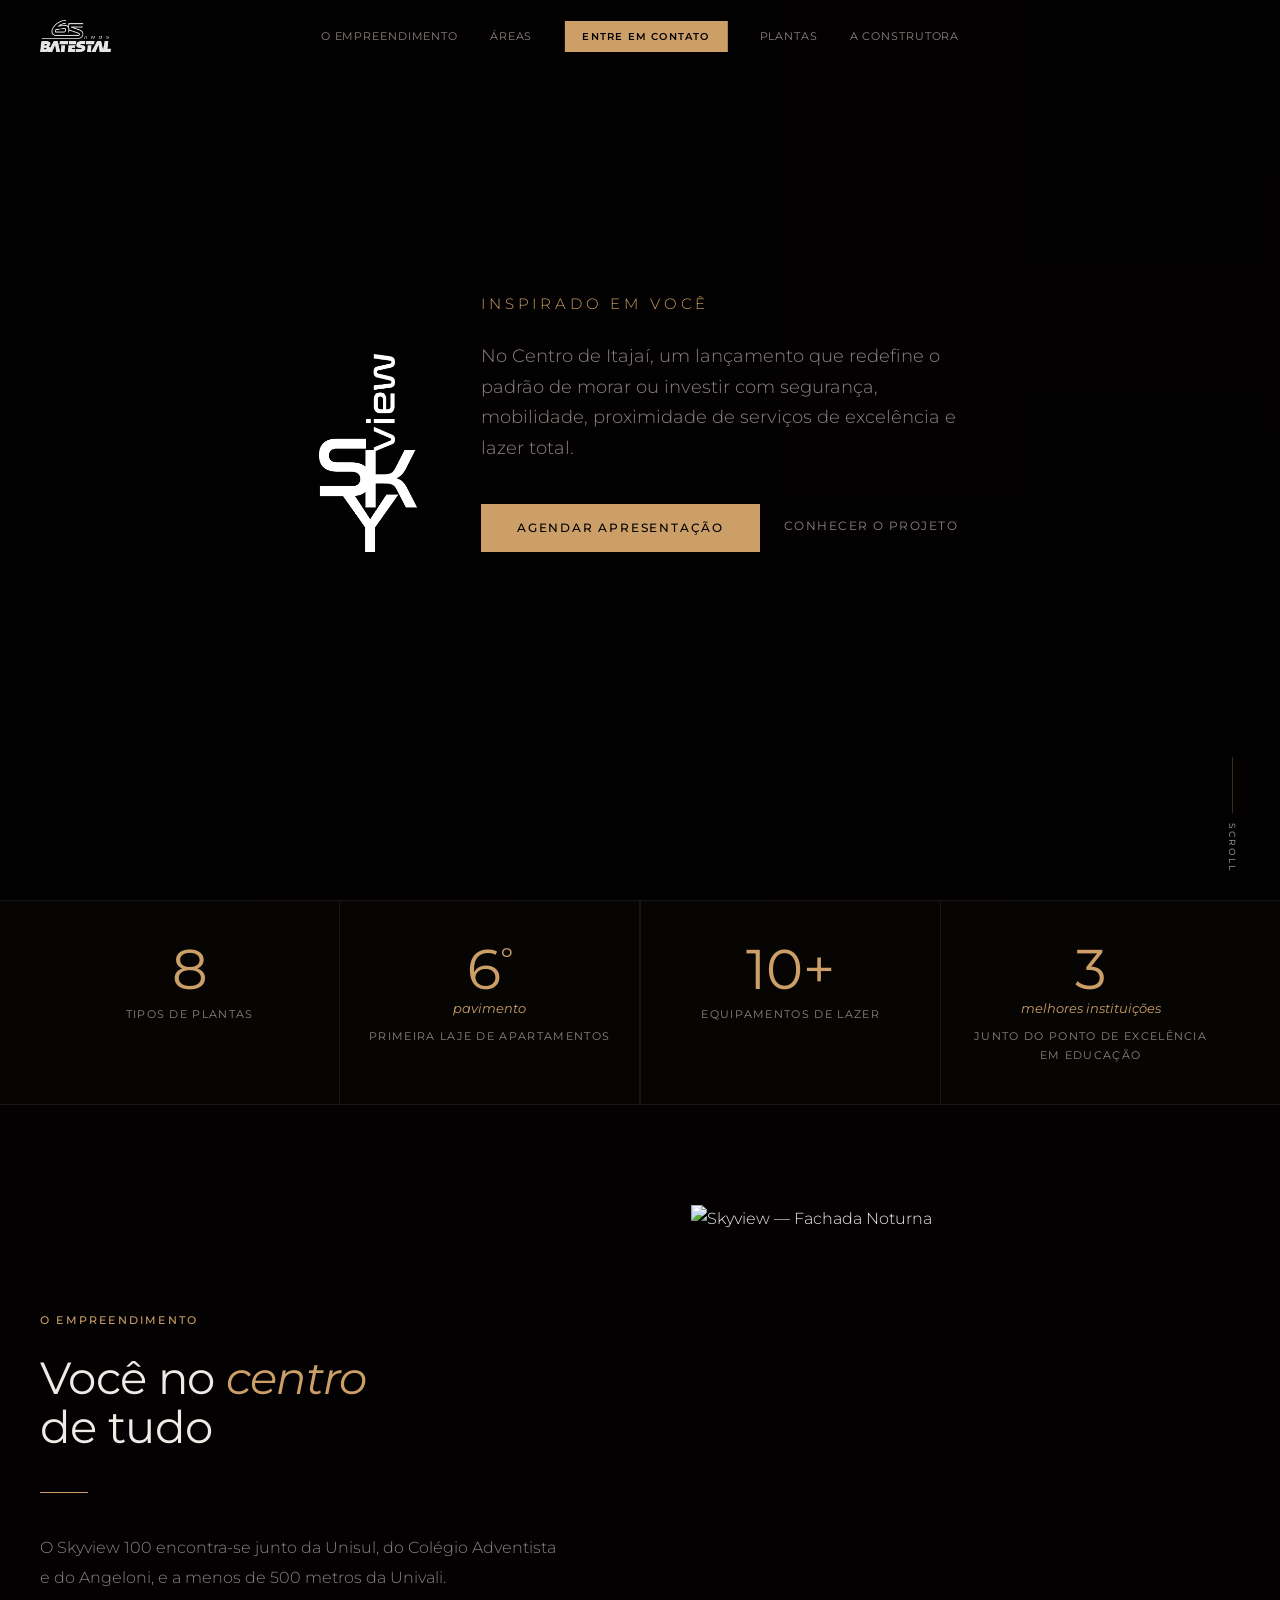
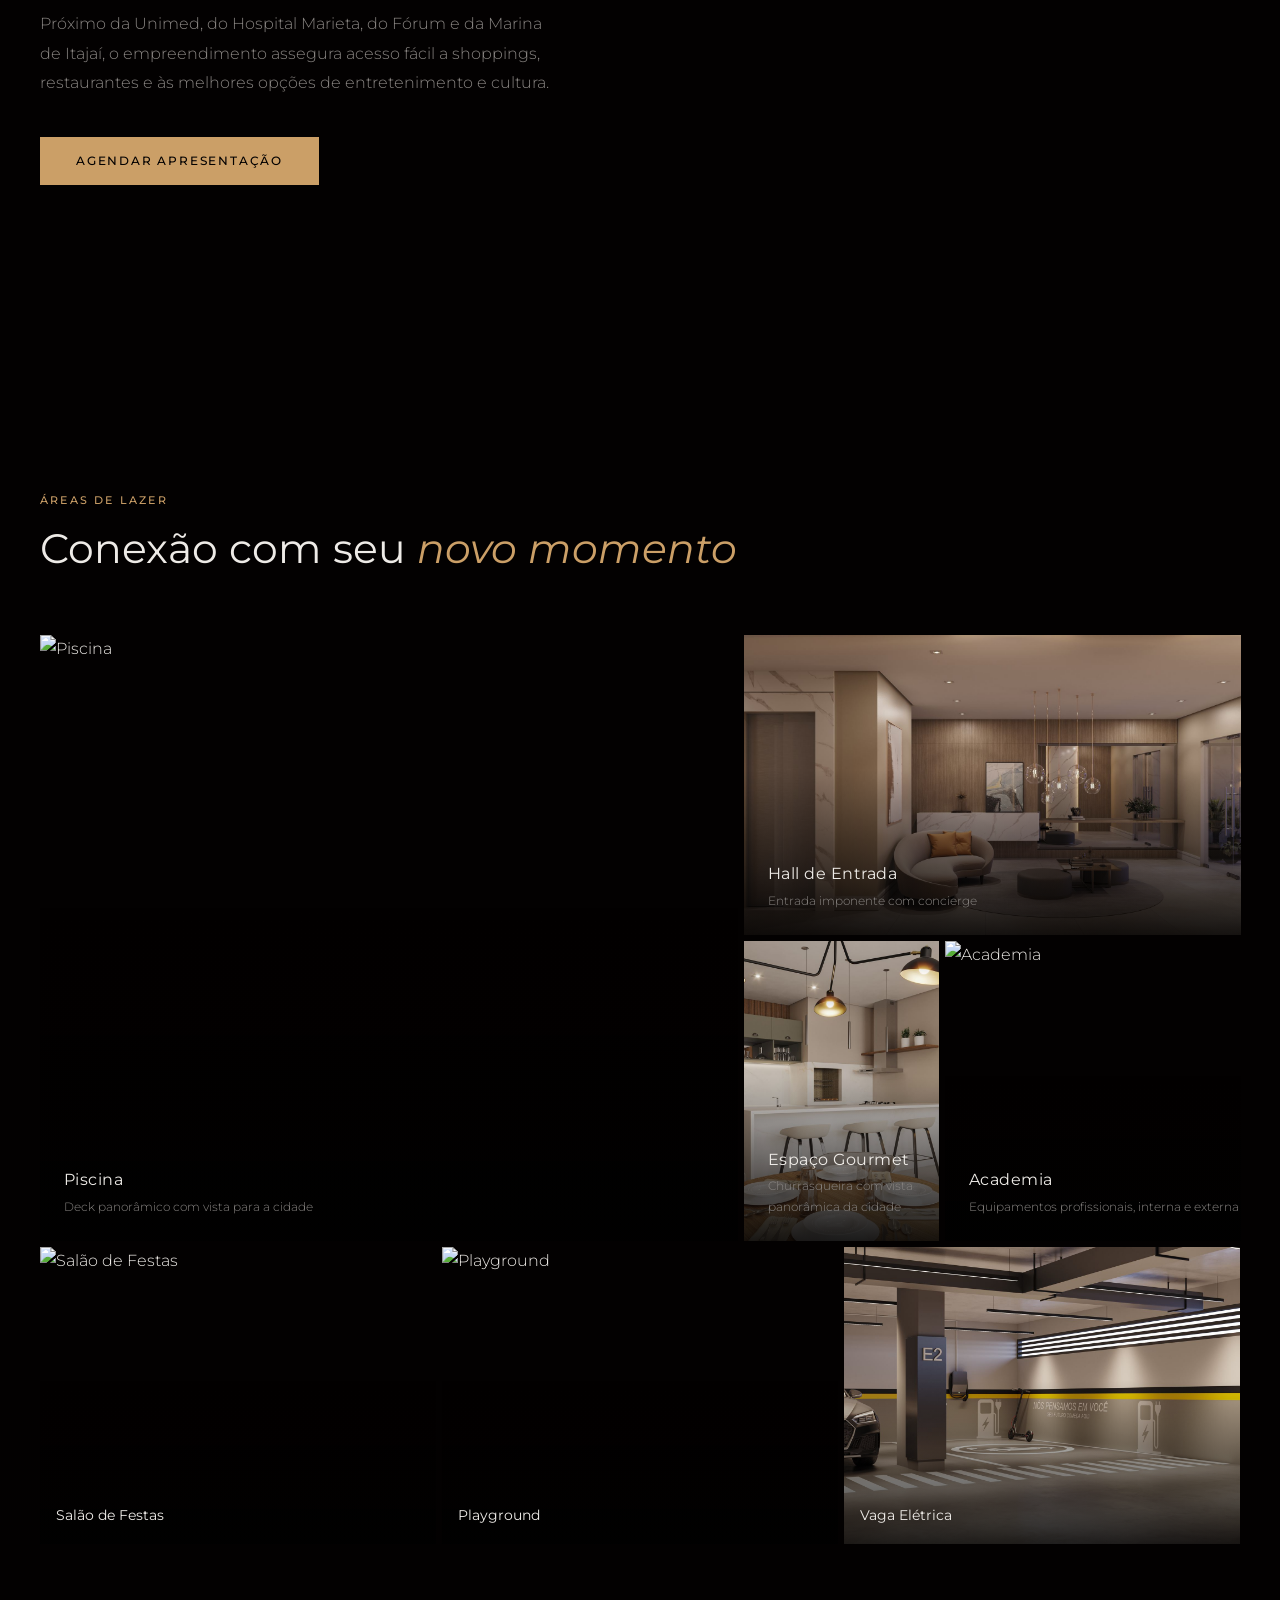
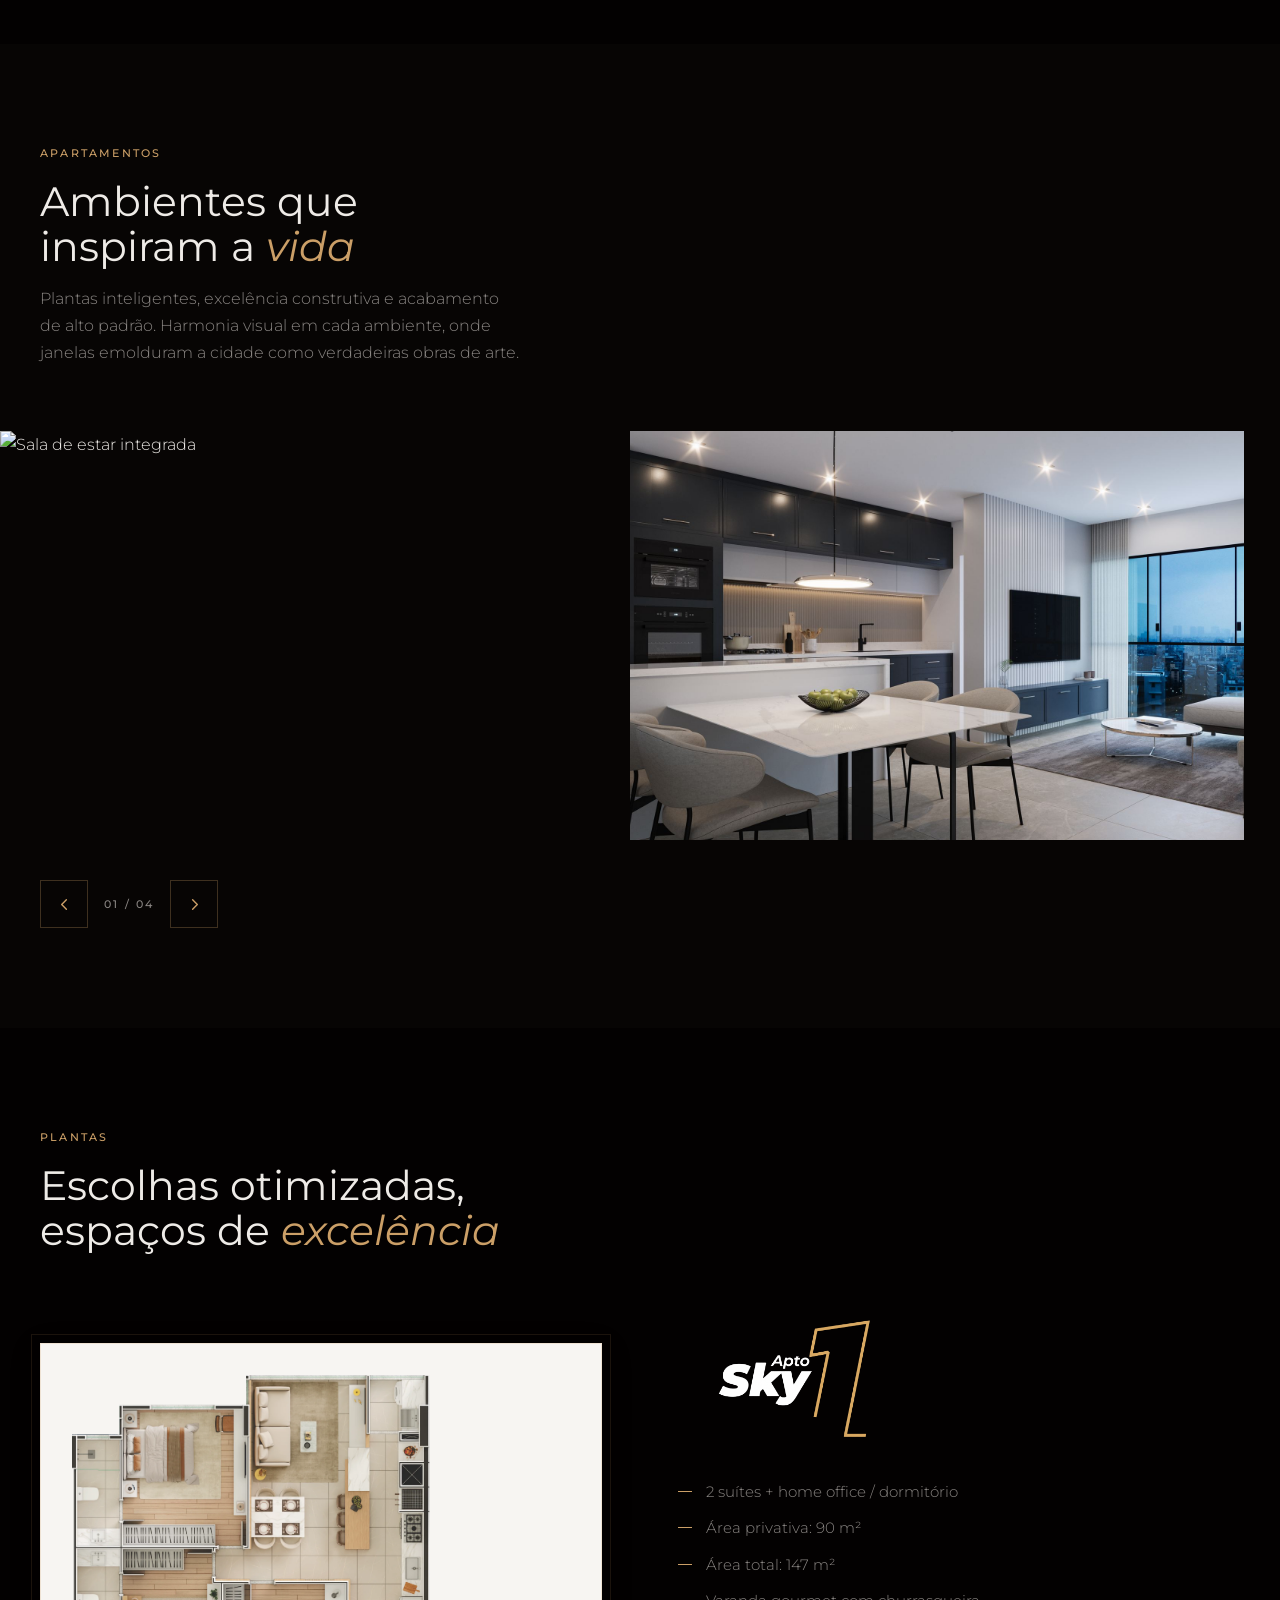
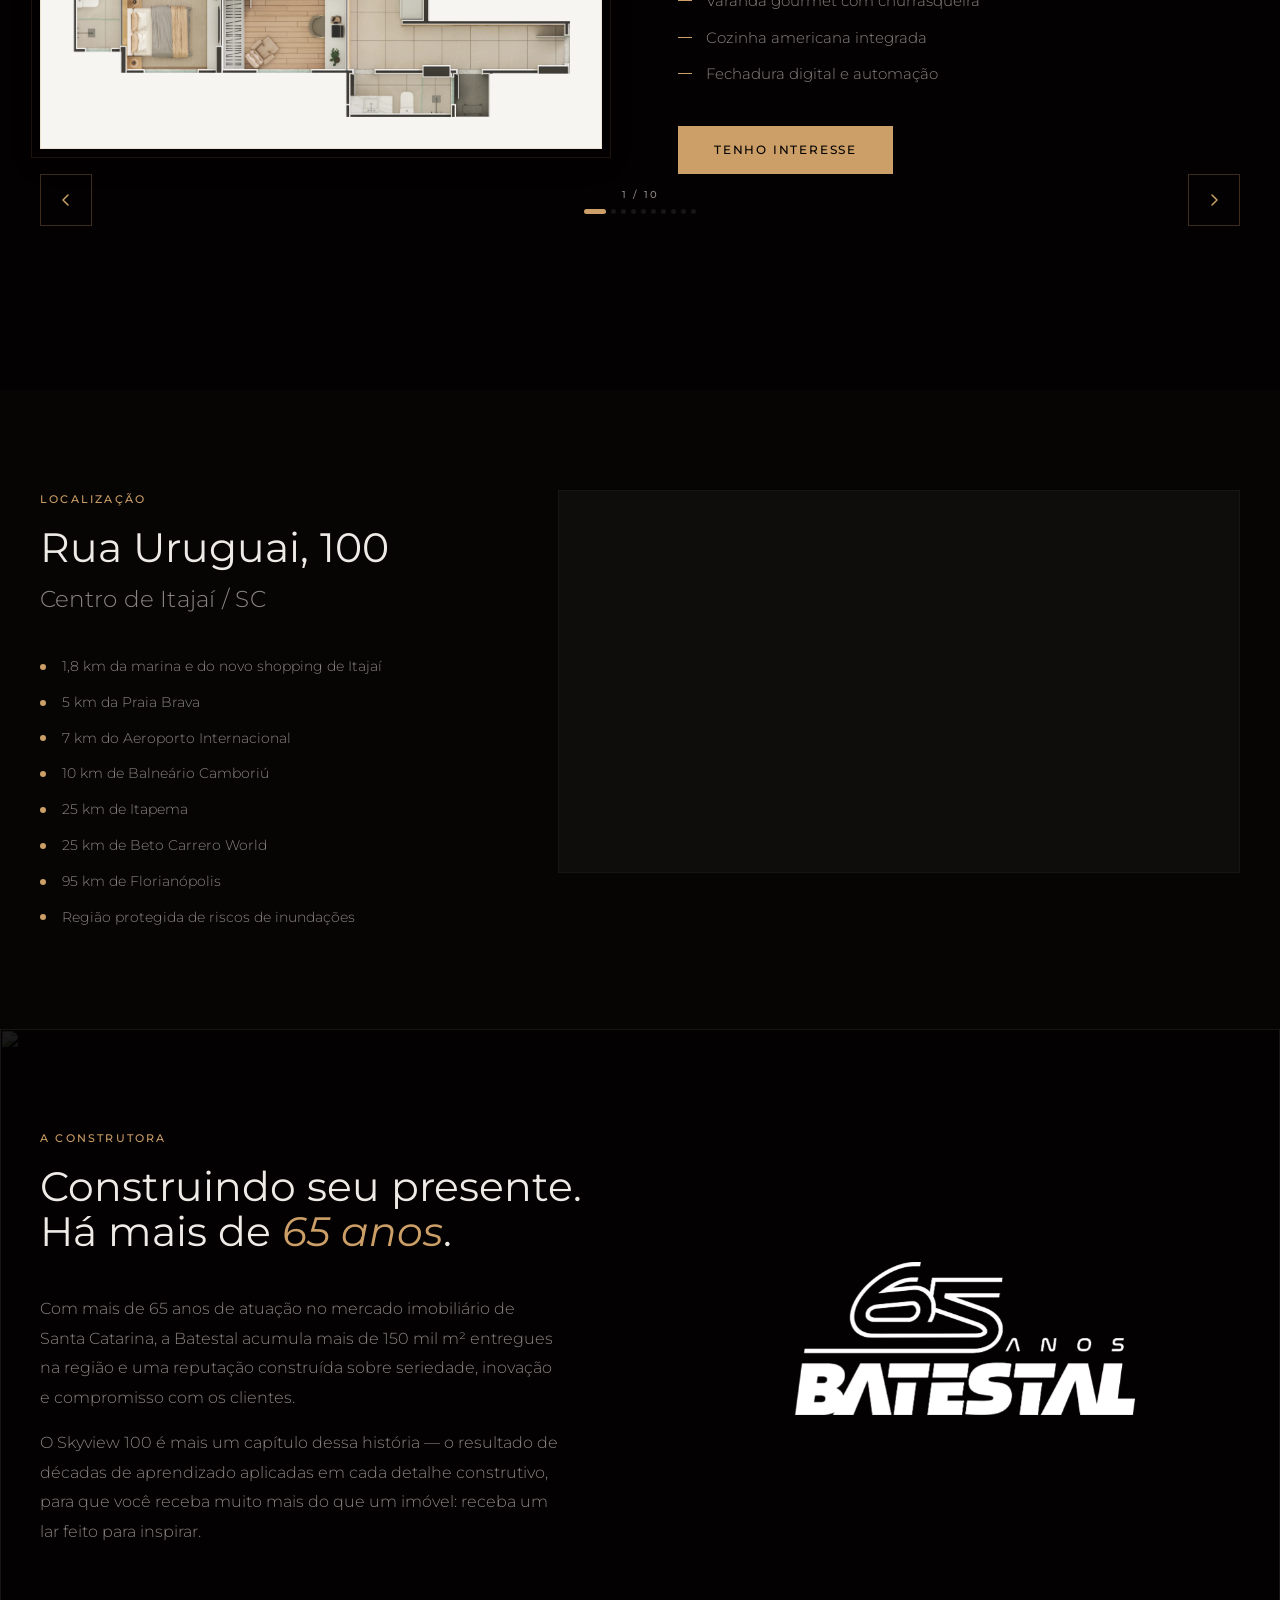
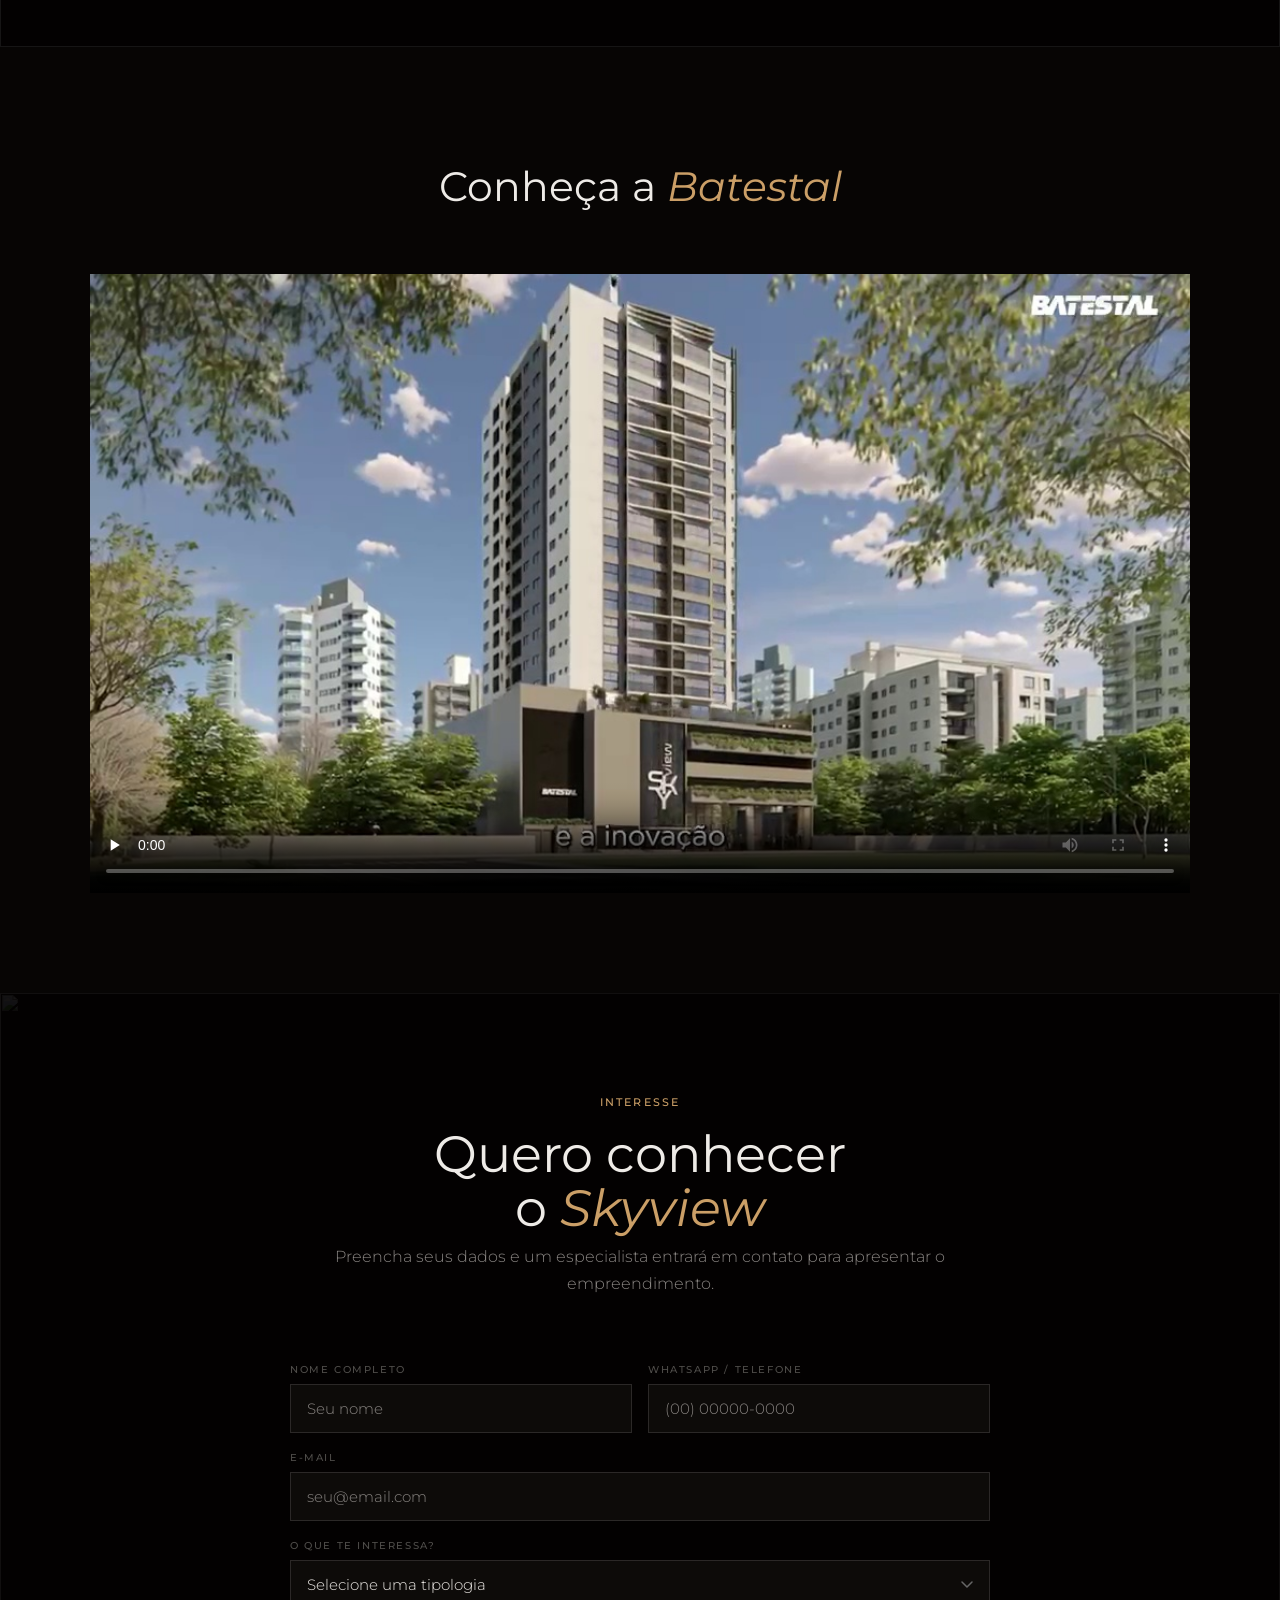
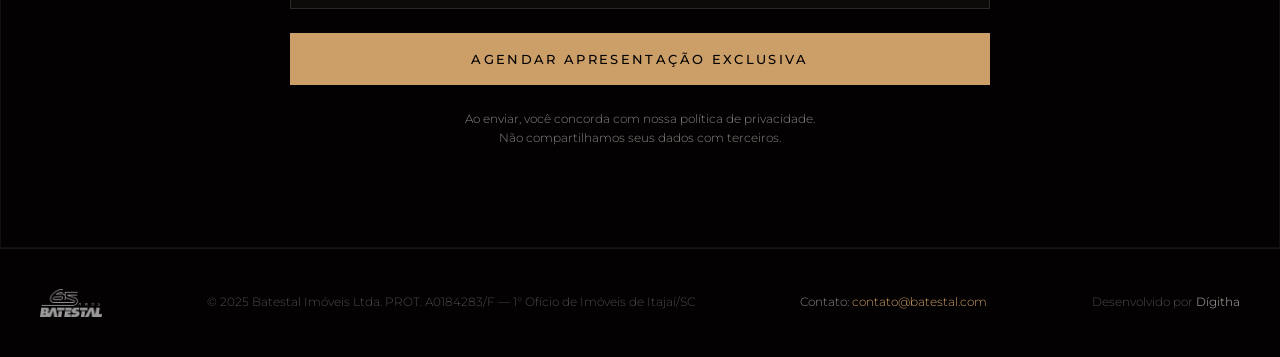
==== index.html @ fd35869e "feat: adiciona Typebot pre-atendente Skyview (bubble WhatsApp) no embed Bubble verde + icone WhatsAp" ====
<!DOCTYPE html>
<html lang="pt-BR">
<head>
  <meta charset="UTF-8">
  <meta name="viewport" content="width=device-width, initial-scale=1.0">
  <title>Skyview — Batestal | Lançamento</title>
  <meta name="description" content="Skyview — o novo lançamento da Batestal. Apartamentos de alto padrão com vista privilegiada e infraestrutura completa de lazer.">

  <!-- Meta Pixel Code -->
  <script>
  !function(f,b,e,v,n,t,s)
  {if(f.fbq)return;n=f.fbq=function(){n.callMethod?
  n.callMethod.apply(n,arguments):n.queue.push(arguments)};
  if(!f._fbq)f._fbq=n;n.push=n;n.loaded=!0;n.version='2.0';
  n.queue=[];t=b.createElement(e);t.async=!0;
  t.src=v;s=b.getElementsByTagName(e)[0];
  s.parentNode.insertBefore(t,s)}(window, document,'script',
  'https://connect.facebook.net/en_US/fbevents.js');
  fbq('init', '1179740146788296');
  fbq('track', 'PageView');
  </script>
  <noscript><img height="1" width="1" style="display:none"
  src="https://www.facebook.com/tr?id=1179740146788296&ev=PageView&noscript=1"
  /></noscript>
  <!-- End Meta Pixel Code -->

  <!-- Google tag (gtag.js) — Google Ads + Remarketing -->
  <script async src="https://www.googletagmanager.com/gtag/js?id=AW-18127813757"></script>
  <script>
    window.dataLayer = window.dataLayer || [];
    function gtag(){dataLayer.push(arguments);}
    gtag('js', new Date());
    gtag('config', 'AW-18127813757');
    gtag('event', 'conversion', {'send_to': 'AW-18127813757/R-LPCJWVib8cEP34gcRD'});
  </script>
  <!-- End Google tag -->

  <link rel="preconnect" href="https://fonts.googleapis.com">
  <link rel="preconnect" href="https://fonts.gstatic.com" crossorigin>
  <link href="https://fonts.googleapis.com/css2?family=Montserrat:ital,wght@0,300;0,400;0,500;0,600;0,700;0,800;1,300;1,400&display=swap" rel="stylesheet">

  <style>
    /* ─── Tokens ─── */
    :root {
      --bg:           oklch(8% 0.007 45);
      --bg-2:         oklch(11.5% 0.006 45);
      --bg-3:         oklch(16% 0.005 45);
      --gold:         oklch(73% 0.09 72);
      --gold-dim:     oklch(73% 0.09 72 / 0.12);
      --gold-border:  oklch(73% 0.09 72 / 0.28);
      --text:         oklch(94% 0.006 72);
      --text-muted:   oklch(62% 0.007 72);
      --red:          oklch(73% 0.09 72);
      --red-dim:      oklch(73% 0.09 72 / 0.12);
      --text-dim:     oklch(42% 0.005 72);
      --border:       oklch(20% 0.004 45);

      --sp-xs:  4px;
      --sp-sm:  8px;
      --sp-md:  16px;
      --sp-lg:  24px;
      --sp-xl:  48px;
      --sp-2xl: 80px;
      --sp-3xl: 128px;

      --ease: cubic-bezier(0.16, 1, 0.3, 1);
    }

    /* ─── Reset ─── */
    *, *::before, *::after { box-sizing: border-box; margin: 0; padding: 0; }
    html { scroll-behavior: smooth; }
    body {
      background: var(--bg);
      color: var(--text);
      font-family: 'Montserrat', sans-serif;
      font-weight: 300;
      line-height: 1.7;
      overflow-x: hidden;
    }
    img { display: block; max-width: 100%; }
    a { text-decoration: none; color: inherit; }
    button { font-family: inherit; cursor: pointer; border: none; background: none; }

    /* ─── Layout helpers ─── */
    .container {
      max-width: 1340px;
      margin-inline: auto;
      padding-inline: clamp(var(--sp-md), 5vw, var(--sp-xl));
    }
    .section-label {
      font-size: 11px;
      font-weight: 500;
      letter-spacing: 0.2em;
      text-transform: uppercase;
      color: var(--gold);
    }

    /* ─── Reveal animations ─── */
    .reveal {
      opacity: 0;
      transform: translateY(22px);
      transition: opacity 0.85s var(--ease), transform 0.85s var(--ease);
      will-change: transform, opacity;
    }
    .reveal.in { opacity: 1; transform: none; }
    .d1 { transition-delay: 0.1s; }
    .d2 { transition-delay: 0.2s; }
    .d3 { transition-delay: 0.3s; }
    .d4 { transition-delay: 0.4s; }

    /* Reveal para imagens — scale + drift suave */
    .reveal-img {
      opacity: 0;
      transform: scale(0.97) translateY(24px);
      transition: opacity 1.1s var(--ease), transform 1.15s var(--ease);
      will-change: transform, opacity;
    }
    .reveal-img.in { opacity: 1; transform: none; }

    /* Stagger automático para tiles do mosaico */
    .area-tile:nth-child(2).reveal-img,
    .area-mini:nth-child(2).reveal-img { transition-delay: 0.1s; }
    .area-tile:nth-child(3).reveal-img,
    .area-mini:nth-child(3).reveal-img { transition-delay: 0.2s; }
    .area-tile:nth-child(4).reveal-img,
    .area-mini:nth-child(4).reveal-img { transition-delay: 0.3s; }
    .area-mini:nth-child(5).reveal-img  { transition-delay: 0.4s; }

    /* ─── Buttons ─── */
    .btn-gold {
      display: inline-flex;
      align-items: center;
      gap: var(--sp-sm);
      font-size: 12px;
      font-weight: 500;
      letter-spacing: 0.15em;
      text-transform: uppercase;
      color: var(--bg);
      background: var(--gold);
      padding: 14px 36px;
      transition: opacity 0.2s, transform 0.2s var(--ease);
    }
    .btn-gold:hover { opacity: 0.88; transform: translateY(-2px); }

    .btn-outline {
      font-size: 12px;
      font-weight: 400;
      letter-spacing: 0.12em;
      text-transform: uppercase;
      color: var(--text-muted);
      padding-bottom: 3px;
      transition: color 0.2s, border-color 0.2s;
    }
    .btn-outline:hover { color: var(--text); border-color: var(--text-muted); }

    /* ═══════════════════════════════════════
       NAVBAR
    ═══════════════════════════════════════ */
    .nav {
      position: fixed;
      top: 0; left: 0; right: 0;
      z-index: 100;
      padding: 20px 0;
      transition: background 0.2s, backdrop-filter 0.2s, padding 0.2s, border-color 0.2s;
      border-bottom: 1px solid transparent;
    }
    .nav.solid {
      background: oklch(8% 0.007 45 / 0.93);
      backdrop-filter: blur(20px);
      -webkit-backdrop-filter: blur(20px);
      padding: 14px 0;
      border-bottom-color: var(--border);
    }
    .nav__inner {
      display: flex;
      align-items: center;
      justify-content: space-between;
      gap: var(--sp-lg);
      position: relative;
    }
    .nav__logo img { height: 32px; width: auto; filter: brightness(0) invert(1); opacity: 0.9; }
    .nav__links {
      display: flex;
      gap: clamp(16px, 2.5vw, 36px);
      list-style: none;
      position: absolute;
      left: 50%;
      transform: translateX(-50%);
      white-space: nowrap;
    }
    .nav__links a {
      font-size: 11px;
      font-weight: 400;
      letter-spacing: 0.08em;
      text-transform: uppercase;
      color: var(--text-muted);
      position: relative;
      transition: color 0.2s;
    }
    .nav__links a::after {
      content: '';
      position: absolute;
      bottom: -3px;
      left: 0; right: 0;
      height: 1px;
      background: var(--gold);
      transform: scaleX(0);
      transition: transform 0.25s var(--ease);
    }
    .nav__links a:hover { color: var(--text); }
    .nav__links a:hover::after { transform: scaleX(1); }
    .nav__cta {
      font-size: 10px;
      font-weight: 600;
      letter-spacing: 0.12em;
      text-transform: uppercase;
      color: var(--bg);
      background: var(--gold);
      padding: 9px 18px;
      flex-shrink: 0;
      transition: opacity 0.2s, transform 0.2s;
    }
    .nav__cta:hover { opacity: 0.88; transform: translateY(-1px); }
    .nav__burger {
      display: none;
      flex-direction: column;
      gap: 5px;
      padding: 4px;
    }
    .nav__burger span {
      display: block;
      width: 22px;
      height: 1.5px;
      background: var(--text);
      transition: transform 0.3s var(--ease), opacity 0.3s;
      transform-origin: center;
    }
    .nav__burger.open span:nth-child(1) { transform: translateY(6.5px) rotate(45deg); }
    .nav__burger.open span:nth-child(2) { opacity: 0; transform: scaleX(0); }
    .nav__burger.open span:nth-child(3) { transform: translateY(-6.5px) rotate(-45deg); }

    .nav__mobile-menu {
      display: none;
      position: fixed;
      inset: 0;
      z-index: 99;
      background: oklch(8% 0.007 45 / 0.97);
      backdrop-filter: blur(20px);
      -webkit-backdrop-filter: blur(20px);
      flex-direction: column;
      align-items: center;
      justify-content: center;
      gap: var(--sp-xl);
      opacity: 0;
      pointer-events: none;
      transition: opacity 0.35s var(--ease);
    }
    .nav__mobile-menu.open {
      opacity: 1;
      pointer-events: auto;
    }

    @media (max-width: 860px) {
      .nav__mobile-menu { display: flex; }
    }
    .nav__mobile-menu a {
      font-family: 'Montserrat', sans-serif;
      font-size: clamp(28px, 7vw, 42px);
      font-weight: 400;
      color: var(--text-muted);
      transition: color 0.2s;
    }
    .nav__mobile-menu a:hover { color: var(--text); }
    .nav__mobile-menu .nav__mobile-cta {
      margin-top: var(--sp-lg);
      font-family: 'Montserrat', sans-serif;
      font-size: 12px;
      font-weight: 500;
      letter-spacing: 0.13em;
      text-transform: uppercase;
      color: var(--bg);
      background: var(--gold);
      padding: 14px 36px;
    }

    /* ═══════════════════════════════════════
       HERO
    ═══════════════════════════════════════ */
    .hero {
      position: relative;
      height: 100dvh;
      min-height: 640px;
      overflow: hidden;
      display: flex;
      align-items: center;
    }
    .hero__video {
      position: absolute;
      inset: 0;
      width: 100%; height: 100%;
      object-fit: cover;
      object-position: center 30%;
    }
    .hero__img-mobile {
      display: none;
      position: absolute;
      inset: 0;
      width: 100%; height: 100%;
      object-fit: cover;
      object-position: center 30%;
    }
    .hero__overlay {
      position: absolute;
      inset: 0;
      background:
        linear-gradient(
          to right,
          oklch(8% 0.007 45 / 0.88) 0%,
          oklch(8% 0.007 45 / 0.55) 55%,
          oklch(8% 0.007 45 / 0.2) 100%
        ),
        linear-gradient(
          to bottom,
          oklch(8% 0.007 45 / 0.5) 0%,
          oklch(8% 0.007 45 / 0.35) 40%,
          oklch(8% 0.007 45 / 0.65) 70%,
          oklch(8% 0.007 45 / 0.98) 100%
        );
    }
    .hero__content {
      position: relative;
      z-index: 1;
      padding-bottom: clamp(56px, 9vh, 96px);
    }
    .hero__grid {
      display: grid;
      grid-template-columns: auto 1fr;
      gap: clamp(32px, 5vw, 72px);
      align-items: flex-end;
      max-width: 860px;
      margin-inline: auto;
    }
    .hero__left {
      display: flex;
      align-items: flex-end;
    }
    .hero__right {
      display: flex;
      flex-direction: column;
      justify-content: flex-end;
    }
    .hero__eyebrow {
      font-family: 'Montserrat', sans-serif;
      font-size: 11px;
      font-weight: 500;
      letter-spacing: 0.22em;
      text-transform: uppercase;
      color: var(--gold);
      margin-bottom: var(--sp-lg);
      opacity: 0;
      animation: fadeUp 0.8s var(--ease) 0.1s forwards;
    }
    .hero__logo-sky {
      display: block;
      height: clamp(200px, 33vh, 360px);
      width: auto;
      opacity: 0;
      animation: fadeUp 0.9s var(--ease) 0.2s forwards;
    }
    .hero__tagline {
      font-family: 'Montserrat', sans-serif;
      font-size: clamp(13px, 1.2vw, 17px);
      font-weight: 300;
      letter-spacing: 0.25em;
      text-transform: uppercase;
      color: var(--gold);
      margin-top: var(--sp-lg);
      opacity: 0;
      animation: fadeUp 0.8s var(--ease) 0.38s forwards;
    }
    .hero__sub {
      font-size: clamp(15px, 1.5vw, 18px);
      font-weight: 300;
      color: var(--text-muted);
      max-width: 480px;
      margin-top: var(--sp-lg);
      line-height: 1.7;
      opacity: 0;
      animation: fadeUp 0.8s var(--ease) 0.5s forwards;
    }
    .hero__actions {
      display: flex;
      align-items: center;
      gap: var(--sp-lg);
      margin-top: var(--sp-xl);
      flex-wrap: wrap;
      opacity: 0;
      animation: fadeUp 0.8s var(--ease) 0.56s forwards;
    }
    .hero__scroll-indicator {
      position: absolute;
      bottom: 28px;
      right: clamp(var(--sp-md), 5vw, var(--sp-xl));
      display: flex;
      flex-direction: column;
      align-items: center;
      gap: 10px;
      opacity: 0;
      animation: fadeIn 0.8s ease 0.9s forwards;
    }
    .hero__scroll-indicator span {
      font-size: 9px;
      font-weight: 500;
      letter-spacing: 0.22em;
      text-transform: uppercase;
      color: var(--text-muted);
      writing-mode: vertical-rl;
    }
    .scroll-line {
      width: 1px;
      height: 56px;
      background: var(--gold-border);
      position: relative;
      overflow: hidden;
    }
    .scroll-line::after {
      content: '';
      position: absolute;
      top: -100%;
      left: 0;
      width: 100%;
      height: 100%;
      background: var(--red);
      animation: scrollDown 2.2s linear infinite;
      will-change: top;
    }

    @keyframes fadeUp {
      from { opacity: 0; transform: translateY(14px); }
      to   { opacity: 1; transform: none; }
    }
    @keyframes fadeIn {
      from { opacity: 0; }
      to   { opacity: 1; }
    }
    @keyframes scrollDown {
      0%   { top: -100%; }
      100% { top: 100%; }
    }

    /* ═══════════════════════════════════════
       STATS
    ═══════════════════════════════════════ */
    .stats {
      background: var(--bg-2);
      border-top: 1px solid var(--border);
      border-bottom: 1px solid var(--border);
    }
    .stats__grid {
      display: grid;
      grid-template-columns: repeat(4, 1fr);
      background: var(--border);
      gap: 1px;
    }
    .stat {
      background: var(--bg-2);
      padding: var(--sp-xl) var(--sp-lg);
      text-align: center;
    }
    .stat__num::before {
      display: none;
    }
    .stat__num {
      font-family: 'Montserrat', sans-serif;
      font-size: clamp(42px, 5.5vw, 68px);
      font-weight: 400;
      line-height: 1;
      color: var(--gold);
    }
    .stat__label {
      font-size: 11px;
      font-weight: 400;
      letter-spacing: 0.12em;
      text-transform: uppercase;
      color: var(--text-muted);
      margin-top: var(--sp-sm);
    }

    /* ═══════════════════════════════════════
       SOBRE
    ═══════════════════════════════════════ */
    .sobre {
      padding: var(--sp-3xl) 0;
    }
    .sobre__grid {
      display: grid;
      grid-template-columns: 1fr 1fr;
      gap: clamp(var(--sp-xl), 8vw, 120px);
      align-items: center;
    }
    .sobre__headline {
      font-family: 'Montserrat', sans-serif;
      font-size: clamp(34px, 4.5vw, 58px);
      font-weight: 400;
      line-height: 1.1;
      letter-spacing: -0.015em;
      margin: var(--sp-lg) 0 var(--sp-xl);
    }
    .sobre__headline em { font-style: italic; color: var(--gold); }
    .sobre__divider {
      width: 48px;
      height: 1px;
      background: var(--red);
      margin-bottom: var(--sp-xl);
    }
    .sobre__body {
      font-size: 16px;
      line-height: 1.85;
      color: var(--text-muted);
      max-width: 520px;
    }
    .sobre__body + .sobre__body { margin-top: var(--sp-md); }
    .sobre__cta { margin-top: var(--sp-xl); }
    .sobre__img-wrap {
      position: relative;
      aspect-ratio: 4/5;
      overflow: hidden;
    }
    .sobre__img-wrap img {
      width: 100%; height: 100%;
      object-fit: cover;
      transition: transform 0.6s var(--ease);
    }
    .sobre__img-wrap:hover img { transform: scale(1.04); }
    .sobre__badge {
      position: absolute;
      bottom: var(--sp-lg);
      left: var(--sp-lg);
      background: oklch(8% 0.007 45 / 0.88);
      backdrop-filter: blur(10px);
      border: 1px solid var(--gold-border);
      padding: 16px 22px;
    }
    .sobre__badge strong {
      display: block;
      font-family: 'Montserrat', sans-serif;
      font-size: 32px;
      font-weight: 400;
      color: var(--gold);
      line-height: 1;
    }
    .sobre__badge span {
      font-size: 10px;
      font-weight: 500;
      letter-spacing: 0.14em;
      text-transform: uppercase;
      color: var(--text-muted);
    }

    /* ═══════════════════════════════════════
       VIDEO
    ═══════════════════════════════════════ */
    .video-sec {
      padding: var(--sp-3xl) 0;
      background: var(--bg-2);
    }
    .video-sec__head {
      text-align: center;
      margin-bottom: var(--sp-2xl);
    }
    .video-sec__title {
      font-family: 'Montserrat', sans-serif;
      font-size: clamp(28px, 4vw, 52px);
      font-weight: 400;
      line-height: 1.15;
      margin-top: var(--sp-md);
    }
    .video-sec__title em { font-style: italic; color: var(--gold); }
    .video-player-wrap {
      max-width: 1100px;
      margin-inline: auto;
      overflow: hidden;
      background: oklch(4% 0.004 45);
    }
    .video-player-wrap video {
      width: 100%;
      display: block;
      aspect-ratio: 16 / 9;
      object-fit: cover;
    }

    /* ═══════════════════════════════════════
       ÁREAS DE LAZER
    ═══════════════════════════════════════ */
    .areas {
      padding: var(--sp-3xl) 0;
    }
    .areas__head {
      display: flex;
      align-items: flex-end;
      justify-content: space-between;
      gap: var(--sp-lg);
      margin-bottom: var(--sp-2xl);
      flex-wrap: wrap;
    }
    .areas__title {
      font-family: 'Montserrat', sans-serif;
      font-size: clamp(28px, 4vw, 52px);
      font-weight: 400;
      line-height: 1.1;
      margin-top: var(--sp-md);
    }
    .areas__title em { font-style: italic; color: var(--gold); }

    /* Mosaic grid */
    .areas__mosaic {
      display: grid;
      grid-template-columns: repeat(12, 1fr);
      grid-template-rows: 300px 300px;
      gap: 6px;
    }
    .area-tile { position: relative; overflow: hidden; }
    .area-tile:nth-child(1) { grid-column: 1 / 8;  grid-row: 1 / 3; }
    .area-tile:nth-child(2) { grid-column: 8 / 13; grid-row: 1 / 2; }
    .area-tile:nth-child(3) { grid-column: 8 / 10; grid-row: 2 / 3; }
    .area-tile:nth-child(4) { grid-column: 10 / 13; grid-row: 2 / 3; }

    .area-tile img {
      width: 100%; height: 100%;
      object-fit: cover;
      transition: transform 0.6s var(--ease);
    }
    .area-tile:hover img { transform: scale(1.07); }
    .area-tile__grad {
      position: absolute;
      inset: 0;
      background: linear-gradient(to top, oklch(6% 0.006 45 / 0.88) 0%, transparent 55%);
    }
    .area-tile__label::before {
      display: none;
    }
    .area-tile__label {
      position: absolute;
      bottom: var(--sp-lg);
      left: var(--sp-lg);
    }
    .area-tile__name {
      font-size: 16px;
      font-weight: 400;
      letter-spacing: 0.03em;
    }
    .area-tile__detail {
      font-size: 12px;
      font-weight: 300;
      color: var(--text-muted);
      margin-top: 3px;
    }

    /* Second row of areas */
    .areas__list {
      display: grid;
      grid-template-columns: repeat(auto-fit, minmax(200px, 1fr));
      gap: 6px;
      margin-top: 6px;
    }
    .area-mini {
      position: relative;
      overflow: hidden;
      aspect-ratio: 4/3;
    }
    .area-mini img {
      width: 100%; height: 100%;
      object-fit: cover;
      transition: transform 0.6s var(--ease);
    }
    .area-mini:hover img { transform: scale(1.07); }
    .area-mini__grad {
      position: absolute;
      inset: 0;
      background: linear-gradient(to top, oklch(6% 0.006 45 / 0.85) 0%, transparent 55%);
    }
    .area-mini__name {
      position: absolute;
      bottom: var(--sp-md);
      left: var(--sp-md);
      font-size: 14px;
      font-weight: 400;
    }

    /* ═══════════════════════════════════════
       INTERIORES / SLIDER
    ═══════════════════════════════════════ */
    .interiores {
      padding: var(--sp-3xl) 0;
      background: var(--bg-2);
      overflow: hidden;
    }
    .interiores__head {
      margin-bottom: var(--sp-2xl);
    }
    .interiores__title {
      font-family: 'Montserrat', sans-serif;
      font-size: clamp(28px, 4vw, 52px);
      font-weight: 400;
      line-height: 1.1;
      margin-top: var(--sp-md);
    }
    .interiores__title em { font-style: italic; color: var(--gold); }
    .interiores__body {
      font-size: 16px;
      color: var(--text-muted);
      max-width: 480px;
      margin-top: var(--sp-md);
    }
    .slider__track {
      display: flex;
      gap: var(--sp-md);
      overflow-x: auto;
      scroll-snap-type: x mandatory;
      scrollbar-width: none;
      -ms-overflow-style: none;
      cursor: grab;
      padding-inline: clamp(var(--sp-md), 5vw, var(--sp-xl));
    }
    .slider__track::-webkit-scrollbar { display: none; }
    .slider__track.grabbing { cursor: grabbing; user-select: none; }
    .slide {
      flex: 0 0 clamp(280px, 48vw, 640px);
      aspect-ratio: 3/2;
      overflow: hidden;
      scroll-snap-align: start;
    }
    .slide img {
      width: 100%; height: 100%;
      object-fit: cover;
      transition: transform 0.3s var(--ease);
      pointer-events: none;
    }
    .slide:hover img { transform: scale(1.04); }
    .slider__nav {
      display: flex;
      align-items: center;
      gap: var(--sp-md);
      margin-top: var(--sp-xl);
      padding-inline: clamp(var(--sp-md), 5vw, var(--sp-xl));
    }
    .slider__btn {
      width: 48px; height: 48px;
      border: 1px solid var(--gold-border);
      color: var(--gold);
      display: flex; align-items: center; justify-content: center;
      transition: background 0.2s;
    }
    .slider__btn:hover { background: var(--gold-dim); }
    .slider__btn svg { width: 15px; height: 15px; }
    .slider__counter {
      font-family: 'Montserrat', sans-serif;
      font-size: 11px;
      font-weight: 500;
      letter-spacing: 0.2em;
      color: var(--text-muted);
      min-width: 48px;
      text-align: center;
    }

    /* ═══════════════════════════════════════
       PLANTAS
    ═══════════════════════════════════════ */
    .plantas {
      padding: var(--sp-3xl) 0;
    }
    .plantas__head { margin-bottom: var(--sp-2xl); }
    .plantas__title {
      font-family: 'Montserrat', sans-serif;
      font-size: clamp(28px, 4vw, 52px);
      font-weight: 400;
      line-height: 1.1;
      margin-top: var(--sp-md);
    }
    .plantas__title em { font-style: italic; color: var(--gold); }
    .planta-carousel-nav {
      display: flex;
      align-items: center;
      justify-content: space-between;
      margin-bottom: var(--sp-2xl);
      gap: var(--sp-lg);
    }
    .planta-arrow {
      width: 52px;
      height: 52px;
      flex-shrink: 0;
      border: 1px solid var(--gold-border);
      color: var(--gold);
      display: flex;
      align-items: center;
      justify-content: center;
      transition: background 0.2s, border-color 0.2s;
    }
    .planta-arrow:hover { background: var(--gold-dim); border-color: var(--gold); }
    .planta-arrow:disabled { opacity: 0.25; cursor: default; }
    .planta-arrow svg { width: 18px; height: 18px; }
    .planta-carousel-info {
      display: flex;
      flex-direction: column;
      align-items: center;
      gap: 6px;
      flex: 1;
    }
    .planta-carousel-counter {
      font-size: 10px;
      font-weight: 500;
      letter-spacing: 0.2em;
      text-transform: uppercase;
      color: var(--text-muted);
    }
    .planta-carousel-name {
      font-family: 'Montserrat', sans-serif;
      font-size: clamp(20px, 3vw, 28px);
      font-weight: 400;
      font-style: italic;
      color: var(--gold);
    }
    .planta-dots {
      display: flex;
      gap: 5px;
      align-items: center;
    }
    .planta-dot {
      width: 5px;
      height: 5px;
      border-radius: 50%;
      background: var(--border);
      transition: background 0.2s, width 0.2s var(--ease), border-radius 0.2s;
      flex-shrink: 0;
    }
    .planta-dot.active {
      background: var(--red);
      width: 22px;
      border-radius: 3px;
    }
    .tab-panel {
      display: none;
      animation: plantaFade 0.4s var(--ease);
    }
    .tab-panel.active { display: block; }
    @keyframes plantaFade {
      from { opacity: 0; transform: translateY(6px); }
      to   { opacity: 1; transform: none; }
    }
    .planta-layout {
      display: grid;
      grid-template-columns: 1fr 1fr;
      gap: clamp(var(--sp-xl), 6vw, 96px);
      align-items: center;
    }
    .planta-img {
      background: oklch(97% 0.004 72);
      padding: clamp(16px, 3vw, 32px);
      max-height: 480px;
      display: flex;
      align-items: center;
      outline: 1px solid oklch(73% 0.09 72 / 0.22);
      outline-offset: -1px;
      box-shadow:
        0 2px 6px oklch(0% 0 0 / 0.12),
        0 8px 28px oklch(0% 0 0 / 0.22),
        inset 0 0 0 8px oklch(97% 0.004 72);
      position: relative;
    }
    .planta-img::after {
      content: '';
      position: absolute;
      inset: 0;
      outline: 1px solid oklch(73% 0.09 72 / 0.12);
      outline-offset: 8px;
      pointer-events: none;
    }
    .planta-img img {
      width: 100%;
      height: 100%;
      display: block;
      object-fit: contain;
      max-height: 420px;
    }
    .planta-desc__title {
      font-family: 'Montserrat', sans-serif;
      font-size: 34px;
      font-weight: 400;
      margin-bottom: var(--sp-xl);
    }
    .planta-desc__title em { font-style: italic; color: var(--gold); }
    .planta-logo {
      display: block;
      max-width: 220px;
      height: auto;
      margin-bottom: var(--sp-xl);
    }
    .planta-carousel-logo {
      display: block;
      height: 32px;
      width: auto;
    }
    .planta-features {
      list-style: none;
      display: flex;
      flex-direction: column;
      gap: 14px;
    }
    .planta-features li {
      display: flex;
      align-items: flex-start;
      gap: 14px;
      font-size: 15px;
      color: var(--text-muted);
      line-height: 1.5;
    }
    .planta-features li::before {
      content: '';
      flex-shrink: 0;
      width: 14px;
      height: 1px;
      background: var(--red);
      margin-top: 10px;
    }
    .planta-desc__cta { margin-top: var(--sp-xl); }

    /* ═══════════════════════════════════════
       LOCALIZAÇÃO
    ═══════════════════════════════════════ */
    .loc {
      padding: var(--sp-3xl) 0;
      background: var(--bg-2);
    }
    .loc__grid {
      display: grid;
      grid-template-columns: 2fr 3fr;
      gap: clamp(var(--sp-xl), 5vw, 72px);
      align-items: start;
    }
    .loc__title {
      font-family: 'Montserrat', sans-serif;
      font-size: clamp(28px, 3.5vw, 48px);
      font-weight: 400;
      line-height: 1.1;
      margin: var(--sp-md) 0 var(--sp-xl);
    }
    .loc__title-sub {
      font-size: 0.55em;
      font-weight: 300;
      color: var(--text-muted);
      letter-spacing: 0.01em;
    }
    .loc__points {
      display: flex;
      flex-direction: column;
      gap: 12px;
    }
    .loc-pt {
      display: flex;
      align-items: center;
      gap: var(--sp-md);
      font-size: 14px;
      color: var(--text-muted);
    }
    .loc-pt__dot {
      width: 6px; height: 6px;
      background: var(--red);
      border-radius: 50%;
      flex-shrink: 0;
    }
    .map-box {
      aspect-ratio: 16/9;
      background: var(--bg-3);
      border: 1px solid var(--border);
      overflow: hidden;
      display: flex;
      align-items: center;
      justify-content: center;
      color: var(--text-dim);
      font-size: 13px;
      letter-spacing: 0.04em;
    }
    /* When map iframe is added, it should fill the box */
    .map-box iframe { width: 100%; height: 100%; border: none; display: block; }

    /* ═══════════════════════════════════════
       BATESTAL
    ═══════════════════════════════════════ */
    .batestal {
      padding: var(--sp-3xl) 0;
      position: relative;
      overflow: hidden;
    }
    .batestal__bg-img {
      position: absolute;
      inset: 0;
      z-index: 0;
    }
    .batestal__bg-img img {
      width: 100%; height: 100%;
      object-fit: cover;
      opacity: 0.1;
      filter: grayscale(40%);
    }
    .batestal__grid {
      position: relative;
      z-index: 1;
      display: grid;
      grid-template-columns: 1fr 1fr;
      gap: clamp(var(--sp-xl), 8vw, 120px);
      align-items: center;
    }
    .batestal__title {
      font-family: 'Montserrat', sans-serif;
      font-size: clamp(28px, 4vw, 52px);
      font-weight: 400;
      line-height: 1.1;
      margin: var(--sp-md) 0 var(--sp-xl);
    }
    .batestal__title em { font-style: italic; color: var(--gold); }
    .batestal__body {
      font-size: 16px;
      color: var(--text-muted);
      line-height: 1.85;
      max-width: 520px;
    }
    .batestal__body + .batestal__body { margin-top: var(--sp-md); }
    .batestal__logo-side {
      display: flex;
      justify-content: center;
      align-items: center;
    }
    .batestal__logo-side img { max-width: 340px; width: 100%; }

    /* ═══════════════════════════════════════
       FORMULÁRIO
    ═══════════════════════════════════════ */
    .form-sec {
      padding: var(--sp-3xl) 0;
      position: relative;
    }
    .form-sec__bg {
      position: absolute;
      inset: 0;
      z-index: 0;
    }
    .form-sec__bg img {
      width: 100%; height: 100%;
      object-fit: cover;
      opacity: 0.07;
    }
    .form-sec__inner {
      position: relative;
      z-index: 1;
      max-width: 700px;
      margin-inline: auto;
      text-align: center;
    }
    .form-sec__title {
      font-family: 'Montserrat', sans-serif;
      font-size: clamp(34px, 5.5vw, 68px);
      font-weight: 400;
      line-height: 1.05;
      margin: var(--sp-md) 0 var(--sp-sm);
    }
    .form-sec__title em { font-style: italic; color: var(--gold); }
    .form-sec__sub {
      font-size: 16px;
      color: var(--text-muted);
      margin-bottom: var(--sp-2xl);
    }
    .form {
      display: flex;
      flex-direction: column;
      gap: var(--sp-md);
      text-align: left;
    }
    .form__row {
      display: grid;
      grid-template-columns: 1fr 1fr;
      gap: var(--sp-md);
    }
    .fgroup {
      display: flex;
      flex-direction: column;
      gap: 6px;
    }
    .fgroup label {
      font-size: 10px;
      font-weight: 500;
      letter-spacing: 0.16em;
      text-transform: uppercase;
      color: var(--text-dim);
    }
    .fgroup input,
    .fgroup select {
      background: oklch(15% 0.005 45);
      border: 1px solid oklch(28% 0.005 45);
      color: var(--text);
      font-family: 'Montserrat', sans-serif;
      font-size: 15px;
      font-weight: 300;
      padding: 14px 16px;
      outline: none;
      width: 100%;
      appearance: none;
      -webkit-appearance: none;
      transition: border-color 0.2s;
    }
    .fgroup input::placeholder { color: var(--text-muted); }
    .fgroup input:focus,
    .fgroup select:focus { border-color: var(--gold-border); }
    .fgroup select {
      cursor: pointer;
      background-image: url("data:image/svg+xml,%3Csvg xmlns='http://www.w3.org/2000/svg' width='12' height='7' viewBox='0 0 12 7'%3E%3Cpath d='M1 1l5 5 5-5' stroke='%23666' stroke-width='1.5' fill='none' stroke-linecap='round' stroke-linejoin='round'/%3E%3C/svg%3E");
      background-repeat: no-repeat;
      background-position: right 16px center;
      padding-right: 42px;
    }
    .fgroup select option { background: oklch(15% 0.005 45); }
    .form__submit {
      width: 100%;
      padding: 18px;
      background: var(--gold);
      color: var(--bg);
      font-family: 'Montserrat', sans-serif;
      font-size: 13px;
      font-weight: 500;
      letter-spacing: 0.18em;
      text-transform: uppercase;
      margin-top: var(--sp-sm);
      transition: opacity 0.2s, transform 0.2s var(--ease);
    }
    .form__submit:hover:not(:disabled) { opacity: 0.88; transform: translateY(-2px); }
    .form__submit:disabled { opacity: 0.6; cursor: default; }
    .form__disclaimer {
      font-size: 12px;
      color: var(--text-muted);
      text-align: center;
      margin-top: var(--sp-sm);
      line-height: 1.6;
    }
    .form__success {
      display: none;
      text-align: center;
      padding: var(--sp-2xl) 0;
    }
    .form__success.show { display: block; }
    .form__success__icon {
      font-size: 40px;
      margin-bottom: var(--sp-md);
    }
    .form__success__title {
      font-family: 'Montserrat', sans-serif;
      font-size: 28px;
      font-weight: 400;
      margin-bottom: var(--sp-sm);
    }
    .form__success__sub { color: var(--text-muted); font-size: 16px; }

    /* ═══════════════════════════════════════
       LIGHTBOX
    ═══════════════════════════════════════ */
    .lb-overlay {
      position: fixed;
      inset: 0;
      z-index: 1000;
      background: oklch(4% 0.005 45 / 0.96);
      display: flex;
      align-items: center;
      justify-content: center;
      opacity: 0;
      pointer-events: none;
      transition: opacity 0.3s var(--ease);
    }
    .lb-overlay.open {
      opacity: 1;
      pointer-events: all;
    }
    .lb-img-wrap {
      position: relative;
      max-width: min(92vw, 1200px);
      max-height: 88vh;
      display: flex;
      align-items: center;
      justify-content: center;
    }
    .lb-img-wrap img {
      max-width: 100%;
      max-height: 88vh;
      object-fit: contain;
      display: block;
      transition: opacity 0.25s ease, transform 0.25s var(--ease);
    }
    .lb-img-wrap img.switching {
      opacity: 0;
      transform: scale(0.97);
    }
    .lb-close {
      position: fixed;
      top: 20px;
      right: 24px;
      width: 44px; height: 44px;
      display: flex; align-items: center; justify-content: center;
      color: var(--text-muted);
      font-size: 28px;
      font-weight: 300;
      transition: color 0.2s;
      z-index: 1001;
      line-height: 1;
    }
    .lb-close:hover { color: var(--text); }
    .lb-btn {
      position: fixed;
      top: 50%;
      transform: translateY(-50%);
      width: 52px; height: 52px;
      border: 1px solid var(--gold-border);
      color: var(--gold);
      display: flex; align-items: center; justify-content: center;
      z-index: 1001;
      transition: background 0.2s;
    }
    .lb-btn:hover { background: var(--gold-dim); }
    .lb-btn svg { width: 18px; height: 18px; }
    .lb-prev { left: 20px; }
    .lb-next { right: 20px; }
    .lb-counter {
      position: fixed;
      bottom: 20px;
      left: 50%;
      transform: translateX(-50%);
      font-size: 12px;
      font-weight: 400;
      letter-spacing: 0.12em;
      color: var(--text-muted);
    }
    .lb-caption {
      position: fixed;
      bottom: 44px;
      left: 50%;
      transform: translateX(-50%);
      font-size: 13px;
      color: var(--text-muted);
      letter-spacing: 0.04em;
      white-space: nowrap;
    }

    /* Clickable image cursor */
    [data-lb] { cursor: zoom-in; }

    /* ═══════════════════════════════════════
       FOOTER
    ═══════════════════════════════════════ */
    .footer {
      padding: var(--sp-xl) 0;
      border-top: 1px solid var(--border);
    }
    .footer__inner {
      display: flex;
      align-items: center;
      justify-content: space-between;
      gap: var(--sp-md);
      flex-wrap: wrap;
    }
    .footer__logo img { height: 28px; width: auto; filter: brightness(0) invert(1); opacity: 0.6; }
    .footer__copy { font-size: 12px; color: var(--text-dim); }
    .footer__credit { font-size: 12px; color: var(--text-dim); }
    .footer__credit strong { font-weight: 400; color: var(--text-muted); }
    .footer__email { font-size: 12px; color: var(--text-muted); }
    .footer__email a { color: var(--gold); text-decoration: none; }
    .footer__email a:hover { opacity: 0.8; }

    /* ─── WA Popup ─── */
    .wa-popup-overlay {
      display: none;
      position: fixed;
      inset: 0;
      background: rgba(0,0,0,0.7);
      z-index: 9999;
      align-items: center;
      justify-content: center;
      padding: var(--sp-md);
    }
    .wa-popup-overlay.open { display: flex; }
    .wa-popup {
      background: var(--bg-2);
      border: 1px solid var(--gold-border);
      width: 100%;
      max-width: 460px;
      padding: var(--sp-xl) var(--sp-lg);
      position: relative;
    }
    .wa-popup__close {
      position: absolute;
      top: 16px;
      right: 16px;
      width: 28px;
      height: 28px;
      display: flex;
      align-items: center;
      justify-content: center;
      color: var(--text-muted);
      font-size: 20px;
      line-height: 1;
      cursor: pointer;
      background: none;
      border: none;
      font-family: inherit;
    }
    .wa-popup__close:hover { color: var(--text); }
    .wa-popup__label {
      font-size: 11px;
      font-weight: 500;
      letter-spacing: 0.2em;
      text-transform: uppercase;
      color: var(--gold);
      margin-bottom: var(--sp-sm);
    }
    .wa-popup__title {
      font-size: clamp(20px, 4vw, 26px);
      font-weight: 600;
      line-height: 1.3;
      margin-bottom: var(--sp-sm);
    }
    .wa-popup__sub {
      font-size: 13px;
      color: var(--text-muted);
      margin-bottom: var(--sp-lg);
    }
    .wa-popup .fgroup {
      display: flex;
      flex-direction: column;
      gap: var(--sp-xs);
      margin-bottom: var(--sp-md);
    }
    .wa-popup .fgroup label {
      font-size: 10px;
      font-weight: 500;
      letter-spacing: 0.15em;
      text-transform: uppercase;
      color: var(--text-muted);
    }
    .wa-popup .fgroup input {
      background: var(--bg-3);
      border: 1px solid var(--border);
      color: var(--text);
      font-family: inherit;
      font-size: 14px;
      font-weight: 300;
      padding: 14px 16px;
      outline: none;
      transition: border-color 0.2s;
    }
    .wa-popup .fgroup input:focus { border-color: var(--gold-border); }
    .wa-popup .fgroup input::placeholder { color: var(--text-muted); }
    .wa-popup__btn {
      width: 100%;
      background: var(--gold);
      color: var(--bg);
      font-family: inherit;
      font-size: 11px;
      font-weight: 700;
      letter-spacing: 0.15em;
      text-transform: uppercase;
      padding: 16px;
      border: none;
      cursor: pointer;
      transition: opacity 0.2s, transform 0.2s;
      margin-top: var(--sp-sm);
    }
    .wa-popup__btn:hover { opacity: 0.88; transform: translateY(-1px); }
    .wa-popup__btn:disabled { opacity: 0.6; cursor: not-allowed; transform: none; }
    .wa-popup__success {
      display: none;
      text-align: center;
      padding: var(--sp-lg) 0;
    }
    .wa-popup__success.show { display: block; }
    .wa-popup__success p { color: var(--text-muted); font-size: 14px; margin-top: var(--sp-sm); }

    /* ═══════════════════════════════════════
       RESPONSIVE
    ═══════════════════════════════════════ */
    @media (max-width: 1024px) {
      .areas__mosaic {
        grid-template-columns: 1fr 1fr;
        grid-template-rows: 240px 240px 240px;
      }
      .area-tile:nth-child(1) { grid-column: 1 / 3; grid-row: 1 / 2; }
      .area-tile:nth-child(2) { grid-column: 1 / 2; grid-row: 2 / 3; }
      .area-tile:nth-child(3) { grid-column: 2 / 3; grid-row: 2 / 3; }
      .area-tile:nth-child(4) { grid-column: 1 / 3; grid-row: 3 / 4; }
    }

    @media (max-width: 860px) {
      .nav.solid,
      .nav__mobile-menu,
      .sobre__badge {
        backdrop-filter: none;
        -webkit-backdrop-filter: none;
      }

      .nav__links { display: none; }
      .nav__cta   { display: none; }
      .nav__burger { display: flex; }

      .sobre__grid    { grid-template-columns: 1fr; }
      .sobre__img-wrap { aspect-ratio: 3/2; max-width: 100%; }

      .planta-layout  { grid-template-columns: 1fr; }
      .loc__grid      { grid-template-columns: 1fr; }
      .batestal__grid { grid-template-columns: 1fr; }
      .batestal__logo-side { justify-content: flex-start; }

      .stats__grid    { grid-template-columns: 1fr 1fr; }

      .video-sec__title { font-size: clamp(22px, 6vw, 36px); }

      .lb-btn { width: 40px; height: 40px; }
      .lb-prev { left: 8px; }
      .lb-next { right: 8px; }

      /* Hero grid — tablet: reduz gap e logo */
      .hero__grid { gap: clamp(20px, 4vw, 40px); max-width: 100%; }
      .hero__logo-sky { height: clamp(140px, 22vh, 220px); }

      /* Budget — 2 colunas em tablet */
      .budget-row { flex-wrap: wrap; gap: 12px; }
      .budget-item { flex: 0 0 calc(50% - 6px); }
    }

    @media (max-width: 600px) {
      /* Vídeo → imagem na hero */
      .hero__video     { display: none; }
      .hero__img-mobile { display: block; }

      /* Animações mais rápidas no mobile */
      .reveal     { transition-duration: 0.45s; will-change: auto; }
      .reveal-img { transform: translateY(14px); transition-duration: 0.55s; will-change: auto; }
      .d1 { transition-delay: 0.05s; }
      .d2 { transition-delay: 0.1s; }
      .d3 { transition-delay: 0.15s; }
      .d4 { transition-delay: 0.2s; }
      .area-tile:nth-child(2).reveal-img,
      .area-mini:nth-child(2).reveal-img  { transition-delay: 0.06s; }
      .area-tile:nth-child(3).reveal-img,
      .area-mini:nth-child(3).reveal-img  { transition-delay: 0.12s; }
      .area-tile:nth-child(4).reveal-img,
      .area-mini:nth-child(4).reveal-img  { transition-delay: 0.18s; }
      .area-mini:nth-child(5).reveal-img  { transition-delay: 0.24s; }

      .form__row { grid-template-columns: 1fr; }

      .areas__mosaic {
        grid-template-columns: 1fr;
        grid-template-rows: repeat(4, 240px);
      }
      .area-tile:nth-child(n) { grid-column: 1; grid-row: auto; }

      .stats__grid { grid-template-columns: 1fr 1fr; }
      .stat { padding: var(--sp-lg) var(--sp-md); }

      /* Hero — stack em coluna única no mobile */
      .hero { align-items: flex-end; }
      .hero__grid {
        grid-template-columns: 1fr;
        max-width: 100%;
        gap: var(--sp-md);
        text-align: center;
      }
      .hero__left { justify-content: center; }
      .hero__right { align-items: center; }
      .hero__logo-sky { height: clamp(160px, 38vw, 220px); }
      .hero__eyebrow { display: none; }
      .hero__tagline { font-size: 13px; letter-spacing: 0.22em; text-align: center; }
      .hero__sub { font-size: 15px; max-width: 90%; text-align: center; }
      .hero__actions { flex-direction: column; align-items: center; gap: var(--sp-md); }
      .btn-gold, .btn-outline { width: 100%; text-align: center; justify-content: center; }

      /* Logo nas plantas */
      .planta-logo { max-width: 160px; }

      /* Budget — coluna única no mobile */
      .budget-row { flex-direction: column; gap: var(--sp-md); }
      .budget-item { flex: unset; }

      .sobre__headline { font-size: clamp(28px, 8vw, 42px); }

      .areas__title,
      .interiores__title,
      .plantas__title,
      .video-sec__title,
      .batestal__title,
      .loc__title { font-size: clamp(24px, 7vw, 36px); }

      .form-sec__title { font-size: clamp(28px, 9vw, 48px); }

      .slide { flex: 0 0 85vw; }

      .planta-arrow { width: 42px; height: 42px; }
      .planta-carousel-name { font-size: 20px; }

      .planta-img { padding: var(--sp-md); box-shadow: 0 2px 8px oklch(0% 0 0 / 0.18), 0 8px 24px oklch(0% 0 0 / 0.24); }

      .footer__inner { flex-direction: column; align-items: flex-start; gap: var(--sp-sm); }
      .footer__copy { font-size: 11px; }

      .lb-caption { font-size: 12px; bottom: 40px; }
      .lb-counter { font-size: 11px; }
    }

    @media (max-width: 400px) {
      .hero__logo-sky { height: 140px; }
      .stats__grid { grid-template-columns: 1fr 1fr; }
      .stat__num { font-size: clamp(36px, 12vw, 56px); }
    }

    /* ── 1366px — escala proporcional a 80% zoom no Full HD ── */
    @media (max-width: 1499px) and (min-width: 861px) {
      :root {
        --sp-3xl: 100px;
        --sp-2xl: 64px;
        --sp-xl:  40px;
      }
      .hero__logo-sky { height: clamp(140px, 22vh, 240px); }
      .sobre__headline  { font-size: clamp(28px, 3.5vw, 46px); }
      .areas__title,
      .interiores__title,
      .plantas__title,
      .video-sec__title,
      .batestal__title,
      .loc__title       { font-size: clamp(26px, 3.2vw, 44px); }
      .form-sec__title  { font-size: clamp(32px, 4vw, 54px); }
      .stat__num        { font-size: clamp(36px, 4.5vw, 56px); }
    }
  </style>
</head>
<body>
<svg xmlns="http://www.w3.org/2000/svg" width="0" height="0" style="position:absolute">
  <defs>
    <filter id="remove-white" color-interpolation-filters="sRGB">
      <feColorMatrix type="matrix" values="1 0 0 0 0
                                           0 1 0 0 0
                                           0 0 1 0 0
                                          -1 -1 -1 0 3"/>
    </filter>
  </defs>
</svg>

<!-- ════════════ NAVBAR ════════════ -->
<nav class="nav" id="nav">
  <div class="container">
    <div class="nav__inner">
      <a href="#" class="nav__logo" aria-label="Batestal">
        <img src="assets/images/logo-branco.png" alt="Batestal 65 Anos">
      </a>
      <ul class="nav__links">
        <li><a href="#sobre">O Empreendimento</a></li>
        <li><a href="#areas">Áreas</a></li>
        <li><button class="nav__cta" id="navWaBtn" aria-label="Falar no WhatsApp">Entre em Contato</button></li>
        <li><a href="#plantas">Plantas</a></li>
        <li><a href="#batestal">A Construtora</a></li>
      </ul>
      <button class="nav__burger" id="burger" aria-label="Menu" aria-expanded="false">
        <span></span><span></span><span></span>
      </button>
    </div>
  </div>
</nav>

<!-- Mobile Menu -->
<div class="nav__mobile-menu" id="mobileMenu" role="dialog" aria-label="Menu de navegação" aria-hidden="true">
  <a href="#sobre" class="nav__mobile-link">O Empreendimento</a>
  <a href="#areas" class="nav__mobile-link">Áreas de Lazer</a>
  <a href="#plantas" class="nav__mobile-link">Plantas</a>
  <a href="#batestal" class="nav__mobile-link">A Construtora</a>
  <button class="nav__mobile-link" id="mobileWaBtn" style="background:var(--gold);color:var(--bg);font-weight:600;padding:14px 24px;margin-top:8px;border:none;cursor:pointer;font-family:inherit;font-size:13px;letter-spacing:0.1em;text-transform:uppercase;">WhatsApp</button>
</div>

<!-- WA Popup -->
<div class="wa-popup-overlay" id="waPopupOverlay" role="dialog" aria-modal="true" aria-labelledby="waPopupTitle">
  <div class="wa-popup">
    <button class="wa-popup__close" id="waPopupClose" aria-label="Fechar">×</button>
    <p class="wa-popup__label">Atendimento exclusivo</p>
    <h2 class="wa-popup__title" id="waPopupTitle">Fale com um especialista</h2>
    <p class="wa-popup__sub">Preencha seus dados e te direcionamos para o WhatsApp.</p>
    <form id="waLeadForm" novalidate>
      <div class="fgroup">
        <label for="waNome">Nome completo</label>
        <input type="text" id="waNome" name="nome" placeholder="Seu nome" autocomplete="name" required>
      </div>
      <div class="fgroup">
        <label for="waEmail">E-mail</label>
        <input type="email" id="waEmail" name="email" placeholder="seu@email.com" autocomplete="email" required>
      </div>
      <div class="fgroup">
        <label for="waTelefone">Telefone</label>
        <input type="tel" id="waTelefone" name="telefone" placeholder="(47) 99999-9999" autocomplete="tel" required>
      </div>
      <button class="wa-popup__btn" id="waSubmitBtn" type="submit">Continuar para o WhatsApp</button>
    </form>
    <div class="wa-popup__success" id="waPopupSuccess">
      <p style="color:var(--gold);font-size:22px;">✓</p>
      <p>Redirecionando para o WhatsApp...</p>
    </div>
  </div>
</div>

<!-- ════════════ HERO ════════════ -->
<section class="hero" id="hero">
  <video class="hero__video" id="heroVideo" autoplay muted playsinline preload="metadata" poster="assets/images/fachada-noturna.jpg">
    <source src="assets/video/skyview-video.mp4" type="video/mp4">
  </video>
  <img class="hero__img-mobile" src="assets/images/fachada-noturna.jpg" alt="" aria-hidden="true" fetchpriority="high">
  <div class="hero__overlay" aria-hidden="true"></div>

  <div class="container hero__content">
    <div class="hero__grid">
      <div class="hero__left">
        <img class="hero__logo-sky" src="assets/images/logo-skyview.png" alt="Skyview" fetchpriority="high">
      </div>
      <div class="hero__right">
<p class="hero__tagline">Inspirado em você</p>
        <p class="hero__sub">
          No Centro de Itajaí, um lançamento que redefine o padrão de morar ou investir com segurança, mobilidade, proximidade de serviços de excelência e lazer total.
        </p>
        <div class="hero__actions">
          <a href="#contato" class="btn-gold">Agendar Apresentação</a>
          <a href="#sobre" class="btn-outline">Conhecer o Projeto</a>
        </div>
      </div>
    </div>
  </div>

  <div class="hero__scroll-indicator" aria-hidden="true">
    <div class="scroll-line"></div>
    <span>Scroll</span>
  </div>
</section>

<!-- ════════════ STATS ════════════ -->
<section class="stats" aria-label="Números do empreendimento">
  <div class="container">
    <div class="stats__grid">
      <div class="stat reveal">
        <div class="stat__num">8</div>
        <div class="stat__label">Tipos de Plantas</div>
      </div>
      <div class="stat reveal d1">
        <div class="stat__num">6<sup style="font-size:0.5em">º</sup></div>
        <div style="font-size:13px;color:var(--gold);font-style:italic;font-weight:400;margin-bottom:6px">pavimento</div>
        <div class="stat__label">Primeira Laje de Apartamentos</div>
      </div>
      <div class="stat reveal d2">
        <div class="stat__num">10+</div>
        <div class="stat__label">Equipamentos de Lazer</div>
      </div>
      <div class="stat reveal d3">
        <div class="stat__num">3</div>
        <div style="font-size:13px;color:var(--gold);font-style:italic;font-weight:400;margin-bottom:6px">melhores instituições</div>
        <div class="stat__label">Junto do Ponto de Excelência em Educação</div>
      </div>
    </div>
  </div>
</section>

<!-- ════════════ SOBRE ════════════ -->
<section class="sobre" id="sobre">
  <div class="container">
    <div class="sobre__grid">
      <div>
        <p class="section-label reveal">O Empreendimento</p>
        <h2 class="sobre__headline reveal d1">
          Você no <em>centro</em><br>de tudo
        </h2>
        <div class="sobre__divider reveal d2"></div>
        <p class="sobre__body reveal d2">
          O Skyview 100 encontra-se junto da Unisul, do Colégio Adventista e do Angeloni, e a menos de 500 metros da Univali.
        </p>
        <p class="sobre__body reveal d3">
          Próximo da Unimed, do Hospital Marieta, do Fórum e da Marina de Itajaí, o empreendimento assegura acesso fácil a shoppings, restaurantes e às melhores opções de entretenimento e cultura.
        </p>
        <div class="sobre__cta reveal d4">
          <a href="#contato" class="btn-gold">Agendar Apresentação</a>
        </div>
      </div>

      <div class="sobre__img-wrap reveal-img d2">
        <img src="assets/images/fachada-noturna.jpg" alt="Skyview — Fachada Noturna" loading="eager" fetchpriority="high">
      </div>
    </div>
  </div>
</section>

<!-- ════════════ ÁREAS ════════════ -->
<section class="areas" id="areas">
  <div class="container">
    <div class="areas__head">
      <div>
        <p class="section-label reveal">Áreas de Lazer</p>
        <h2 class="areas__title reveal d1">
          Conexão com seu <em>novo momento</em>
        </h2>
      </div>
    </div>

    <!-- Mosaic principal -->
    <div class="areas__mosaic">
      <div class="area-tile reveal-img" data-lb="areas" data-lb-src="assets/images/piscina.jpg" data-lb-caption="Piscina">
        <img src="assets/images/piscina.jpg" alt="Piscina" loading="eager">
        <div class="area-tile__grad"></div>
        <div class="area-tile__label">
          <div class="area-tile__name">Piscina</div>
          <div class="area-tile__detail">Deck panorâmico com vista para a cidade</div>
        </div>
      </div>
      <div class="area-tile reveal-img" data-lb="areas" data-lb-src="assets/images/hall.jpg" data-lb-caption="Hall de Entrada">
        <img src="assets/images/hall.jpg" alt="Hall de Entrada" loading="eager">
        <div class="area-tile__grad"></div>
        <div class="area-tile__label">
          <div class="area-tile__name">Hall de Entrada</div>
          <div class="area-tile__detail">Entrada imponente com concierge</div>
        </div>
      </div>
      <div class="area-tile reveal-img" data-lb="areas" data-lb-src="assets/images/gourmet.jpg" data-lb-caption="Espaço Gourmet">
        <img src="assets/images/gourmet.jpg" alt="Espaço Gourmet" loading="eager">
        <div class="area-tile__grad"></div>
        <div class="area-tile__label">
          <div class="area-tile__name">Espaço Gourmet</div>
          <div class="area-tile__detail">Churrasqueira com vista panorâmica da cidade</div>
        </div>
      </div>
      <div class="area-tile reveal-img" data-lb="areas" data-lb-src="assets/images/academia.jpg" data-lb-caption="Academia">
        <img src="assets/images/academia.jpg" alt="Academia" loading="eager">
        <div class="area-tile__grad"></div>
        <div class="area-tile__label">
          <div class="area-tile__name">Academia</div>
          <div class="area-tile__detail">Equipamentos profissionais, interna e externa</div>
        </div>
      </div>
    </div>

    <!-- Grid complementar -->
    <div class="areas__list">
      <div class="area-mini reveal-img" data-lb="areas" data-lb-src="assets/images/festas.jpg" data-lb-caption="Salão de Festas">
        <img src="assets/images/festas.jpg" alt="Salão de Festas" loading="eager">
        <div class="area-mini__grad"></div>
        <div class="area-mini__name">Salão de Festas</div>
      </div>
      <div class="area-mini reveal-img" data-lb="areas" data-lb-src="assets/images/playground.jpg" data-lb-caption="Playground">
        <img src="assets/images/playground.jpg" alt="Playground" loading="eager">
        <div class="area-mini__grad"></div>
        <div class="area-mini__name">Playground</div>
      </div>
      <div class="area-mini reveal-img" data-lb="areas" data-lb-src="assets/images/vaga-eletrica.jpg" data-lb-caption="Vaga Elétrica">
        <img src="assets/images/vaga-eletrica.jpg" alt="Vaga Elétrica" loading="eager">
        <div class="area-mini__grad"></div>
        <div class="area-mini__name">Vaga Elétrica</div>
      </div>
    </div>
  </div>
</section>

<!-- ════════════ INTERIORES ════════════ -->
<section class="interiores" id="interiores">
  <div class="container">
    <div class="interiores__head">
      <p class="section-label reveal">Apartamentos</p>
      <h2 class="interiores__title reveal d1">
        Ambientes que<br>inspiram a <em>vida</em>
      </h2>
      <p class="interiores__body reveal d2">
        Plantas inteligentes, excelência construtiva e acabamento de alto padrão. Harmonia visual em cada ambiente, onde janelas emolduram a cidade como verdadeiras obras de arte.
      </p>
    </div>
  </div>

  <div class="slider__track" id="sliderTrack" role="region" aria-label="Galeria de interiores">
    <div class="slide reveal-img" data-lb="interiores" data-lb-src="assets/images/living-01.jpg" data-lb-caption="Sala de Estar Integrada">
      <img src="assets/images/living-01.jpg" alt="Sala de estar integrada" loading="eager" fetchpriority="low">
    </div>
    <div class="slide reveal-img d1" data-lb="interiores" data-lb-src="assets/images/living-02.jpg" data-lb-caption="Sala com Cozinha Americana">
      <img src="assets/images/living-02.jpg" alt="Sala com cozinha americana" loading="eager">
    </div>
    <div class="slide reveal-img d2" data-lb="interiores" data-lb-src="assets/images/living-03.jpg" data-lb-caption="Sala de Jantar">
      <img src="assets/images/living-03.jpg" alt="Sala de jantar" loading="eager">
    </div>
    <div class="slide reveal-img d3" data-lb="interiores" data-lb-src="assets/images/suite.jpg" data-lb-caption="Suíte Master">
      <img src="assets/images/suite.jpg" alt="Suíte master" loading="eager">
    </div>
  </div>
  <div class="slider__nav">
    <button class="slider__btn" id="prevBtn" aria-label="Imagem anterior">
      <svg viewBox="0 0 16 16" fill="none" stroke="currentColor" stroke-width="1.5" stroke-linecap="round" stroke-linejoin="round">
        <path d="M10 3L5 8l5 5"/>
      </svg>
    </button>
    <span class="slider__counter" id="sliderCounter">01 / 04</span>
    <button class="slider__btn" id="nextBtn" aria-label="Próxima imagem">
      <svg viewBox="0 0 16 16" fill="none" stroke="currentColor" stroke-width="1.5" stroke-linecap="round" stroke-linejoin="round">
        <path d="M6 3l5 5-5 5"/>
      </svg>
    </button>
  </div>
</section>

<!-- ════════════ PLANTAS ════════════ -->
<section class="plantas" id="plantas">
  <div class="container">
    <div class="plantas__head">
      <p class="section-label reveal">Plantas</p>
      <h2 class="plantas__title reveal d1">
        Escolhas otimizadas,<br>espaços de <em>excelência</em>
      </h2>
    </div>

    <!-- Sky 1 -->
    <div class="tab-panel active" id="tab-sky1" role="tabpanel">
      <div class="planta-layout">
        <div class="planta-img reveal-img">
          <img src="assets/images/planta1.webp" alt="Sky 1 — Planta" loading="eager">
        </div>
        <div class="planta-desc reveal d2">
          <img src="assets/images/logo-sky1.png" alt="Sky 1" class="planta-logo">
          <ul class="planta-features">
            <li>2 suítes + home office / dormitório</li>
            <li>Área privativa: 90 m²</li>
            <li>Área total: 147 m²</li>
            <li>Varanda gourmet com churrasqueira</li>
            <li>Cozinha americana integrada</li>
            <li>Fechadura digital e automação</li>
          </ul>
          <div class="planta-desc__cta"><a href="#contato" class="btn-gold">Tenho Interesse</a></div>
        </div>
      </div>
    </div>

    <!-- Sky 2 -->
    <div class="tab-panel" id="tab-sky2" role="tabpanel">
      <div class="planta-layout">
        <div class="planta-img reveal-img">
          <img src="assets/images/planta2.webp" alt="Sky 2 — Planta" loading="eager">
        </div>
        <div class="planta-desc reveal d2">
          <img src="assets/images/logo-sky2.png" alt="Sky 2" class="planta-logo">
          <ul class="planta-features">
            <li>2 suítes + lavabo</li>
            <li>Área privativa: 70 m²</li>
            <li>Área total: 71 m²</li>
            <li>Sacada com guarda-corpo em vidro</li>
            <li>Sala integrada com cozinha</li>
            <li>Fechadura digital e automação</li>
          </ul>
          <div class="planta-desc__cta"><a href="#contato" class="btn-gold">Tenho Interesse</a></div>
        </div>
      </div>
    </div>

    <!-- Sky 3 -->
    <div class="tab-panel" id="tab-sky3" role="tabpanel">
      <div class="planta-layout">
        <div class="planta-img reveal-img">
          <img src="assets/images/planta3.webp" alt="Sky 3 — Planta" loading="eager">
        </div>
        <div class="planta-desc reveal d2">
          <img src="assets/images/logo-sky3.png" alt="Sky 3" class="planta-logo">
          <ul class="planta-features">
            <li>1 suíte + 1 dormitório</li>
            <li>Área privativa: 60 m²</li>
            <li>Área total: 98 m²</li>
            <li>Sala de estar e jantar integradas</li>
            <li>Cozinha americana</li>
            <li>Fechadura digital e automação</li>
          </ul>
          <div class="planta-desc__cta"><a href="#contato" class="btn-gold">Tenho Interesse</a></div>
        </div>
      </div>
    </div>

    <!-- Sky 4 -->
    <div class="tab-panel" id="tab-sky4" role="tabpanel">
      <div class="planta-layout">
        <div class="planta-img reveal-img">
          <img src="assets/images/planta4.webp" alt="Sky 4 — Planta" loading="eager">
        </div>
        <div class="planta-desc reveal d2">
          <img src="assets/images/logo-sky4.png" alt="Sky 4" class="planta-logo">
          <ul class="planta-features">
            <li>1 suíte + 1 dormitório</li>
            <li>Área privativa: 63 m²</li>
            <li>Área total: 103 m²</li>
            <li>Terraço de uso privativo</li>
            <li>Layout compacto e funcional</li>
            <li>Fechadura digital e automação</li>
          </ul>
          <div class="planta-desc__cta"><a href="#contato" class="btn-gold">Tenho Interesse</a></div>
        </div>
      </div>
    </div>

    <!-- Sky 5 -->
    <div class="tab-panel" id="tab-sky5" role="tabpanel">
      <div class="planta-layout">
        <div class="planta-img reveal-img">
          <img src="assets/images/planta5.webp" alt="Sky 5 — Planta" loading="eager">
        </div>
        <div class="planta-desc reveal d2">
          <img src="assets/images/logo-sky5.png" alt="Sky 5" class="planta-logo">
          <ul class="planta-features">
            <li>1 suíte + 1 dormitório</li>
            <li>Área privativa: 63 m²</li>
            <li>Área total: 103 m²</li>
            <li>Sala de estar e jantar integradas</li>
            <li>Varanda privativa</li>
            <li>Fechadura digital e automação</li>
          </ul>
          <div class="planta-desc__cta"><a href="#contato" class="btn-gold">Tenho Interesse</a></div>
        </div>
      </div>
    </div>

    <!-- Sky 603 -->
    <div class="tab-panel" id="tab-sky603" role="tabpanel">
      <div class="planta-layout">
        <div class="planta-img reveal-img">
          <img src="assets/images/planta603.webp" alt="Sky 603 — Planta" loading="eager">
        </div>
        <div class="planta-desc reveal d2">
          <img src="assets/images/logo-sky603.png" alt="Sky 603" class="planta-logo">
          <ul class="planta-features">
            <li>1 suíte + 1 dormitório + terraço privativo</li>
            <li>Área privativa: 71 m²</li>
            <li>Área total: 112 m²</li>
            <li>Terraço descoberto de uso privativo</li>
            <li>Experiência de living ao ar livre</li>
            <li>Fechadura digital e automação</li>
          </ul>
          <div class="planta-desc__cta"><a href="#contato" class="btn-gold">Tenho Interesse</a></div>
        </div>
      </div>
    </div>

    <!-- Sky 604 -->
    <div class="tab-panel" id="tab-sky604" role="tabpanel">
      <div class="planta-layout">
        <div class="planta-img reveal-img">
          <img src="assets/images/planta604.webp" alt="Sky 604 — Planta" loading="eager">
        </div>
        <div class="planta-desc reveal d2">
          <img src="assets/images/logo-sky604.png" alt="Sky 604" class="planta-logo">
          <ul class="planta-features">
            <li>1 suíte + 1 dormitório + terraço privativo</li>
            <li>Área privativa: 71 m²</li>
            <li>Área total: 113 m²</li>
            <li>Terraço descoberto de uso privativo</li>
            <li>Experiência de living ao ar livre</li>
            <li>Fechadura digital e automação</li>
          </ul>
          <div class="planta-desc__cta"><a href="#contato" class="btn-gold">Tenho Interesse</a></div>
        </div>
      </div>
    </div>

    <!-- Sky 605 -->
    <div class="tab-panel" id="tab-sky605" role="tabpanel">
      <div class="planta-layout">
        <div class="planta-img reveal-img">
          <img src="assets/images/planta605.webp" alt="Sky 605 — Planta" loading="eager">
        </div>
        <div class="planta-desc reveal d2">
          <img src="assets/images/logo-sky605.png" alt="Sky 605" class="planta-logo">
          <ul class="planta-features">
            <li>1 suíte + 1 dormitório + terraço privativo</li>
            <li>Área privativa: 71 m²</li>
            <li>Área total: 115 m²</li>
            <li>Terraço descoberto de uso privativo</li>
            <li>Experiência de living ao ar livre</li>
            <li>Fechadura digital e automação</li>
          </ul>
          <div class="planta-desc__cta"><a href="#contato" class="btn-gold">Tenho Interesse</a></div>
        </div>
      </div>
    </div>

    <!-- Lazer -->
    <div class="tab-panel" id="tab-lazer" role="tabpanel">
      <div class="planta-layout">
        <div class="planta-img reveal-img">
          <img src="assets/images/skygardenplantas.webp" alt="Pavimento Lazer — Skyview" loading="eager">
        </div>
        <div class="planta-desc reveal d2">
          <h3 class="planta-desc__title">Pavimento <em>Lazer</em></h3>
          <ul class="planta-features">
            <li>Piscina adulto e infantil com aquecimento</li>
            <li>Academia interna e externa</li>
            <li>Salão de festas climatizado</li>
            <li>Espaço gourmet e churrasqueira</li>
            <li>Brinquedoteca</li>
            <li>Espaço coletivo dog</li>
          </ul>
          <div class="planta-desc__cta"><a href="#contato" class="btn-gold">Consultar Metragens</a></div>
        </div>
      </div>
    </div>

    <!-- Térreo -->
    <div class="tab-panel" id="tab-terreo" role="tabpanel">
      <div class="planta-layout">
        <div class="planta-img reveal-img">
          <img src="assets/images/planta-terreo.webp" alt="Pavimento Térreo — Skyview" loading="eager">
        </div>
        <div class="planta-desc reveal d2">
          <h3 class="planta-desc__title">Pavimento <em>Térreo</em></h3>
          <ul class="planta-features">
            <li>Reconhecimento facial para moradores</li>
            <li>4 elevadores de alta velocidade</li>
            <li>Infraestrutura para recarga elétrica veicular</li>
            <li>Vagas de garagem de até 80 m²</li>
            <li>Vestiário exclusivo para bicicletas e motos</li>
            <li>Geração de energia solar para áreas comuns</li>
          </ul>
          <div class="planta-desc__cta"><a href="#contato" class="btn-gold">Consultar Metragens</a></div>
        </div>
      </div>
    </div>

    <div class="planta-carousel-nav reveal d2">
      <button class="planta-arrow" id="plantaPrev" aria-label="Planta anterior">
        <svg viewBox="0 0 18 18" fill="none" stroke="currentColor" stroke-width="1.5" stroke-linecap="round" stroke-linejoin="round"><path d="M11 4L6 9l5 5"/></svg>
      </button>
      <div class="planta-carousel-info">
        <span class="planta-carousel-counter" id="plantaCounter">1 / 10</span>
        <span id="plantaName" style="display:none"></span>
        <div class="planta-dots" id="plantaDots"></div>
      </div>
      <button class="planta-arrow" id="plantaNext" aria-label="Próxima planta">
        <svg viewBox="0 0 18 18" fill="none" stroke="currentColor" stroke-width="1.5" stroke-linecap="round" stroke-linejoin="round"><path d="M7 4l5 5-5 5"/></svg>
      </button>
    </div>
  </div>
</section>

<!-- ════════════ LOCALIZAÇÃO ════════════ -->
<section class="loc" id="localizacao">
  <div class="container">
    <div class="loc__grid">
      <div>
        <p class="section-label reveal">Localização</p>
        <h2 class="loc__title reveal d1">Rua Uruguai, 100<br><span class="loc__title-sub">Centro de Itajaí / SC</span></h2>
        <div class="loc__points reveal d2">
          <div class="loc-pt"><div class="loc-pt__dot"></div>1,8 km da marina e do novo shopping de Itajaí</div>
          <div class="loc-pt"><div class="loc-pt__dot"></div>5 km da Praia Brava</div>
          <div class="loc-pt"><div class="loc-pt__dot"></div>7 km do Aeroporto Internacional</div>
          <div class="loc-pt"><div class="loc-pt__dot"></div>10 km de Balneário Camboriú</div>
          <div class="loc-pt"><div class="loc-pt__dot"></div>25 km de Itapema</div>
          <div class="loc-pt"><div class="loc-pt__dot"></div>25 km de Beto Carrero World</div>
          <div class="loc-pt"><div class="loc-pt__dot"></div>95 km de Florianópolis</div>
          <div class="loc-pt"><div class="loc-pt__dot"></div>Região protegida de riscos de inundações</div>
        </div>
      </div>
      <div class="map-box reveal d2">
        <iframe
          src="https://www.google.com/maps/embed?pb=!1m18!1m12!1m3!1d3565.2854821694905!2d-48.66677012393903!3d-26.90812717668697!2m3!1f0!2f0!3f0!3m2!1i1024!2i768!4f13.1!3m3!1m2!1s0x94d8d0e0dbb5c4df%3A0x2e3c4e08eb7ac38e!2sR.%20Uruguai%2C%20100%20-%20Centro%2C%20Itaja%C3%AD%20-%20SC!5e0!3m2!1spt-BR!2sbr!4v1714000000000"
          allowfullscreen
          loading="lazy"
          referrerpolicy="no-referrer-when-downgrade"
          title="Localização Skyview 100 — Rua Uruguai, 100, Centro, Itajaí/SC"
        ></iframe>
      </div>
    </div>
  </div>
</section>

<!-- ════════════ BATESTAL ════════════ -->
<section class="batestal" id="batestal">
  <div class="batestal__bg-img" aria-hidden="true">
    <img src="assets/images/vista-aerea.jpg" alt="">
  </div>
  <div class="container">
    <div class="batestal__grid">
      <div>
        <p class="section-label reveal">A Construtora</p>
        <h2 class="batestal__title reveal d1">
          Construindo seu presente.<br>Há mais de <em>65 anos</em>.
        </h2>
        <p class="batestal__body reveal d2">
          Com mais de 65 anos de atuação no mercado imobiliário de Santa Catarina, a Batestal acumula mais de 150 mil m² entregues na região e uma reputação construída sobre seriedade, inovação e compromisso com os clientes.
        </p>
        <p class="batestal__body reveal d3">
          O Skyview 100 é mais um capítulo dessa história — o resultado de décadas de aprendizado aplicadas em cada detalhe construtivo, para que você receba muito mais do que um imóvel: receba um lar feito para inspirar.
        </p>
      </div>
      <div class="batestal__logo-side reveal d2">
        <img src="assets/images/logo-branco.png" alt="Batestal 65 Anos" loading="lazy">
      </div>
    </div>
  </div>
</section>

<!-- ════════════ VIDEO ════════════ -->
<section class="video-sec" id="video">
  <div class="container">
    <div class="video-sec__head">
      <h2 class="video-sec__title reveal d1">
        Conheça a <em>Batestal</em>
      </h2>
    </div>
    <div class="video-player-wrap reveal-img d2">
      <video
        controls
        preload="none"
        poster="assets/images/thumb-video.jpg"
        aria-label="Vídeo de apresentação do Skyview"
      >
        <source src="assets/video/skyview-video-full.mp4" type="video/mp4">

        Seu navegador não suporta a reprodução de vídeo.
      </video>
    </div>
  </div>
</section>

<!-- ════════════ FORMULÁRIO ════════════ -->
<section class="form-sec" id="contato">
  <div class="form-sec__bg" aria-hidden="true">
    <img src="assets/images/piscina.jpg" alt="">
  </div>
  <div class="container">
    <div class="form-sec__inner">
      <p class="section-label reveal">Interesse</p>
      <h2 class="form-sec__title reveal d1">
        Quero conhecer<br>o <em>Skyview</em>
      </h2>
      <p class="form-sec__sub reveal d2">
        Preencha seus dados e um especialista entrará em contato para apresentar o empreendimento.
      </p>

      <form class="form reveal d3" id="leadForm" novalidate>
        <div class="form__row">
          <div class="fgroup">
            <label for="nome">Nome Completo</label>
            <input type="text" id="nome" name="nome" placeholder="Seu nome" required autocomplete="name">
          </div>
          <div class="fgroup">
            <label for="telefone">WhatsApp / Telefone</label>
            <input type="tel" id="telefone" name="telefone" placeholder="(00) 00000-0000" required autocomplete="tel">
          </div>
        </div>
        <div class="fgroup">
          <label for="email">E-mail</label>
          <input type="email" id="email" name="email" placeholder="seu@email.com" required autocomplete="email">
        </div>
        <div class="fgroup">
          <label for="interesse">O que te interessa?</label>
          <select id="interesse" name="interesse" required>
            <option value="" disabled selected>Selecione uma tipologia</option>
            <option value="sky1">Sky 1 — 2 Suítes + Home Office (90 m² / 147 m²)</option>
            <option value="sky2">Sky 2 — 2 Suítes + Lavabo (70 m² / 71 m²)</option>
            <option value="sky3">Sky 3 — 1 Suíte + 1 Dormitório (60 m² / 98 m²)</option>
            <option value="sky4">Sky 4 — 1 Suíte + 1 Dormitório (63 m² / 103 m²)</option>
            <option value="sky5">Sky 5 — 1 Suíte + 1 Dormitório (63 m² / 103 m²)</option>
            <option value="sky603">Sky 603 — Terraço Privativo (71 m² / 112 m²)</option>
            <option value="sky604">Sky 604 — Terraço Privativo (71 m² / 113 m²)</option>
            <option value="sky605">Sky 605 — Terraço Privativo (71 m² / 115 m²)</option>
            <option value="informacoes">Quero conhecer todas as opções</option>
          </select>
        </div>
        <button type="submit" class="form__submit" id="submitBtn">
          Agendar Apresentação Exclusiva
        </button>
        <p class="form__disclaimer">
          Ao enviar, você concorda com nossa política de privacidade.<br>Não compartilhamos seus dados com terceiros.
        </p>
      </form>

      <div class="form__success" id="formSuccess">
        <div class="form__success__icon">✓</div>
        <h3 class="form__success__title">Recebemos seu interesse!</h3>
        <p class="form__success__sub">Em breve um especialista entrará em contato pelo WhatsApp ou e-mail informado.</p>
      </div>
    </div>
  </div>
</section>

<!-- ════════════ LIGHTBOX ════════════ -->
<div class="lb-overlay" id="lb" role="dialog" aria-modal="true" aria-label="Visualizador de imagens">
  <button class="lb-close" id="lbClose" aria-label="Fechar">&#x2715;</button>
  <button class="lb-btn lb-prev" id="lbPrev" aria-label="Imagem anterior">
    <svg viewBox="0 0 18 18" fill="none" stroke="currentColor" stroke-width="1.5" stroke-linecap="round" stroke-linejoin="round">
      <path d="M11 4L6 9l5 5"/>
    </svg>
  </button>
  <div class="lb-img-wrap">
    <img id="lbImg" src="" alt="">
  </div>
  <button class="lb-btn lb-next" id="lbNext" aria-label="Próxima imagem">
    <svg viewBox="0 0 18 18" fill="none" stroke="currentColor" stroke-width="1.5" stroke-linecap="round" stroke-linejoin="round">
      <path d="M7 4l5 5-5 5"/>
    </svg>
  </button>
  <div class="lb-caption" id="lbCaption"></div>
  <div class="lb-counter" id="lbCounter"></div>
</div>

<!-- ════════════ FOOTER ════════════ -->
<footer class="footer">
  <div class="container">
    <div class="footer__inner">
      <div class="footer__logo">
        <img src="assets/images/logo-branco.png" alt="Batestal">
      </div>
      <p class="footer__copy">© 2025 Batestal Imóveis Ltda. PROT. A0184283/F — 1° Ofício de Imóveis de Itajaí/SC</p>
      <p class="footer__email">Contato: <a href="mailto:contato@batestal.com">contato@batestal.com</a></p>
      <p class="footer__credit">Desenvolvido por <strong>Dígitha</strong></p>
    </div>
  </div>
</footer>

<script>
  // ─── Scroll to top on reload ───
  history.scrollRestoration = 'manual';
  window.scrollTo(0, 0);

  // ─── Mobile: pausa o vídeo da hero para economizar banda ───
  const heroVideo = document.getElementById('heroVideo');
  if (window.innerWidth <= 600) {
    if (heroVideo) { heroVideo.pause(); heroVideo.removeAttribute('src'); heroVideo.load(); }
  } else if (heroVideo) {
    heroVideo.addEventListener('ended', () => {
      heroVideo.pause();
    });
  }

  // ─── Navbar scroll solid ───
  const nav = document.getElementById('nav');
  window.addEventListener('scroll', () => {
    nav.classList.toggle('solid', window.scrollY > 70);
  }, { passive: true });

  // ─── Mobile menu ───
  const burger = document.getElementById('burger');
  const mobileMenu = document.getElementById('mobileMenu');
  const mobileLinks = mobileMenu.querySelectorAll('a');

  function toggleMenu(open) {
    burger.classList.toggle('open', open);
    mobileMenu.classList.toggle('open', open);
    burger.setAttribute('aria-expanded', open);
    mobileMenu.setAttribute('aria-hidden', !open);
    document.body.style.overflow = open ? 'hidden' : '';
  }

  burger.addEventListener('click', () => toggleMenu(!burger.classList.contains('open')));
  mobileLinks.forEach(link => link.addEventListener('click', () => toggleMenu(false)));
  document.addEventListener('keydown', e => { if (e.key === 'Escape') toggleMenu(false); });

  // ─── Scroll reveal ───
  async function revealEl(el) {
    const imgs = el.tagName === 'IMG' ? [el] : [...el.querySelectorAll('img')];
    const pending = imgs.filter(img => !img.complete);
    if (pending.length) {
      await Promise.all(pending.map(img => img.decode().catch(() => {})));
    }
    el.classList.add('in');
  }

  const revealObs = new IntersectionObserver((entries) => {
    entries.forEach(e => {
      if (e.isIntersecting) {
        revealEl(e.target);
        revealObs.unobserve(e.target);
      }
    });
  }, { threshold: 0.08, rootMargin: '0px 0px -30px 0px' });
  document.querySelectorAll('.reveal, .reveal-img').forEach(el => revealObs.observe(el));

  // ─── Plantas carrossel ───
  const plantaSlides = [
    { id: 'tab-sky1',   logo: 'assets/images/logo-sky1.png',   name: 'Sky 1' },
    { id: 'tab-sky2',   logo: 'assets/images/logo-sky2.png',   name: 'Sky 2' },
    { id: 'tab-sky3',   logo: 'assets/images/logo-sky3.png',   name: 'Sky 3' },
    { id: 'tab-sky4',   logo: 'assets/images/logo-sky4.png',   name: 'Sky 4' },
    { id: 'tab-sky5',   logo: 'assets/images/logo-sky5.png',   name: 'Sky 5' },
    { id: 'tab-sky603', logo: 'assets/images/logo-sky603.png', name: 'Sky 603' },
    { id: 'tab-sky604', logo: 'assets/images/logo-sky604.png', name: 'Sky 604' },
    { id: 'tab-sky605', logo: 'assets/images/logo-sky605.png', name: 'Sky 605' },
    { id: 'tab-lazer',  logo: null, name: 'Pav. Lazer' },
    { id: 'tab-terreo', logo: null, name: 'Pav. Térreo' },
  ];
  let plantaIdx = 0;

  const plantaCounter = document.getElementById('plantaCounter');
  const plantaName    = document.getElementById('plantaName');
  const plantaDots    = document.getElementById('plantaDots');
  const plantaPrev    = document.getElementById('plantaPrev');
  const plantaNext    = document.getElementById('plantaNext');

  // Build dots
  plantaSlides.forEach((_, i) => {
    const dot = document.createElement('div');
    dot.className = 'planta-dot' + (i === 0 ? ' active' : '');
    dot.addEventListener('click', () => goToPlanta(i));
    plantaDots.appendChild(dot);
  });

  function goToPlanta(idx) {
    document.getElementById(plantaSlides[plantaIdx].id)?.classList.remove('active');
    plantaDots.children[plantaIdx]?.classList.remove('active');
    plantaIdx = (idx + plantaSlides.length) % plantaSlides.length;
    const panel = document.getElementById(plantaSlides[plantaIdx].id);
    if (panel) {
      panel.classList.add('active');
      panel.querySelectorAll('.reveal, .reveal-img').forEach(el => {
        el.classList.remove('in');
        requestAnimationFrame(() => revealObs.observe(el));
      });
    }
    plantaDots.children[plantaIdx]?.classList.add('active');
    plantaCounter.textContent = `${plantaIdx + 1} / ${plantaSlides.length}`;
    plantaName.textContent = plantaSlides[plantaIdx].name;
  }

  // Preload imagens de áreas 1000px antes da seção
  const areasImgs = [...document.querySelectorAll('.areas .area-tile img, .areas .area-mini img')];
  const areasPreloadObs = new IntersectionObserver((entries) => {
    if (entries[0].isIntersecting) {
      areasImgs.forEach(img => { if (!img.complete) { const p = new Image(); p.src = img.src; } });
      areasPreloadObs.disconnect();
    }
  }, { rootMargin: '0px 0px 1000px 0px' });
  const areasSecEl = document.querySelector('.areas');
  if (areasSecEl) areasPreloadObs.observe(areasSecEl);

  // Preload todas as imagens de plantas quando a seção está 800px abaixo
  const plantaImgs = [...document.querySelectorAll('.tab-panel img')];
  const plantaPreloadObs = new IntersectionObserver((entries) => {
    if (entries[0].isIntersecting) {
      plantaImgs.forEach(img => {
        if (!img.complete) {
          img.loading = 'eager';
          const pre = new Image();
          pre.src = img.src;
        }
      });
      plantaPreloadObs.disconnect();
    }
  }, { rootMargin: '0px 0px 800px 0px' });
  const plantasSecEl = document.querySelector('.plantas');
  if (plantasSecEl) plantaPreloadObs.observe(plantasSecEl);

  plantaPrev.addEventListener('click', () => goToPlanta(plantaIdx - 1));
  plantaNext.addEventListener('click', () => goToPlanta(plantaIdx + 1));

  // Touch swipe on plantas — only fires on clear horizontal swipe (not vertical scroll or tap)
  let plantaTouchX = 0, plantaTouchY = 0;
  const plantaSection = document.getElementById('plantas');
  plantaSection?.addEventListener('touchstart', e => {
    plantaTouchX = e.touches[0].clientX;
    plantaTouchY = e.touches[0].clientY;
  }, { passive: true });
  plantaSection?.addEventListener('touchend', e => {
    const dx = e.changedTouches[0].clientX - plantaTouchX;
    const dy = e.changedTouches[0].clientY - plantaTouchY;
    if (Math.abs(dx) > 40 && Math.abs(dx) > Math.abs(dy)) {
      goToPlanta(plantaIdx + (dx < 0 ? 1 : -1));
    }
  }, { passive: true });

  // Teclado — só quando a seção está visível no viewport
  document.addEventListener('keydown', e => {
    if (!plantaSection) return;
    const rect = plantaSection.getBoundingClientRect();
    const visible = rect.top < window.innerHeight && rect.bottom > 0;
    if (!visible) return;
    if (e.key === 'ArrowLeft')  { e.preventDefault(); goToPlanta(plantaIdx - 1); }
    if (e.key === 'ArrowRight') { e.preventDefault(); goToPlanta(plantaIdx + 1); }
  });

  // ─── Slider ───
  const track = document.getElementById('sliderTrack');
  const slideGap = 16;
  const getSlideW = () => (track.querySelector('.slide')?.offsetWidth ?? 0) + slideGap;
  const sliderCounter = document.getElementById('sliderCounter');
  const totalSlides = track.querySelectorAll('.slide').length;

  const updateCounter = () => {
    const idx = Math.round(track.scrollLeft / getSlideW()) + 1;
    const cur = String(Math.min(idx, totalSlides)).padStart(2, '0');
    const tot = String(totalSlides).padStart(2, '0');
    sliderCounter.textContent = `${cur} / ${tot}`;
  };

  track.addEventListener('scroll', updateCounter, { passive: true });

  document.getElementById('prevBtn').addEventListener('click', () => {
    track.scrollBy({ left: -getSlideW(), behavior: 'smooth' });
  });
  document.getElementById('nextBtn').addEventListener('click', () => {
    track.scrollBy({ left: getSlideW(), behavior: 'smooth' });
  });

  let isDragging = false, dragStartX = 0, dragScrollLeft = 0, sliderDidDrag = false;
  track.addEventListener('mousedown', e => {
    isDragging = true;
    sliderDidDrag = false;
    track.classList.add('grabbing');
    dragStartX = e.pageX - track.offsetLeft;
    dragScrollLeft = track.scrollLeft;
  });
  window.addEventListener('mouseup', () => { isDragging = false; track.classList.remove('grabbing'); });
  track.addEventListener('mousemove', e => {
    if (!isDragging) return;
    e.preventDefault();
    sliderDidDrag = true;
    track.scrollLeft = dragScrollLeft - (e.pageX - track.offsetLeft - dragStartX);
  });
  // Prevent lightbox from opening if the user was dragging
  track.addEventListener('click', e => {
    if (sliderDidDrag) { e.stopPropagation(); sliderDidDrag = false; }
  }, true);

  // ─── Lightbox ───
  const lb        = document.getElementById('lb');
  const lbImg     = document.getElementById('lbImg');
  const lbCaption = document.getElementById('lbCaption');
  const lbCounter = document.getElementById('lbCounter');
  let lbItems = [], lbIndex = 0;

  function lbOpen(group, startIndex) {
    lbItems = [...document.querySelectorAll(`[data-lb="${group}"]`)].map(el => ({
      src:     el.dataset.lbSrc,
      caption: el.dataset.lbCaption || ''
    }));
    lbIndex = startIndex;
    lbShow();
    lb.classList.add('open');
    document.body.style.overflow = 'hidden';
  }

  function lbClose() {
    lb.classList.remove('open');
    document.body.style.overflow = '';
    setTimeout(() => { lbImg.src = ''; }, 300);
  }

  function lbShow() {
    const item = lbItems[lbIndex];
    lbImg.classList.add('switching');
    setTimeout(() => {
      lbImg.src = item.src;
      lbImg.alt = item.caption;
      lbCaption.textContent = item.caption;
      lbCounter.textContent = `${lbIndex + 1} / ${lbItems.length}`;
      lbImg.classList.remove('switching');
    }, 200);
  }

  function lbPrev() { lbIndex = (lbIndex - 1 + lbItems.length) % lbItems.length; lbShow(); }
  function lbNext() { lbIndex = (lbIndex + 1) % lbItems.length; lbShow(); }

  document.getElementById('lbClose').addEventListener('click', lbClose);
  document.getElementById('lbPrev').addEventListener('click', lbPrev);
  document.getElementById('lbNext').addEventListener('click', lbNext);

  lb.addEventListener('click', e => { if (e.target === lb) lbClose(); });

  document.addEventListener('keydown', e => {
    if (!lb.classList.contains('open')) return;
    if (e.key === 'Escape')     lbClose();
    if (e.key === 'ArrowLeft')  lbPrev();
    if (e.key === 'ArrowRight') lbNext();
  });

  // Touch swipe in lightbox
  let lbTouchX = 0;
  lb.addEventListener('touchstart', e => { lbTouchX = e.touches[0].clientX; }, { passive: true });
  lb.addEventListener('touchend', e => {
    const diff = lbTouchX - e.changedTouches[0].clientX;
    if (Math.abs(diff) > 50) diff > 0 ? lbNext() : lbPrev();
  });

  // Wire up all [data-lb] elements
  document.querySelectorAll('[data-lb]').forEach((el, _, all) => {
    el.addEventListener('click', () => {
      const group = el.dataset.lb;
      const groupItems = [...document.querySelectorAll(`[data-lb="${group}"]`)];
      lbOpen(group, groupItems.indexOf(el));
    });
  });

  // ─── Phone mask ───
  const phoneInput = document.getElementById('telefone');
  phoneInput.addEventListener('input', e => {
    let v = e.target.value.replace(/\D/g, '').slice(0, 11);
    if (v.length > 7)      v = '(' + v.slice(0,2) + ') ' + v.slice(2,7) + '-' + v.slice(7);
    else if (v.length > 2) v = '(' + v.slice(0,2) + ') ' + v.slice(2);
    e.target.value = v;
  });

  // ─── Browser data helpers ───
  function getCookie(name) {
    const match = document.cookie.match(new RegExp('(^| )' + name + '=([^;]+)'));
    return match ? decodeURIComponent(match[2]) : '';
  }
  function generateEventId() {
    return 'xxxxxxxx-xxxx-4xxx-yxxx-xxxxxxxxxxxx'.replace(/[xy]/g, c => {
      const r = Math.random() * 16 | 0;
      return (c === 'x' ? r : (r & 0x3 | 0x8)).toString(16);
    });
  }
  function splitName(full) {
    const parts = (full || '').trim().split(/\s+/);
    return { first: parts[0] || '', last: parts.slice(1).join(' ') || '' };
  }
  function getUtms() {
    const params = new URLSearchParams(window.location.search);
    const keys   = ['utm_source','utm_medium','utm_campaign','utm_term','utm_content'];
    const utms   = {};
    keys.forEach(k => { if (params.get(k)) utms[k] = params.get(k); });
    if (Object.keys(utms).length) sessionStorage.setItem('_utms', JSON.stringify(utms));
    const stored = sessionStorage.getItem('_utms');
    return stored ? JSON.parse(stored) : {};
  }
  function getClickIds() {
    const params = new URLSearchParams(window.location.search);
    const keys   = ['fbclid','gclid','ttclid','msclkid','gbraid','wbraid'];
    const ids    = {};
    keys.forEach(k => { if (params.get(k)) ids[k] = params.get(k); });
    if (Object.keys(ids).length) sessionStorage.setItem('_clickids', JSON.stringify(ids));
    const stored = sessionStorage.getItem('_clickids');
    return stored ? JSON.parse(stored) : {};
  }

  // ─── Form submit ───
  document.getElementById('leadForm').addEventListener('submit', async e => {
    e.preventDefault();
    const form = e.target;
    const btn  = document.getElementById('submitBtn');
    const nome = form.nome.value.trim();
    const tel  = form.telefone.value.replace(/\D/g, '');
    const mail = form.email.value.trim();

    if (!nome || tel.length < 10 || !mail.includes('@')) {
      btn.textContent = 'Preencha todos os campos';
      btn.style.background = 'oklch(73% 0.09 72)';
      setTimeout(() => { btn.textContent = 'Agendar Apresentação Exclusiva'; btn.style.background = ''; }, 2500);
      return;
    }

    btn.textContent = 'Enviando...';
    btn.disabled = true;

    const clickIds = getClickIds();
    const fbclid   = clickIds.fbclid || '';
    let fbc        = getCookie('_fbc');
    if (!fbc && fbclid) fbc = `fb.1.${Date.now()}.${fbclid}`;
    const { first, last } = splitName(nome);
    const eventId = generateEventId();

    const payload = {
      name:       nome,
      email:      mail,
      phone:      tel,
      interesse:  form.interesse.value,
      event_id:   eventId,
      first_name: first,
      last_name:  last,
      fbp:        getCookie('_fbp'),
      fbc,
      fbclid,
      gclid:      clickIds.gclid   || '',
      gbraid:     clickIds.gbraid  || '',
      wbraid:     clickIds.wbraid  || '',
      ttclid:     clickIds.ttclid  || '',
      msclkid:    clickIds.msclkid || '',
      utms:       getUtms(),
      page_url:   window.location.href,
      referrer:   document.referrer,
      user_agent: navigator.userAgent,
      language:   navigator.language,
      screen:     `${window.screen.width}x${window.screen.height}`,
      timezone:   Intl.DateTimeFormat().resolvedOptions().timeZone,
    };

    try {
      const res = await fetch('/api/leads', {
        method:  'POST',
        headers: { 'Content-Type': 'application/json' },
        body:    JSON.stringify(payload),
      });
      if (!res.ok) throw new Error('status ' + res.status);
      form.style.display = 'none';
      document.getElementById('formSuccess').classList.add('show');
    } catch (_) {
      btn.textContent = 'Erro ao enviar — tente novamente';
      btn.style.background = 'oklch(73% 0.09 72)';
      btn.disabled = false;
      setTimeout(() => { btn.textContent = 'Agendar Apresentação Exclusiva'; btn.style.background = ''; }, 3000);
    }
  });

  // ─── WA Popup ───
  const waOverlay  = document.getElementById('waPopupOverlay');
  const waForm     = document.getElementById('waLeadForm');
  const waSubmit   = document.getElementById('waSubmitBtn');
  const waSuccess  = document.getElementById('waPopupSuccess');
  const WA_NUMBER  = '5547999800897';
  const WA_URL     = `https://wa.me/${WA_NUMBER}`;

  function openWaPopup() {
    waOverlay.classList.add('open');
    document.body.style.overflow = 'hidden';
    document.getElementById('waNome').focus();
  }
  function closeWaPopup() {
    waOverlay.classList.remove('open');
    document.body.style.overflow = '';
    waForm.style.display = '';
    waSuccess.classList.remove('show');
    waForm.reset();
    waSubmit.textContent = 'Continuar para o WhatsApp';
    waSubmit.disabled = false;
  }

  const waTelInput = document.getElementById('waTelefone');
  waTelInput.addEventListener('input', e => {
    let v = e.target.value.replace(/\D/g, '').slice(0, 11);
    if (v.length > 7)      v = '(' + v.slice(0,2) + ') ' + v.slice(2,7) + '-' + v.slice(7);
    else if (v.length > 2) v = '(' + v.slice(0,2) + ') ' + v.slice(2);
    e.target.value = v;
  });

  document.getElementById('navWaBtn').addEventListener('click', openWaPopup);
  document.getElementById('mobileWaBtn').addEventListener('click', () => { toggleMenu(false); openWaPopup(); });
  document.getElementById('waPopupClose').addEventListener('click', closeWaPopup);
  waOverlay.addEventListener('click', e => { if (e.target === waOverlay) closeWaPopup(); });
  document.addEventListener('keydown', e => { if (e.key === 'Escape' && waOverlay.classList.contains('open')) closeWaPopup(); });

  waForm.addEventListener('submit', async e => {
    e.preventDefault();
    const nome  = document.getElementById('waNome').value.trim();
    const mail  = document.getElementById('waEmail').value.trim();
    const tel   = document.getElementById('waTelefone').value.replace(/\D/g, '');

    if (!nome || !mail.includes('@') || tel.length < 10) {
      waSubmit.textContent = 'Preencha todos os campos';
      setTimeout(() => { waSubmit.textContent = 'Continuar para o WhatsApp'; }, 2500);
      return;
    }

    waSubmit.textContent = 'Enviando...';
    waSubmit.disabled = true;

    const { first, last } = splitName(nome);
    const eventId = generateEventId();
    const clickIds = getClickIds();
    const fbclid   = clickIds.fbclid || '';
    let fbc        = getCookie('_fbc');
    if (!fbc && fbclid) fbc = `fb.1.${Date.now()}.${fbclid}`;

    const payload = {
      name:       nome,
      email:      mail,
      phone:      tel,
      interesse:  'whatsapp',
      event_id:   eventId,
      first_name: first,
      last_name:  last,
      fbp:        getCookie('_fbp'),
      fbc,
      fbclid,
      gclid:      clickIds.gclid   || '',
      gbraid:     clickIds.gbraid  || '',
      wbraid:     clickIds.wbraid  || '',
      ttclid:     clickIds.ttclid  || '',
      msclkid:    clickIds.msclkid || '',
      utms:       getUtms(),
      page_url:   window.location.href,
      referrer:   document.referrer,
      user_agent: navigator.userAgent,
      language:   navigator.language,
      screen:     `${window.screen.width}x${window.screen.height}`,
      timezone:   Intl.DateTimeFormat().resolvedOptions().timeZone,
      source:     'whatsapp_cta',
    };

    try {
      await fetch('/api/leads', {
        method:  'POST',
        headers: { 'Content-Type': 'application/json' },
        body:    JSON.stringify(payload),
      });
    } catch (_) {}

    waForm.style.display = 'none';
    waSuccess.classList.add('show');
    setTimeout(() => {
      window.location.href = WA_URL;
    }, 1200);
  });
</script>

<!-- ─── Typebot — Pré-Atendente Skyview (bubble + tracking) ─── -->
<script type="module">
  import Typebot from 'https://cdn.jsdelivr.net/npm/@typebot.io/js@0/dist/web.js';

  // Helpers próprios (consistentes com os do formulário: mesmas chaves de sessionStorage)
  const tbCookie = n => { const m = document.cookie.match(new RegExp('(^| )' + n + '=([^;]+)')); return m ? decodeURIComponent(m[2]) : ''; };
  const tbStore = (key, urlKeys) => {
    const p = new URLSearchParams(location.search), cur = {};
    urlKeys.forEach(k => { if (p.get(k)) cur[k] = p.get(k); });
    if (Object.keys(cur).length) sessionStorage.setItem(key, JSON.stringify(cur));
    try { return JSON.parse(sessionStorage.getItem(key)) || {}; } catch (_) { return {}; }
  };

  const utms   = tbStore('_utms',     ['utm_source','utm_medium','utm_campaign','utm_term','utm_content']);
  const clk    = tbStore('_clickids', ['fbclid','gclid','ttclid','msclkid','gbraid','wbraid']);
  const fbclid = clk.fbclid || '';
  const fbc    = tbCookie('_fbc') || (fbclid ? `fb.1.${Date.now()}.${fbclid}` : '');

  Typebot.initBubble({
    typebot: "batestal-skyview-preatendente",
    theme: {
      button:     { backgroundColor: "#29a71a", customIconSrc: "https://cdn-icons-png.flaticon.com/512/3670/3670051.png", size: "large" },
      chatWindow: { backgroundColor: "#F8F8F8" }
    },
    prefilledVariables: {
      utm_source:   utms.utm_source   || 'Typebot',
      utm_medium:   utms.utm_medium   || '',
      utm_campaign: utms.utm_campaign || '',
      utm_term:     utms.utm_term     || '',
      utm_content:  utms.utm_content  || '',
      FBCLID:  fbclid,
      GCLID:   clk.gclid   || '',
      GBRAID:  clk.gbraid  || '',
      WBRAID:  clk.wbraid  || '',
      TTCLID:  clk.ttclid  || '',
      MSCLKID: clk.msclkid || '',
      FBP: tbCookie('_fbp'),
      FBC: fbc,
      Pagina:        location.href,
      Referencia:    document.referrer,
      Idioma:        navigator.language,
      Resolucao:     `${window.screen.width}x${window.screen.height}`,
      "Fuso Horario": Intl.DateTimeFormat().resolvedOptions().timeZone,
      Navegador:     navigator.userAgent
    }
  });
</script>
</body>
</html>
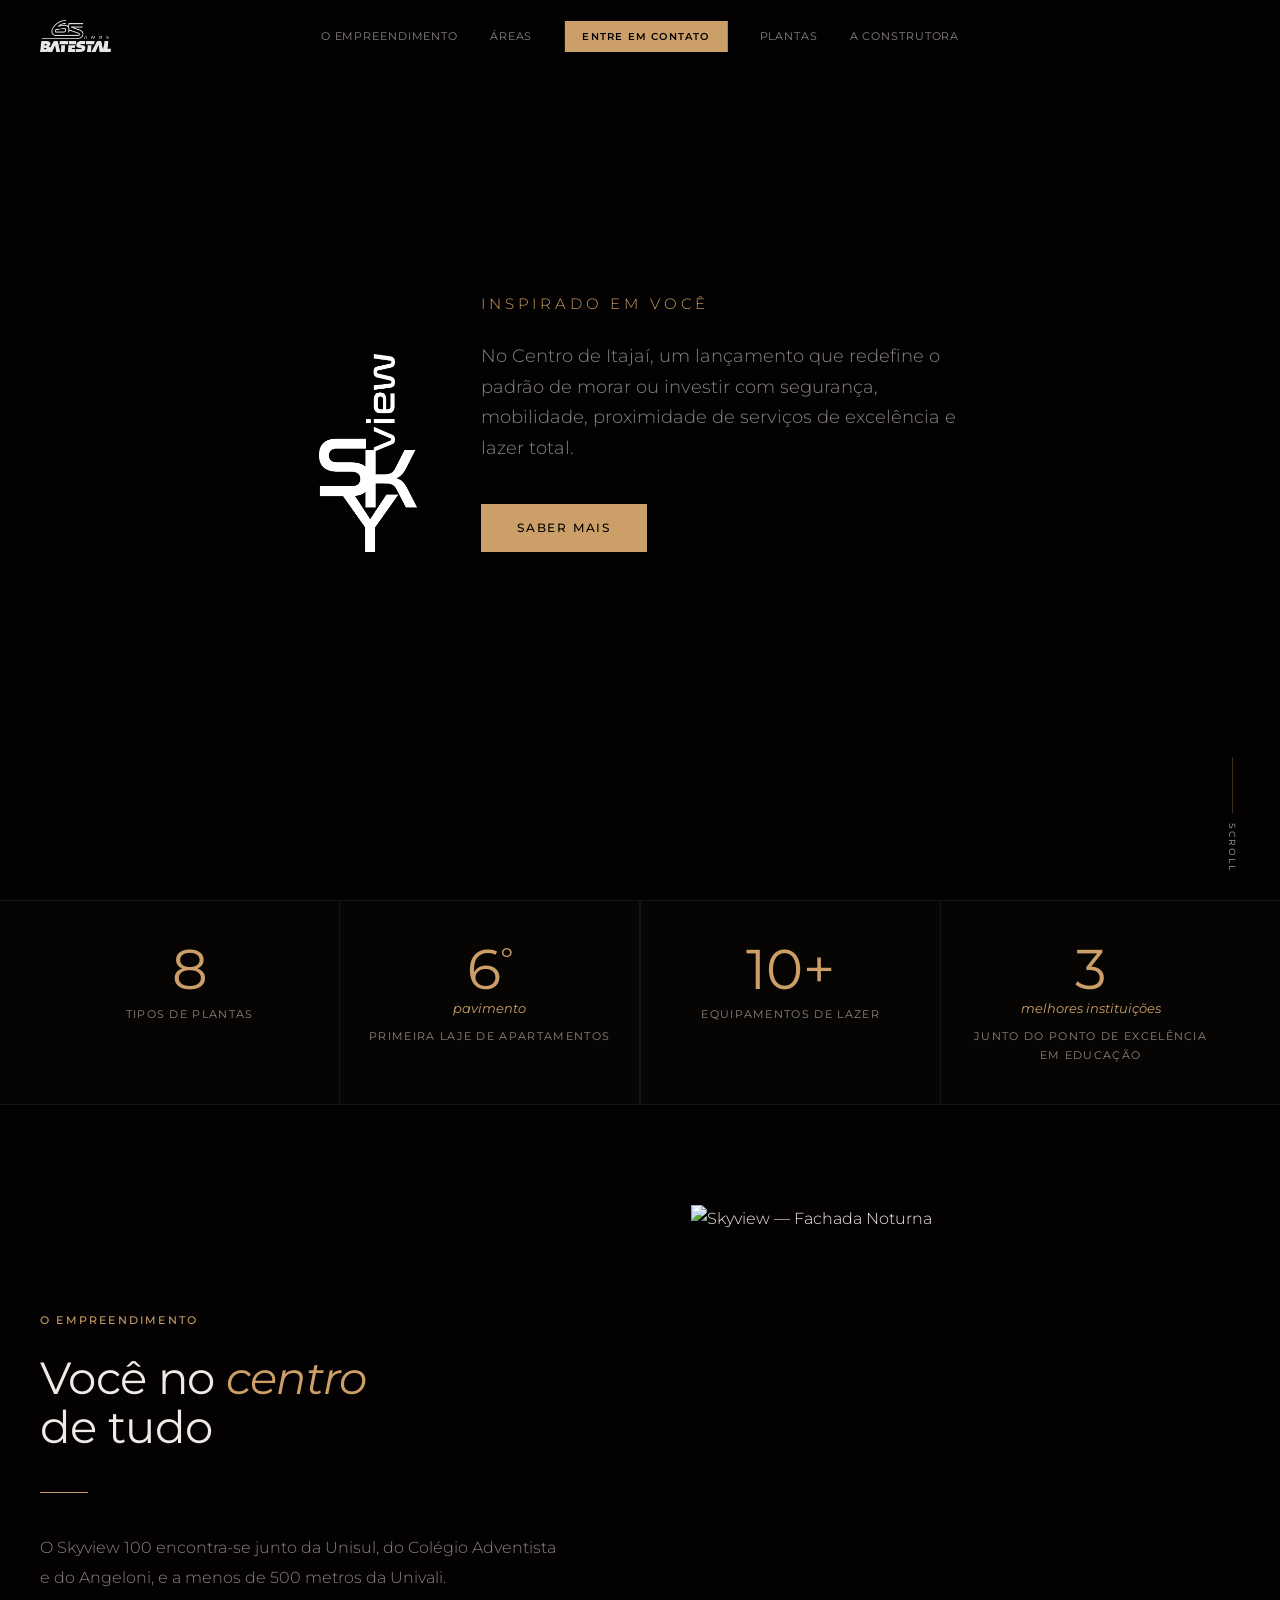
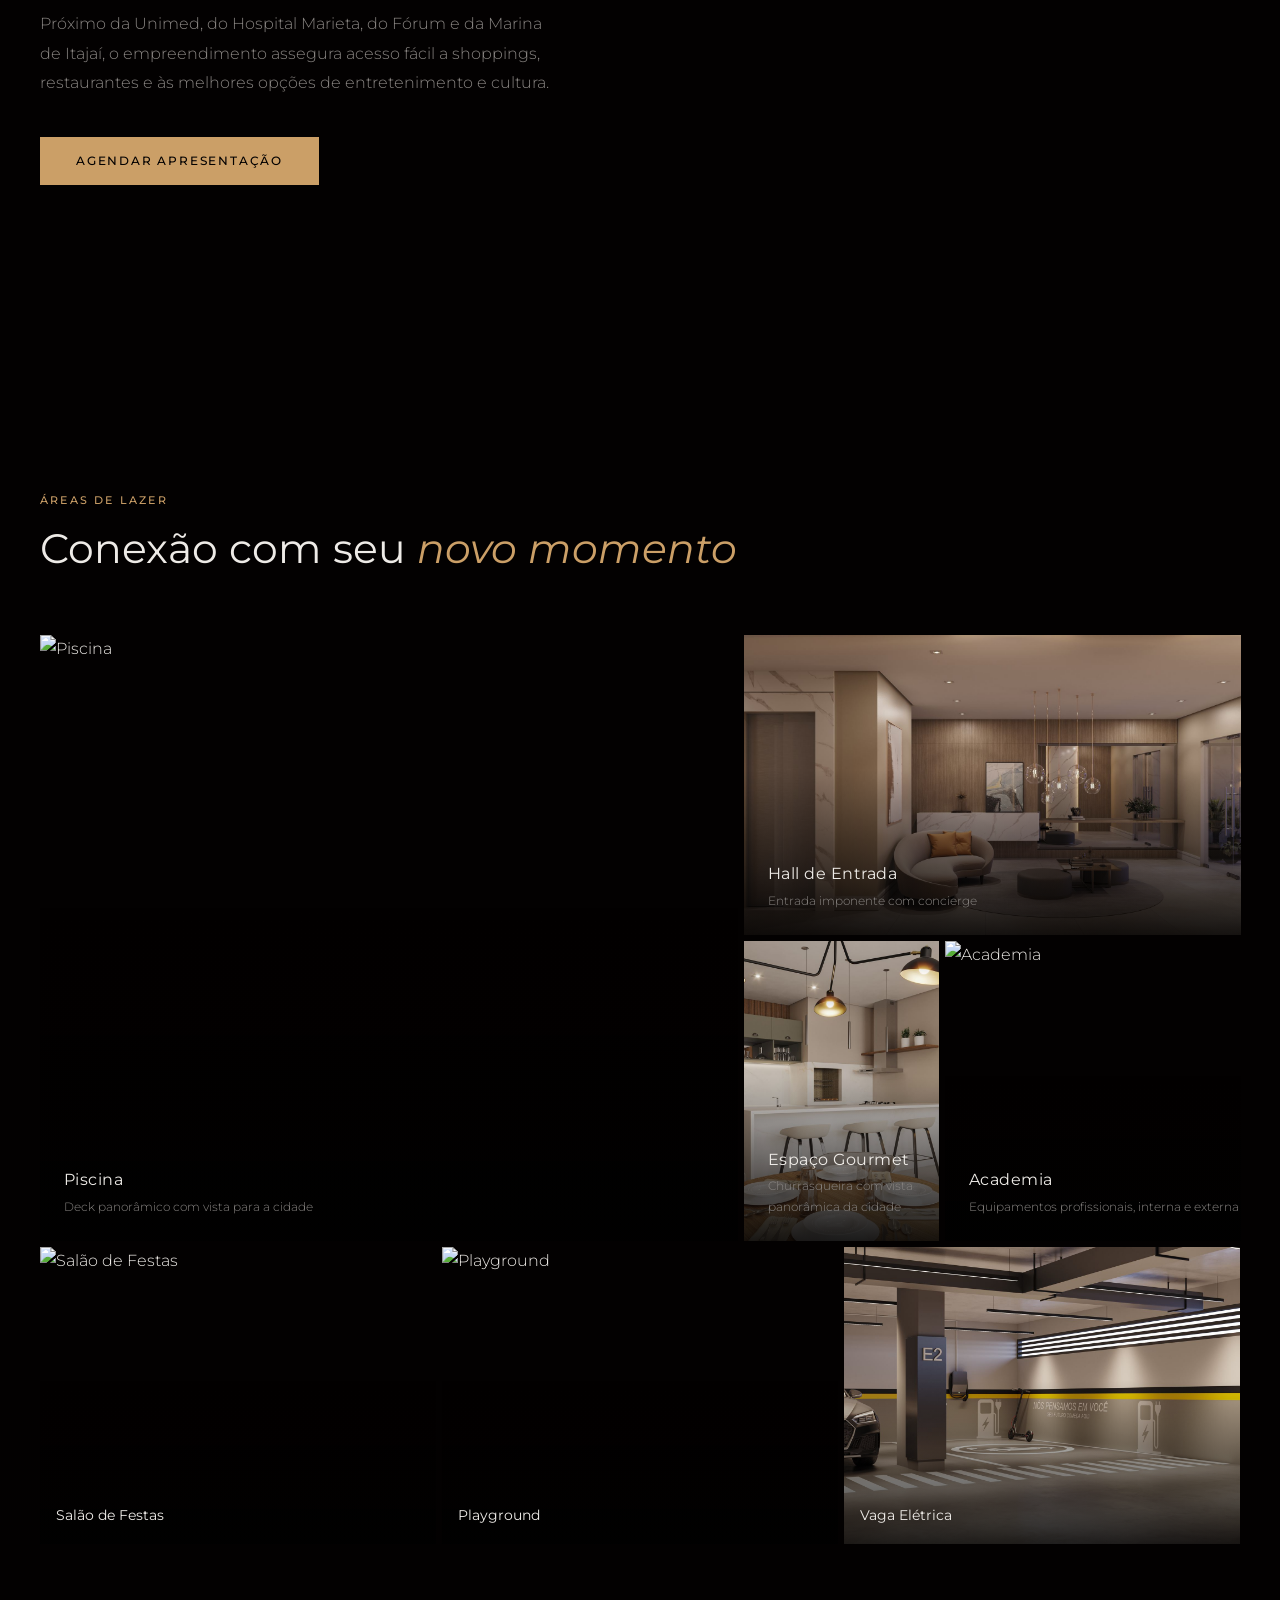
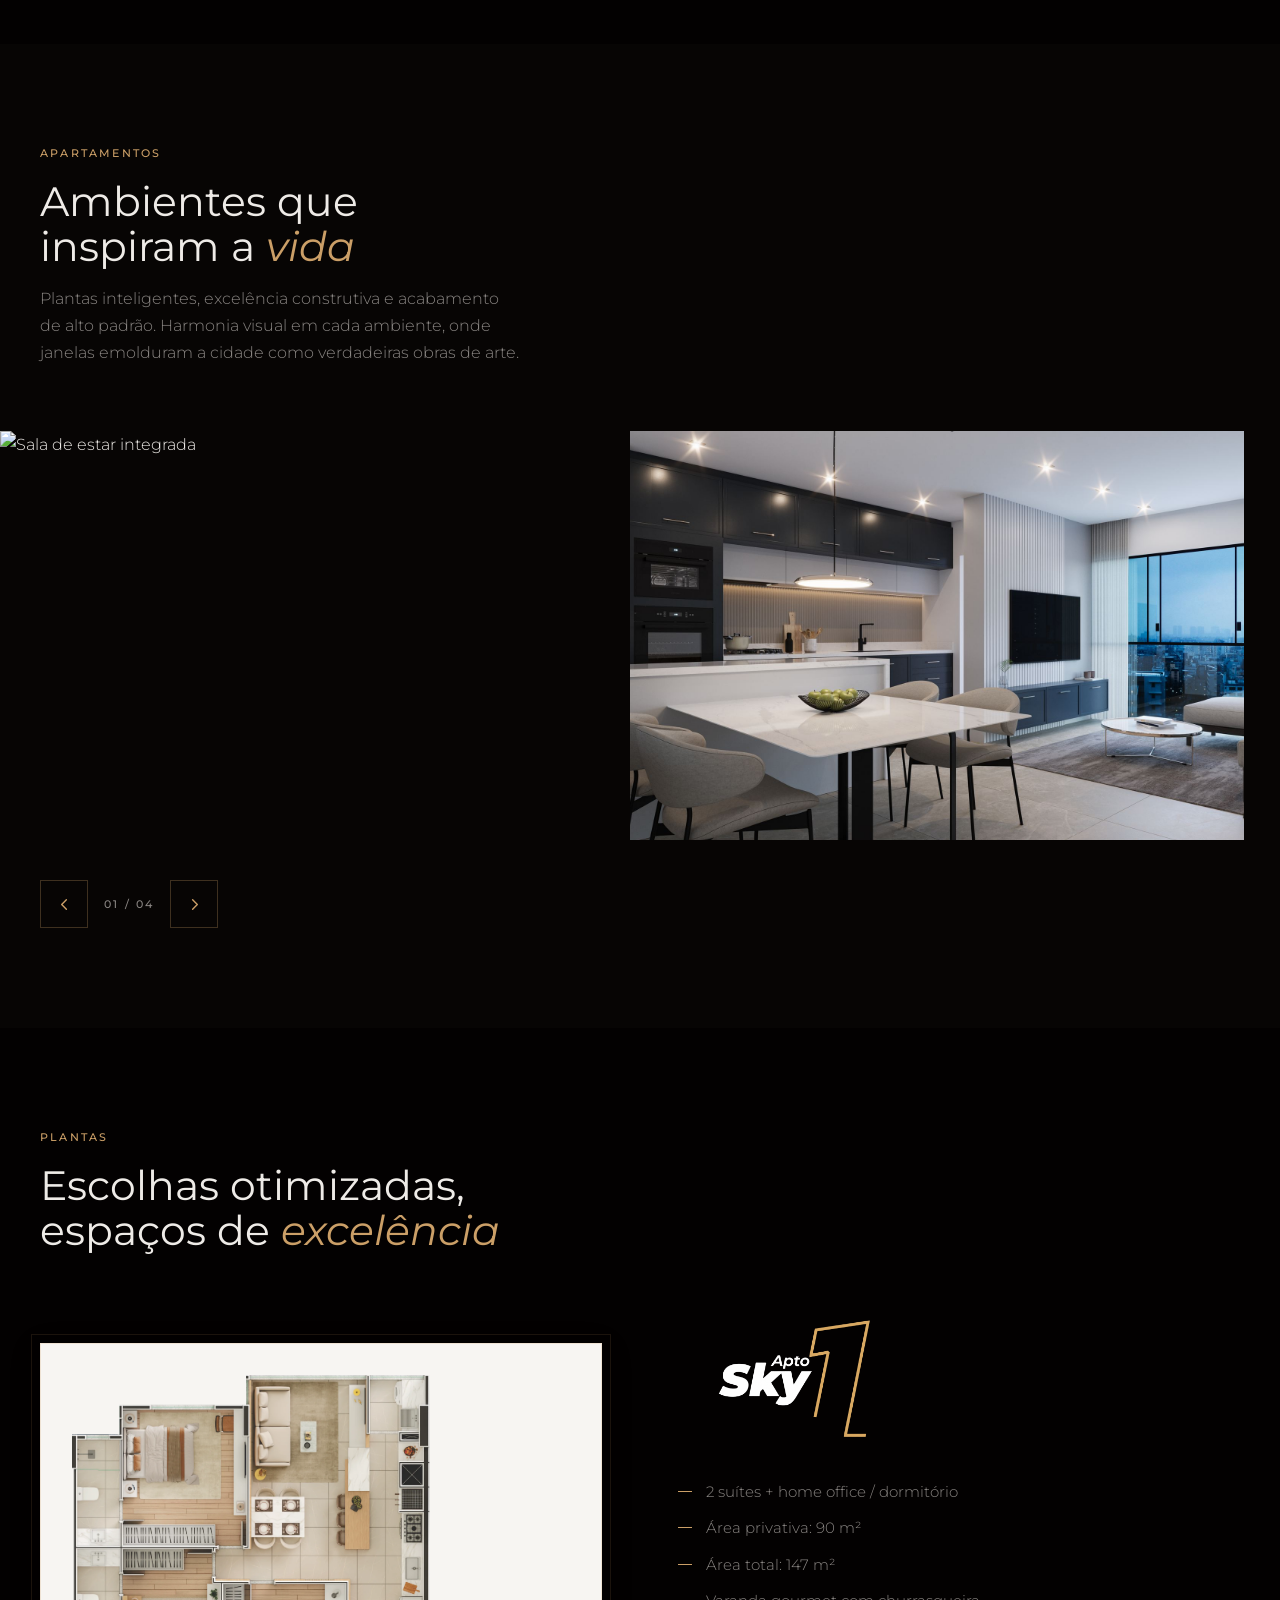
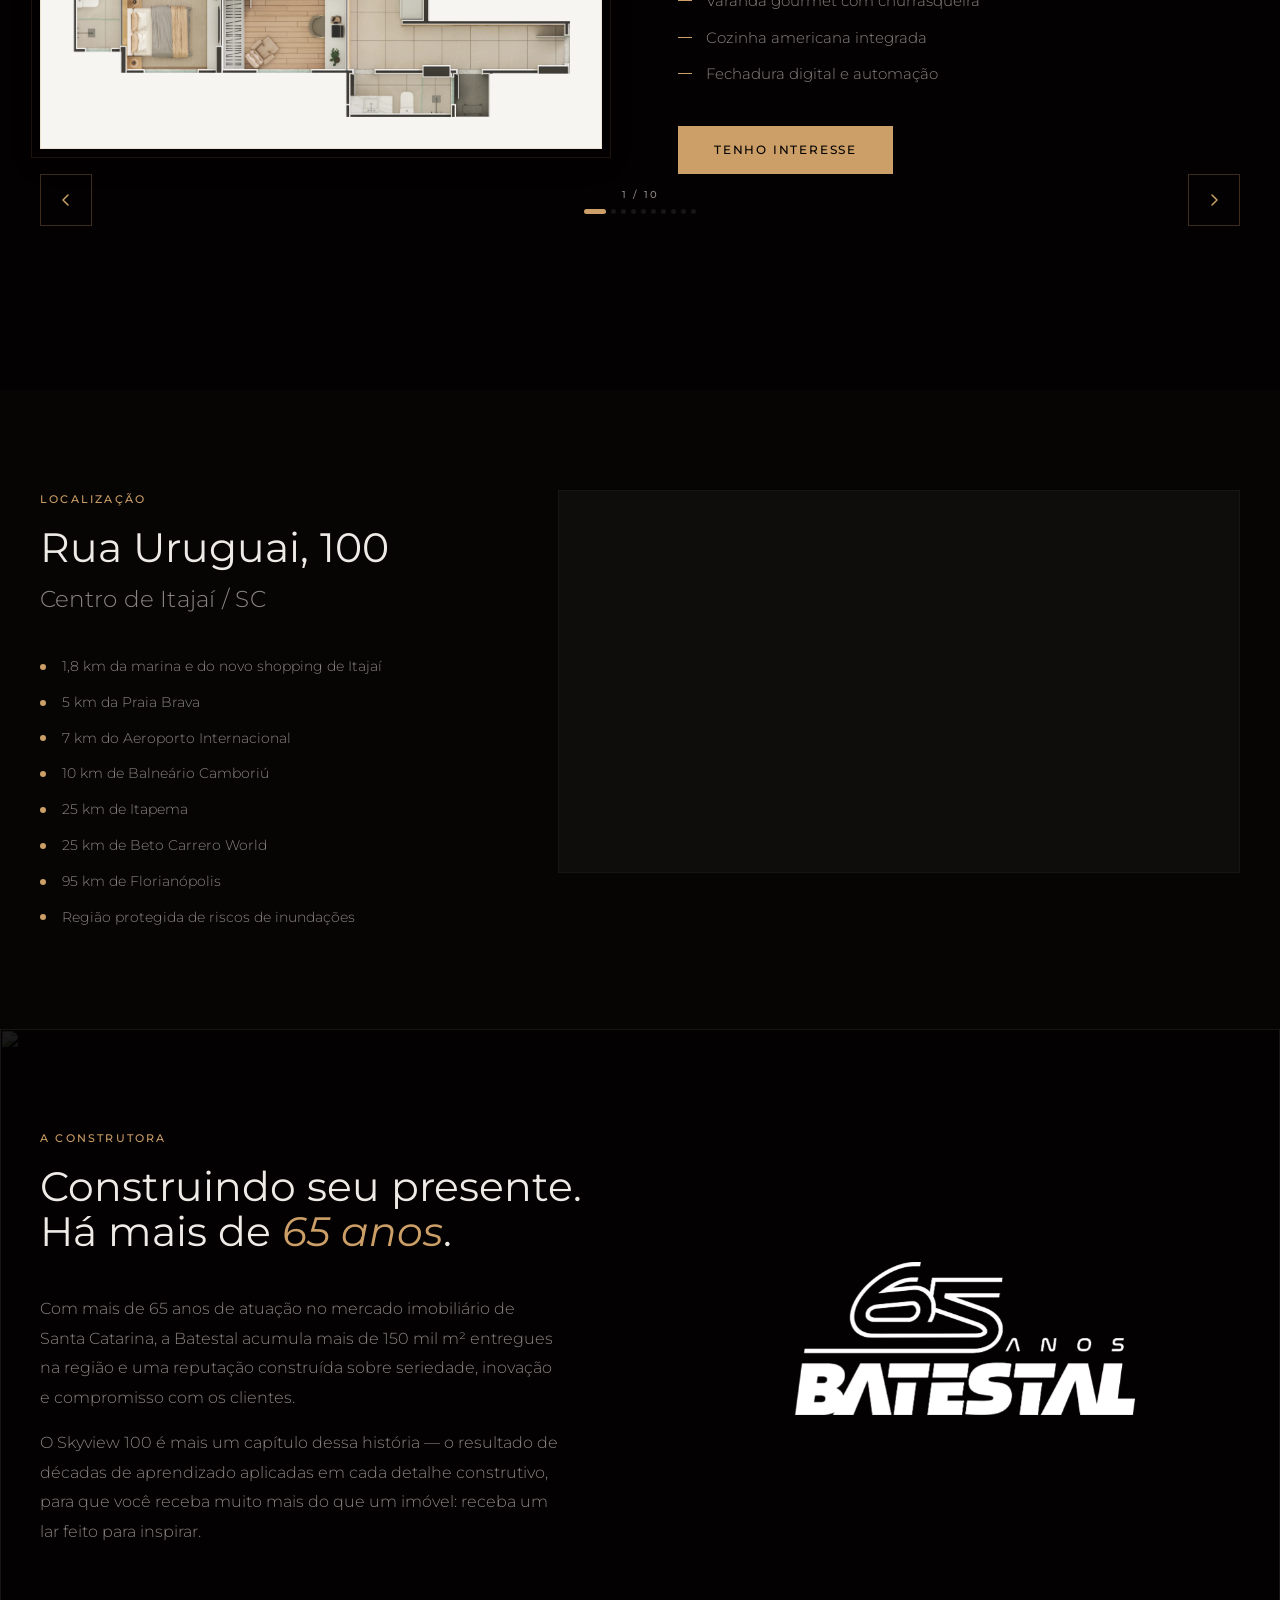
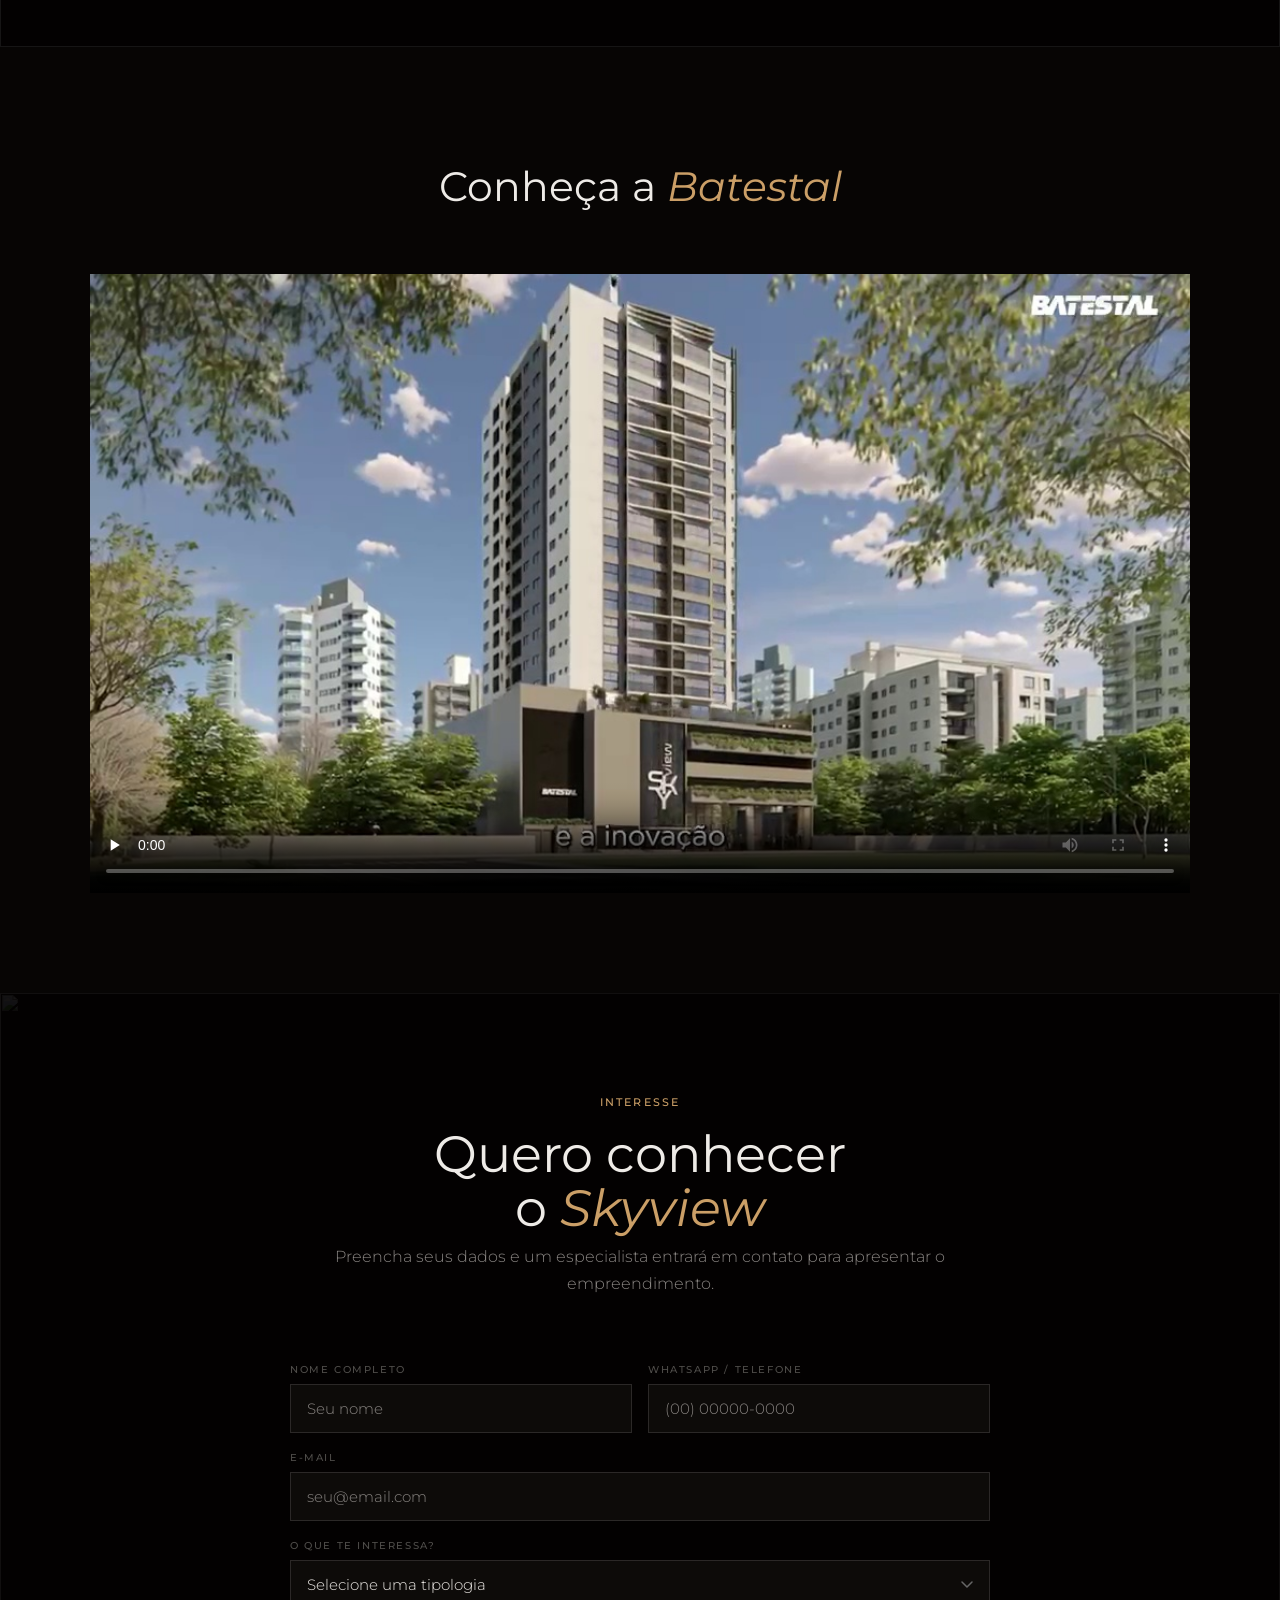
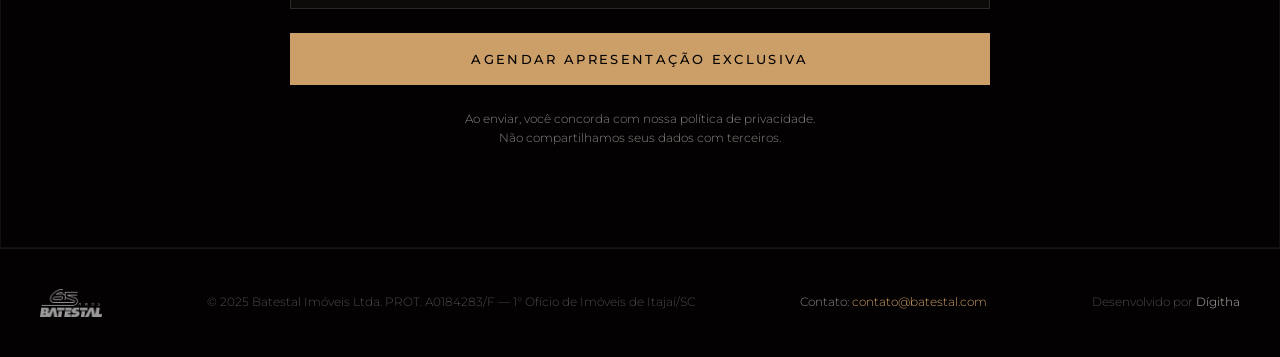
==== commit ca598da3: "Hero: botao unico Saber mais dourado com scroll para segunda secao Remove o CTA Agendar Apresentacao" ====
--- a/index.html
+++ b/index.html
@@ -1626,8 +1626,7 @@
           No Centro de Itajaí, um lançamento que redefine o padrão de morar ou investir com segurança, mobilidade, proximidade de serviços de excelência e lazer total.
         </p>
         <div class="hero__actions">
-          <a href="#contato" class="btn-gold">Agendar Apresentação</a>
-          <a href="#sobre" class="btn-outline">Conhecer o Projeto</a>
+          <a href="#numeros" class="btn-gold">Saber mais</a>
         </div>
       </div>
     </div>
@@ -1640,7 +1639,7 @@
 </section>
 
 <!-- ════════════ STATS ════════════ -->
-<section class="stats" aria-label="Números do empreendimento">
+<section class="stats" id="numeros" aria-label="Números do empreendimento">
   <div class="container">
     <div class="stats__grid">
       <div class="stat reveal">
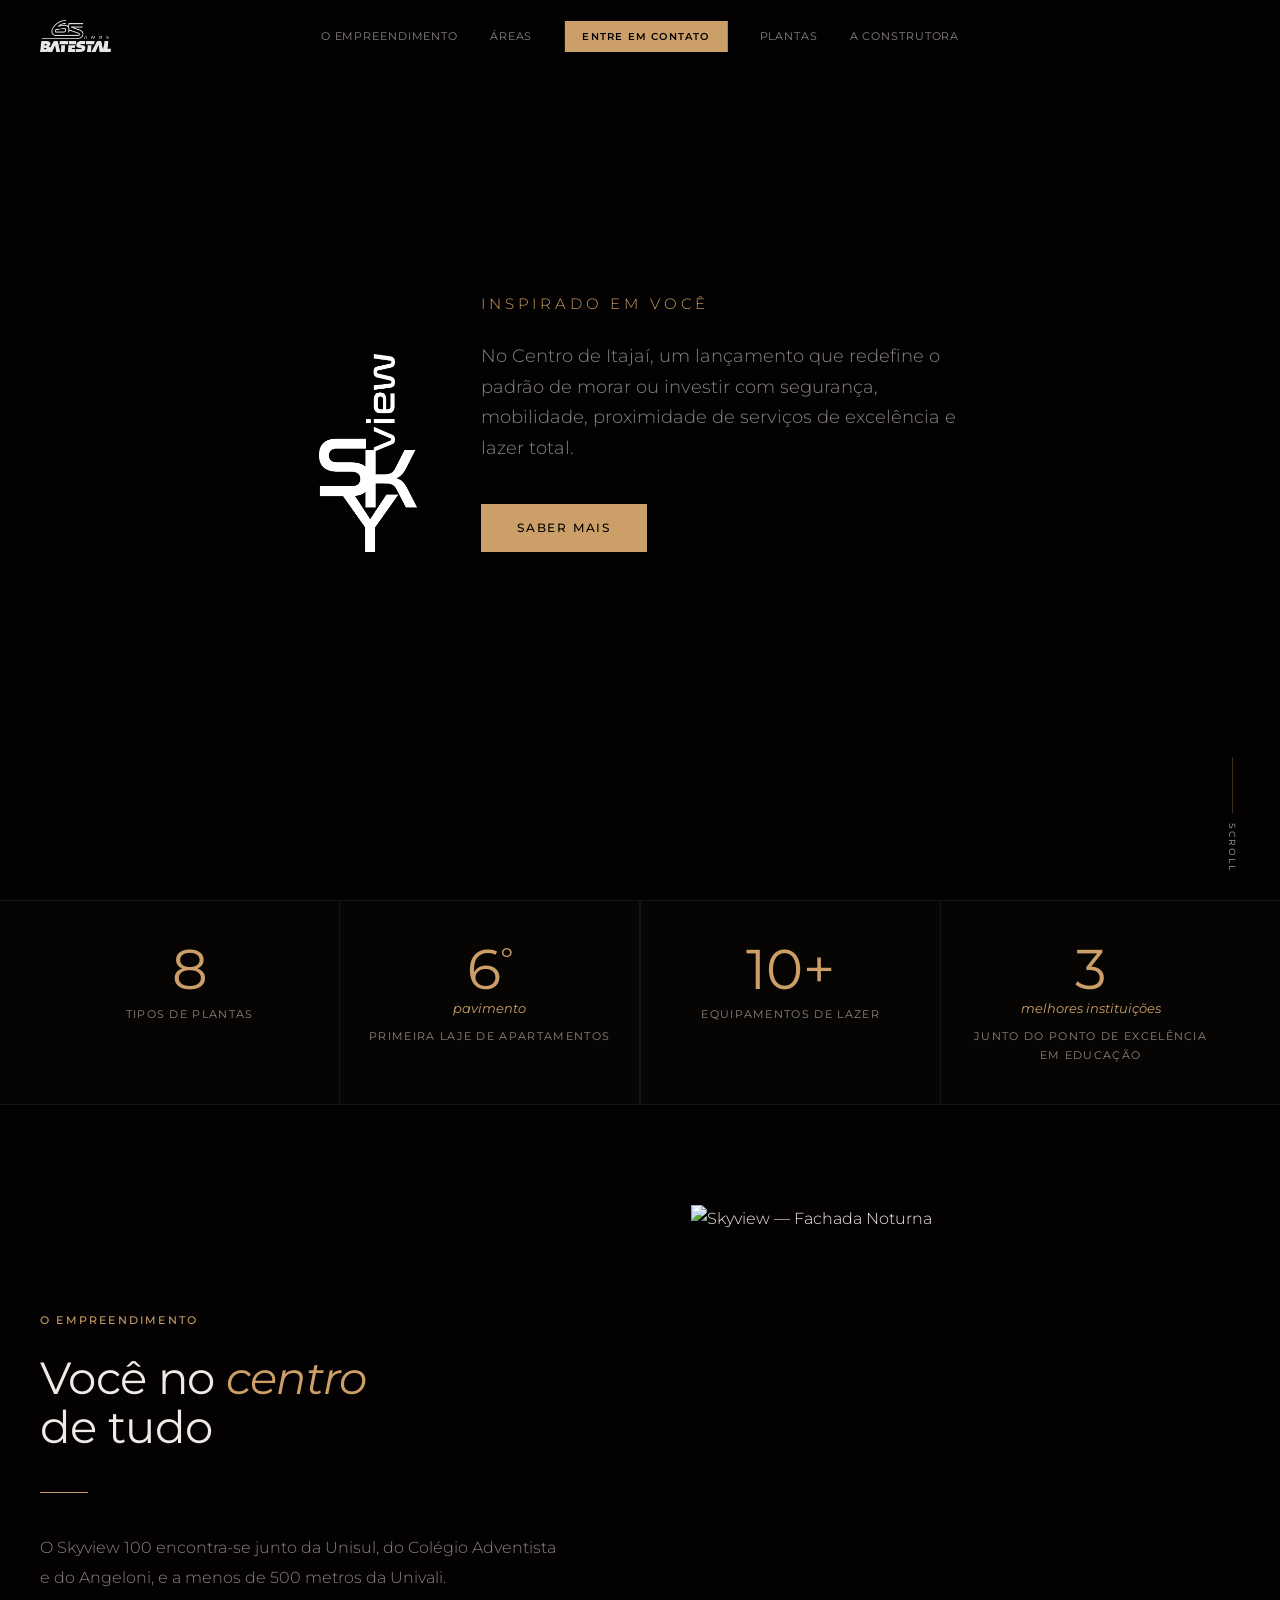
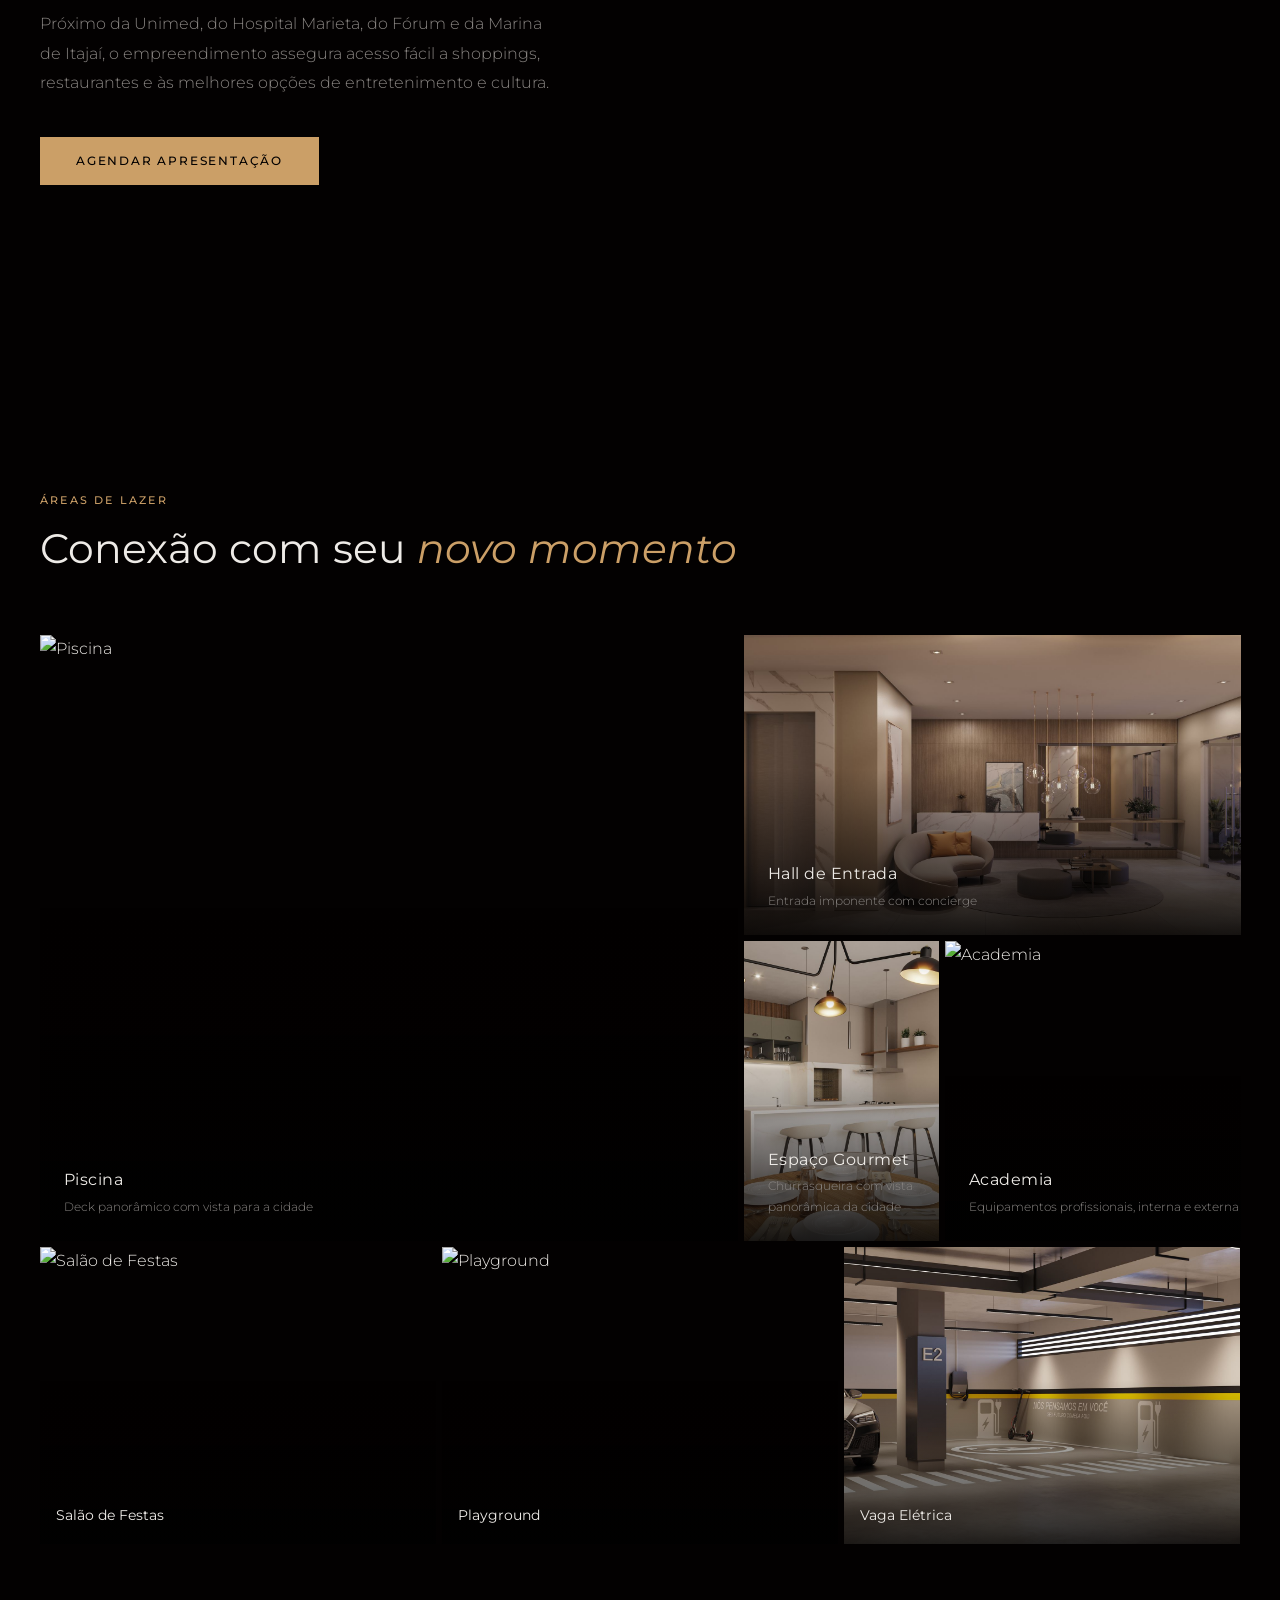
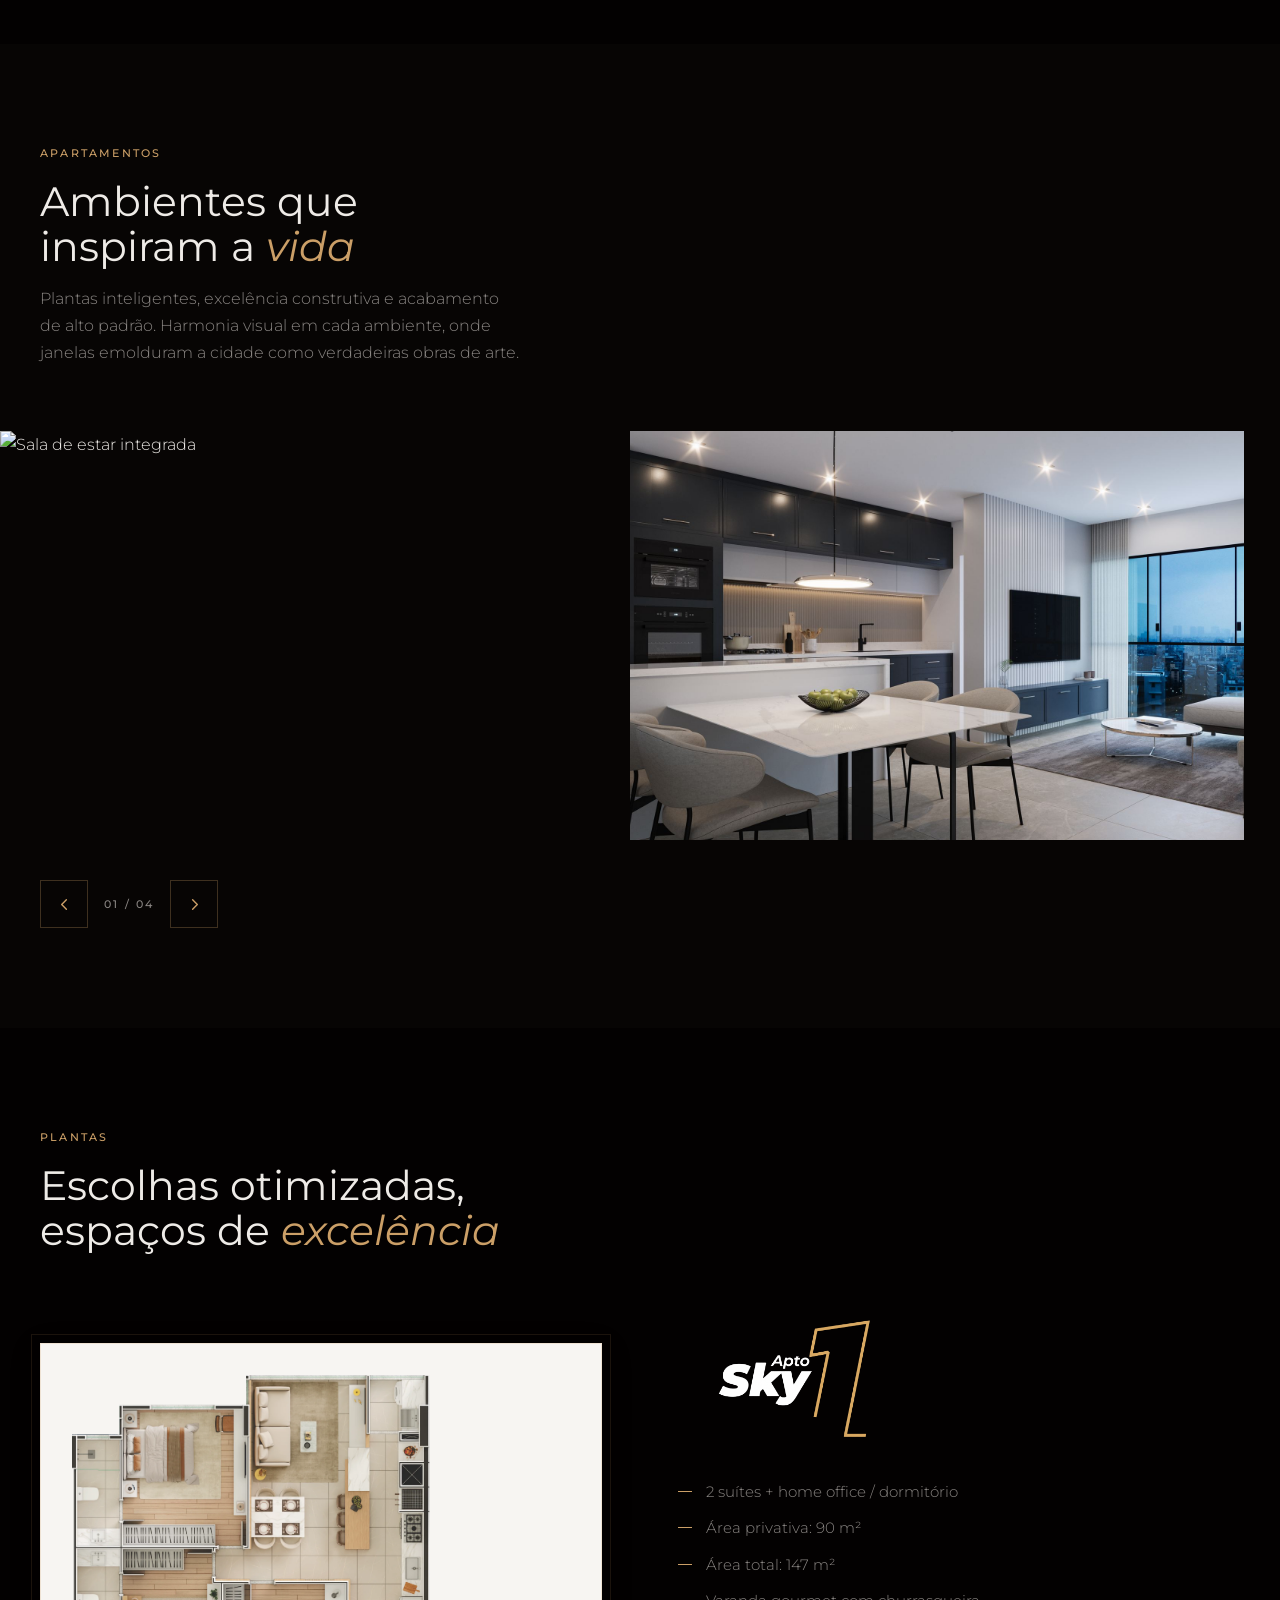
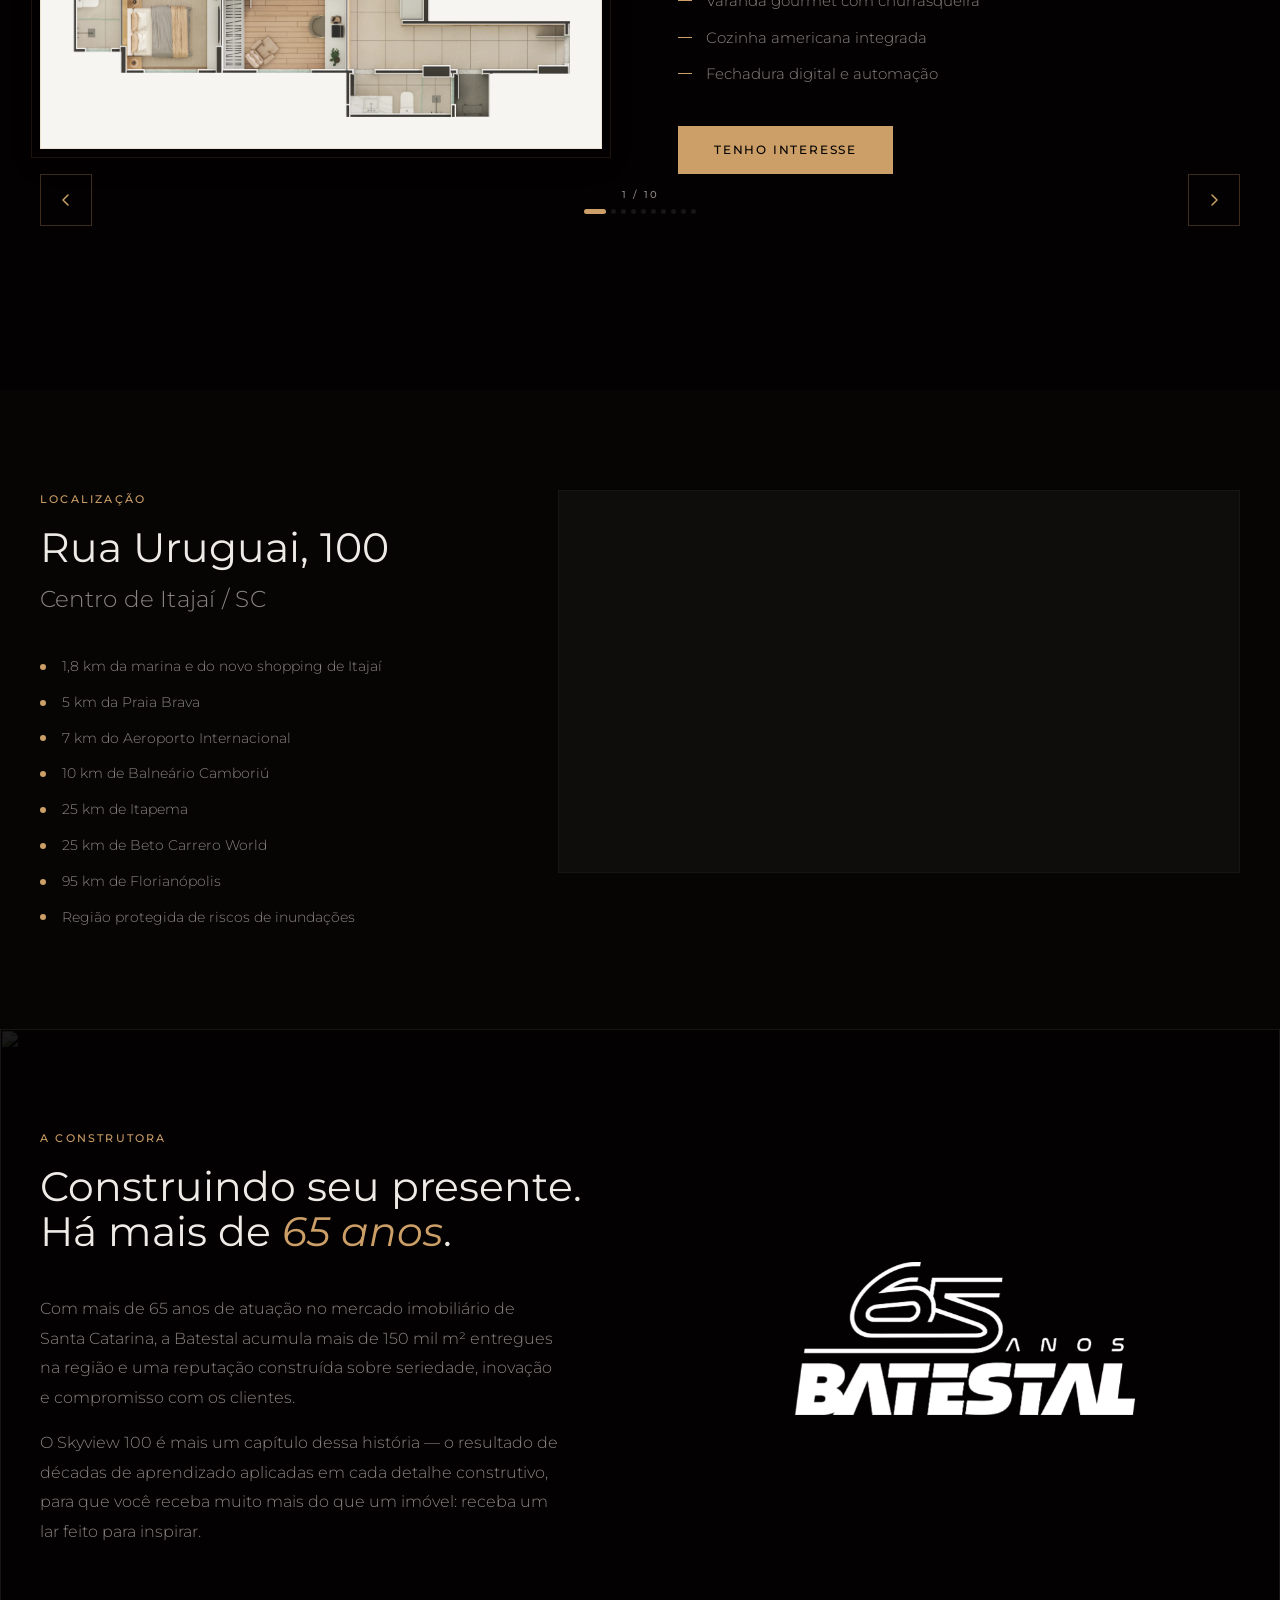
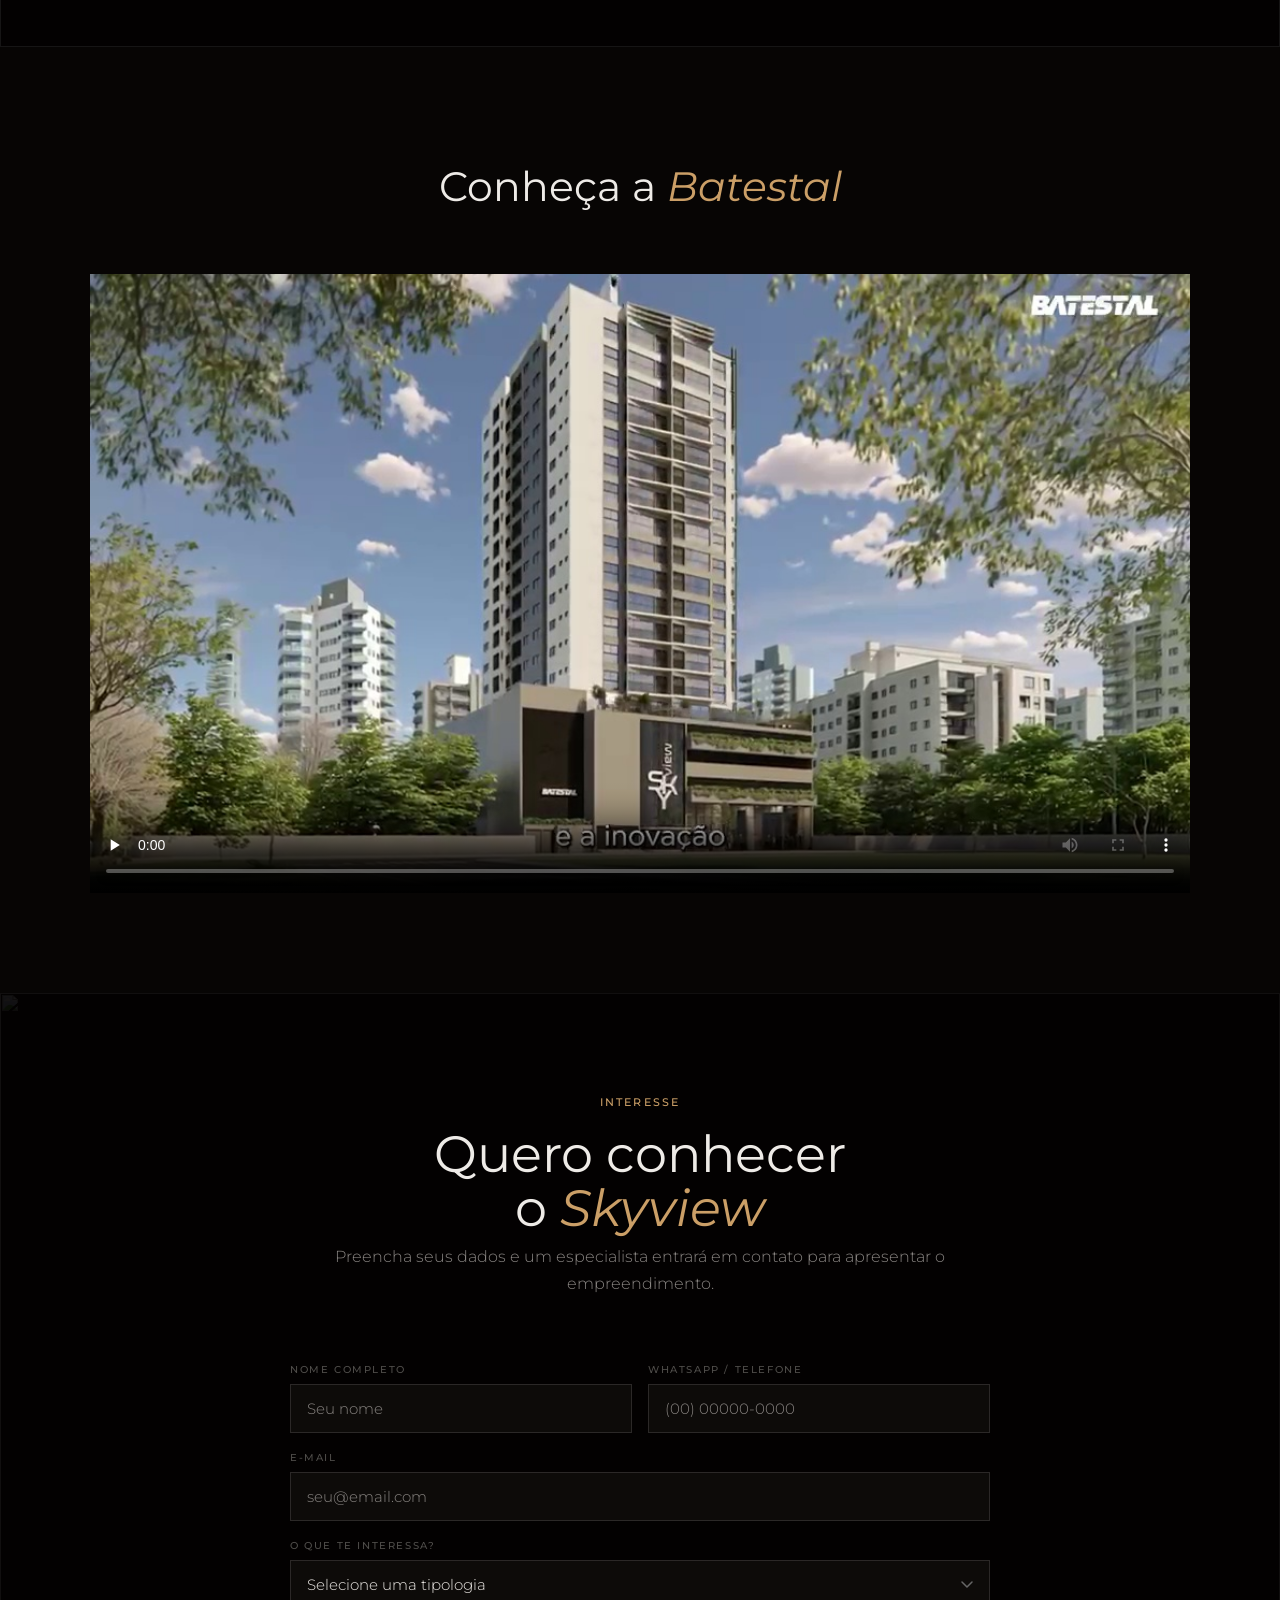
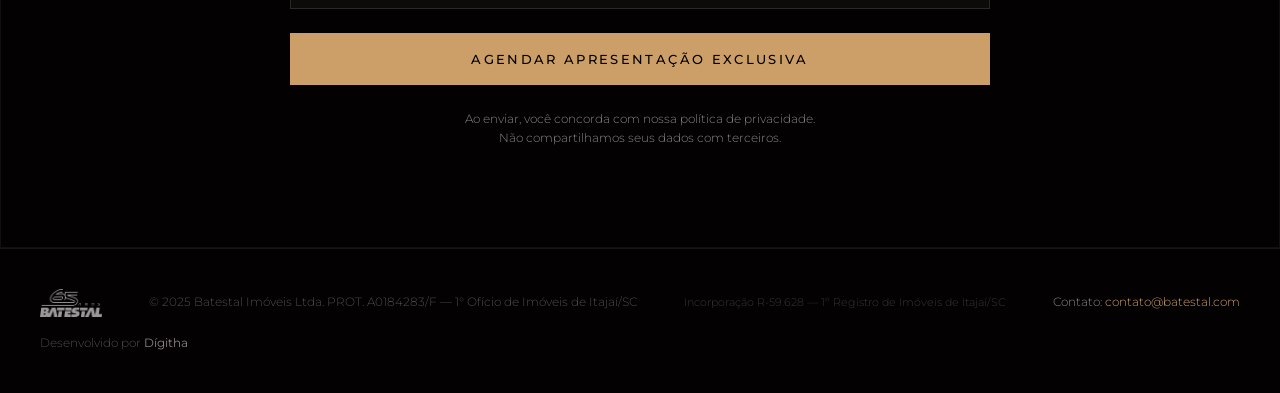
==== commit 2f8ceee7: "Add clone institucional em /v2 + matrícula no rodapé - /v2: site institucional (clone) servido no me" ====
--- a/index.html
+++ b/index.html
@@ -2210,6 +2210,7 @@
         <img src="assets/images/logo-branco.png" alt="Batestal">
       </div>
       <p class="footer__copy">© 2025 Batestal Imóveis Ltda. PROT. A0184283/F — 1° Ofício de Imóveis de Itajaí/SC</p>
+      <p class="footer__copy" style="opacity:.7;font-size:11px;">Incorporação R-59.628 — 1º Registro de Imóveis de Itajaí/SC</p>
       <p class="footer__email">Contato: <a href="mailto:contato@batestal.com">contato@batestal.com</a></p>
       <p class="footer__credit">Desenvolvido por <strong>Dígitha</strong></p>
     </div>
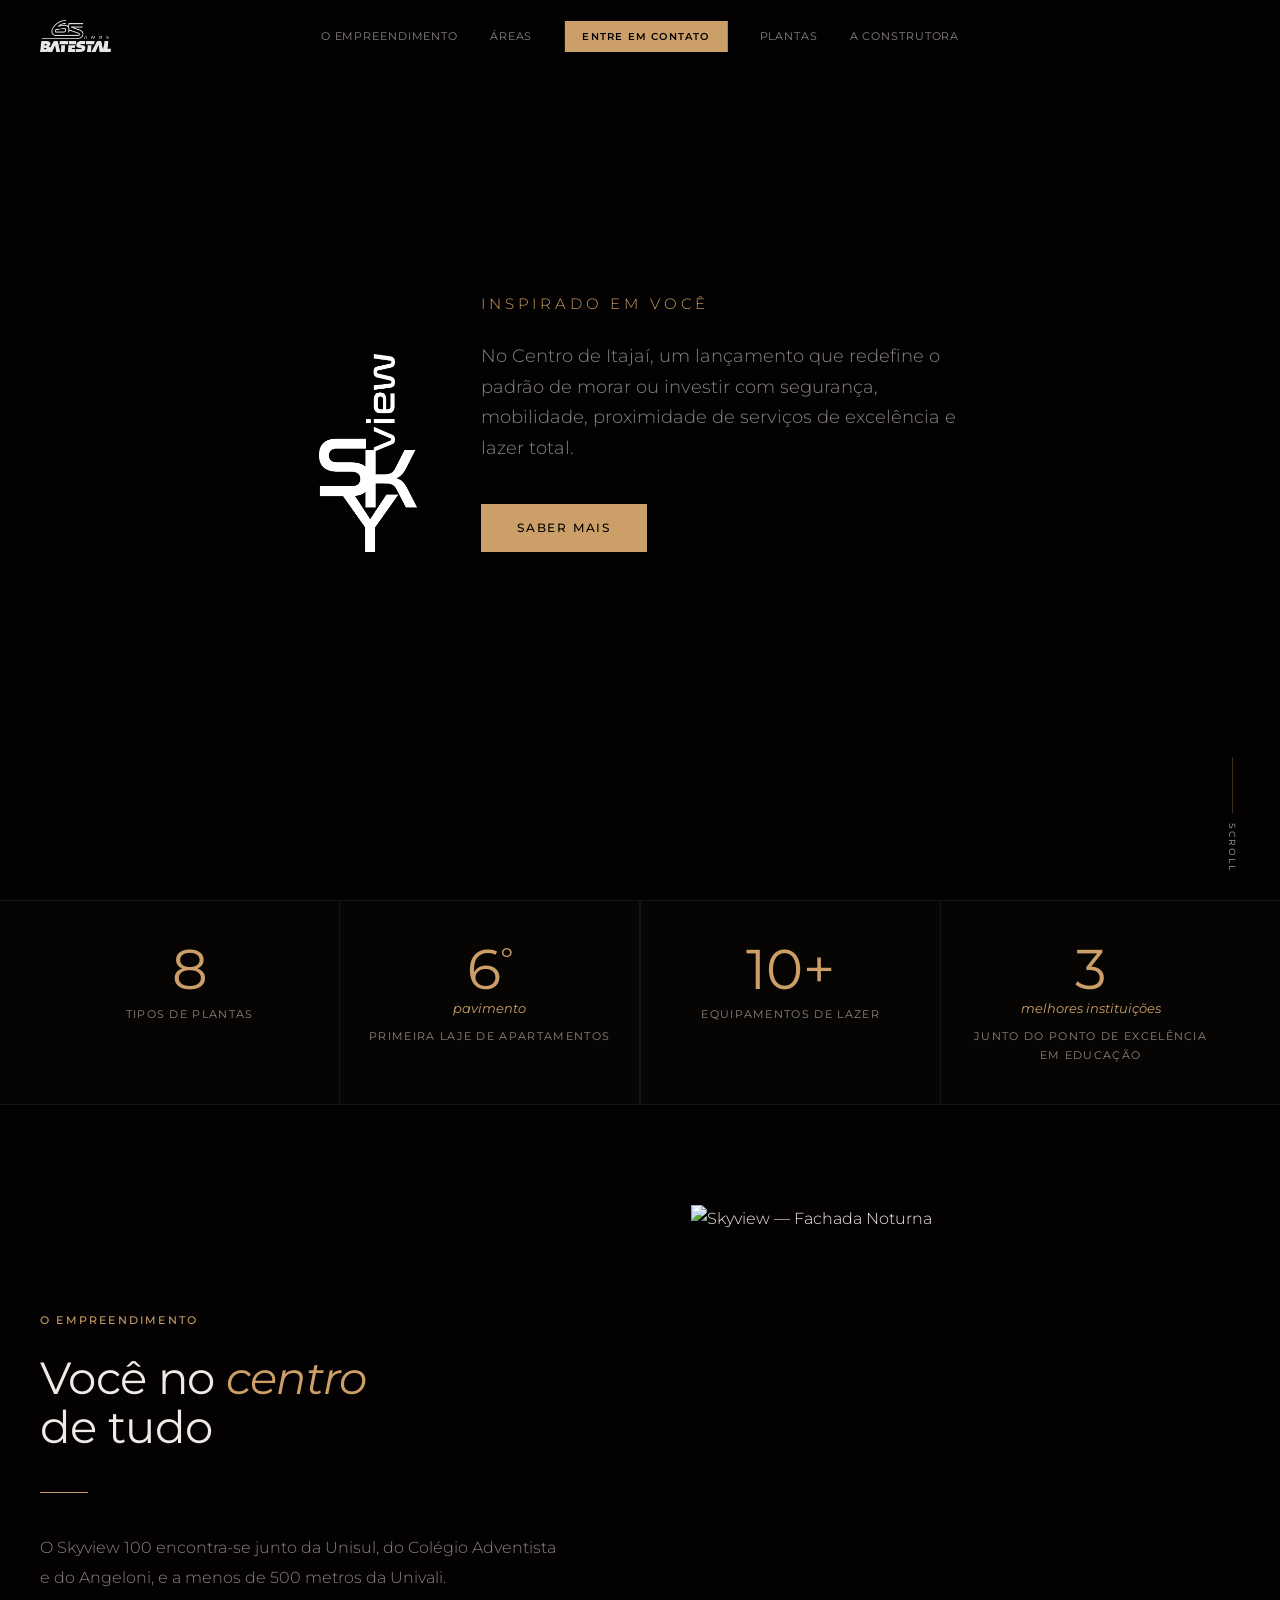
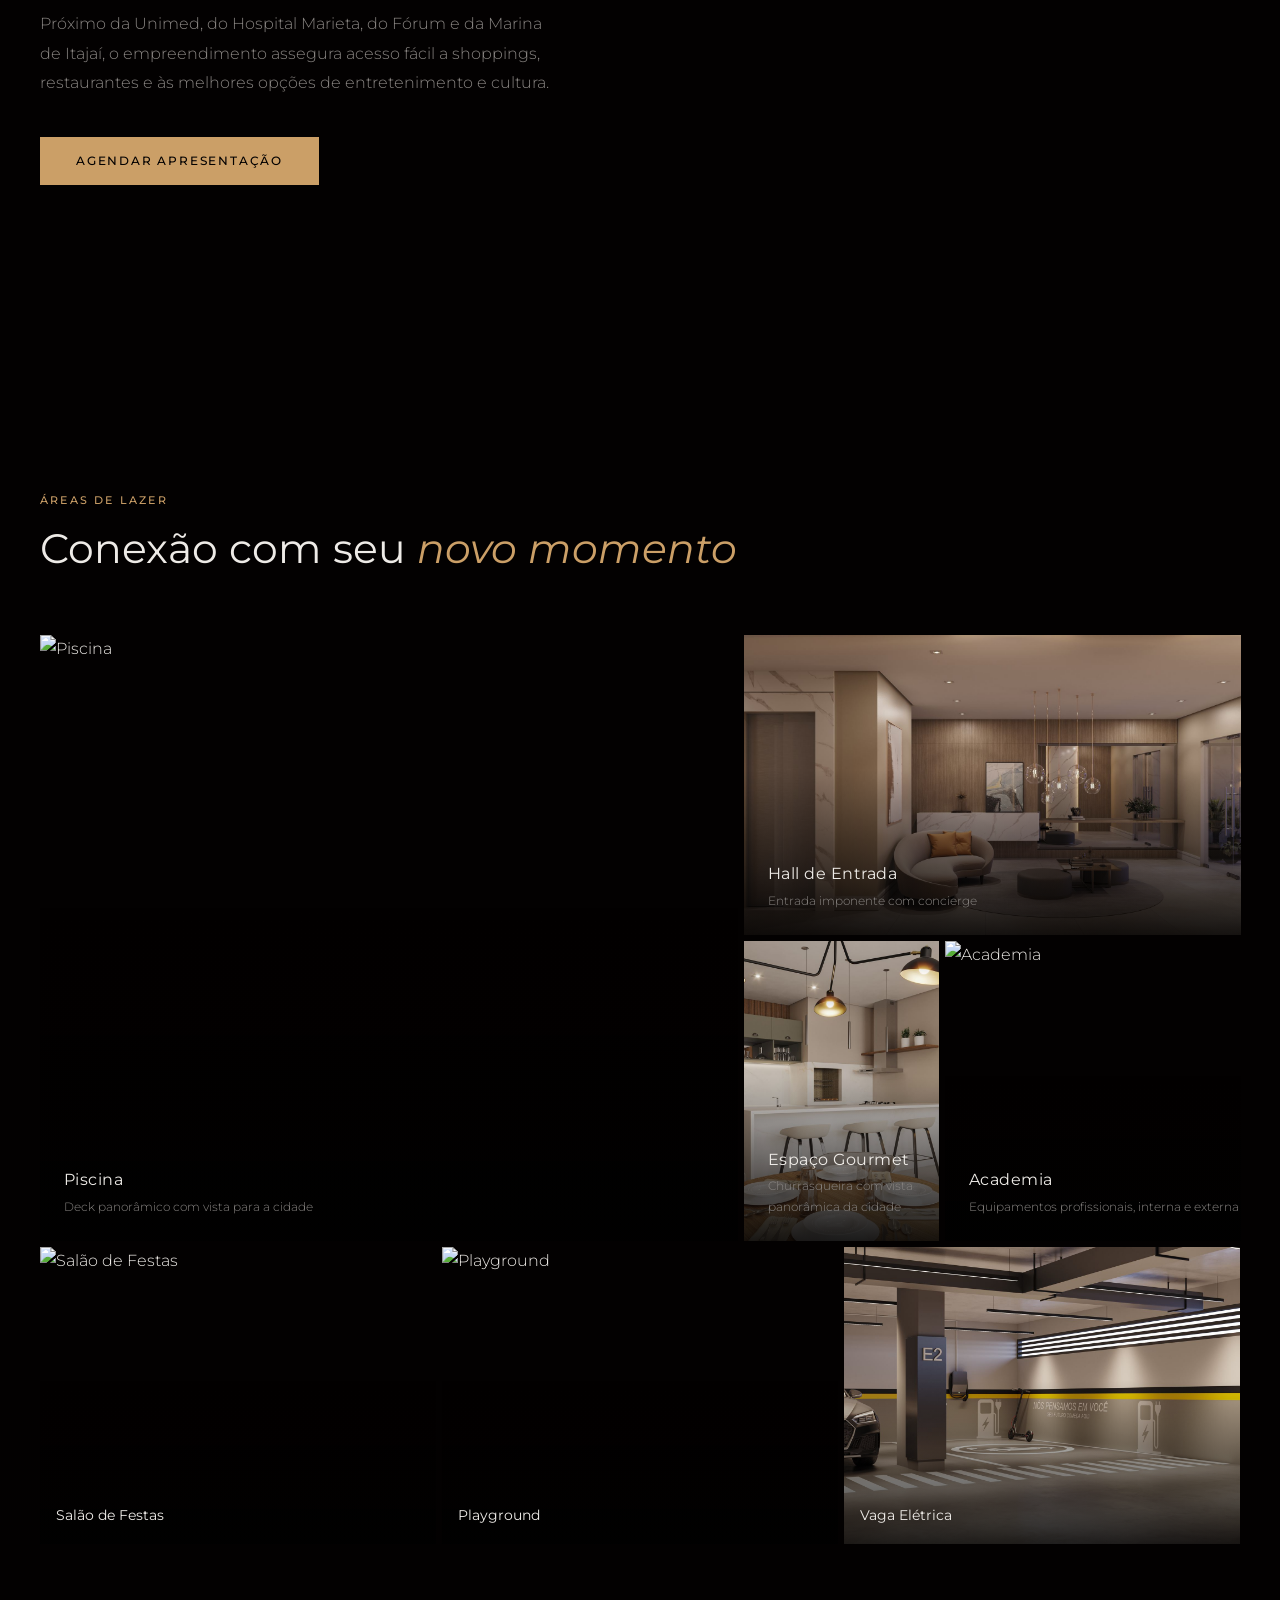
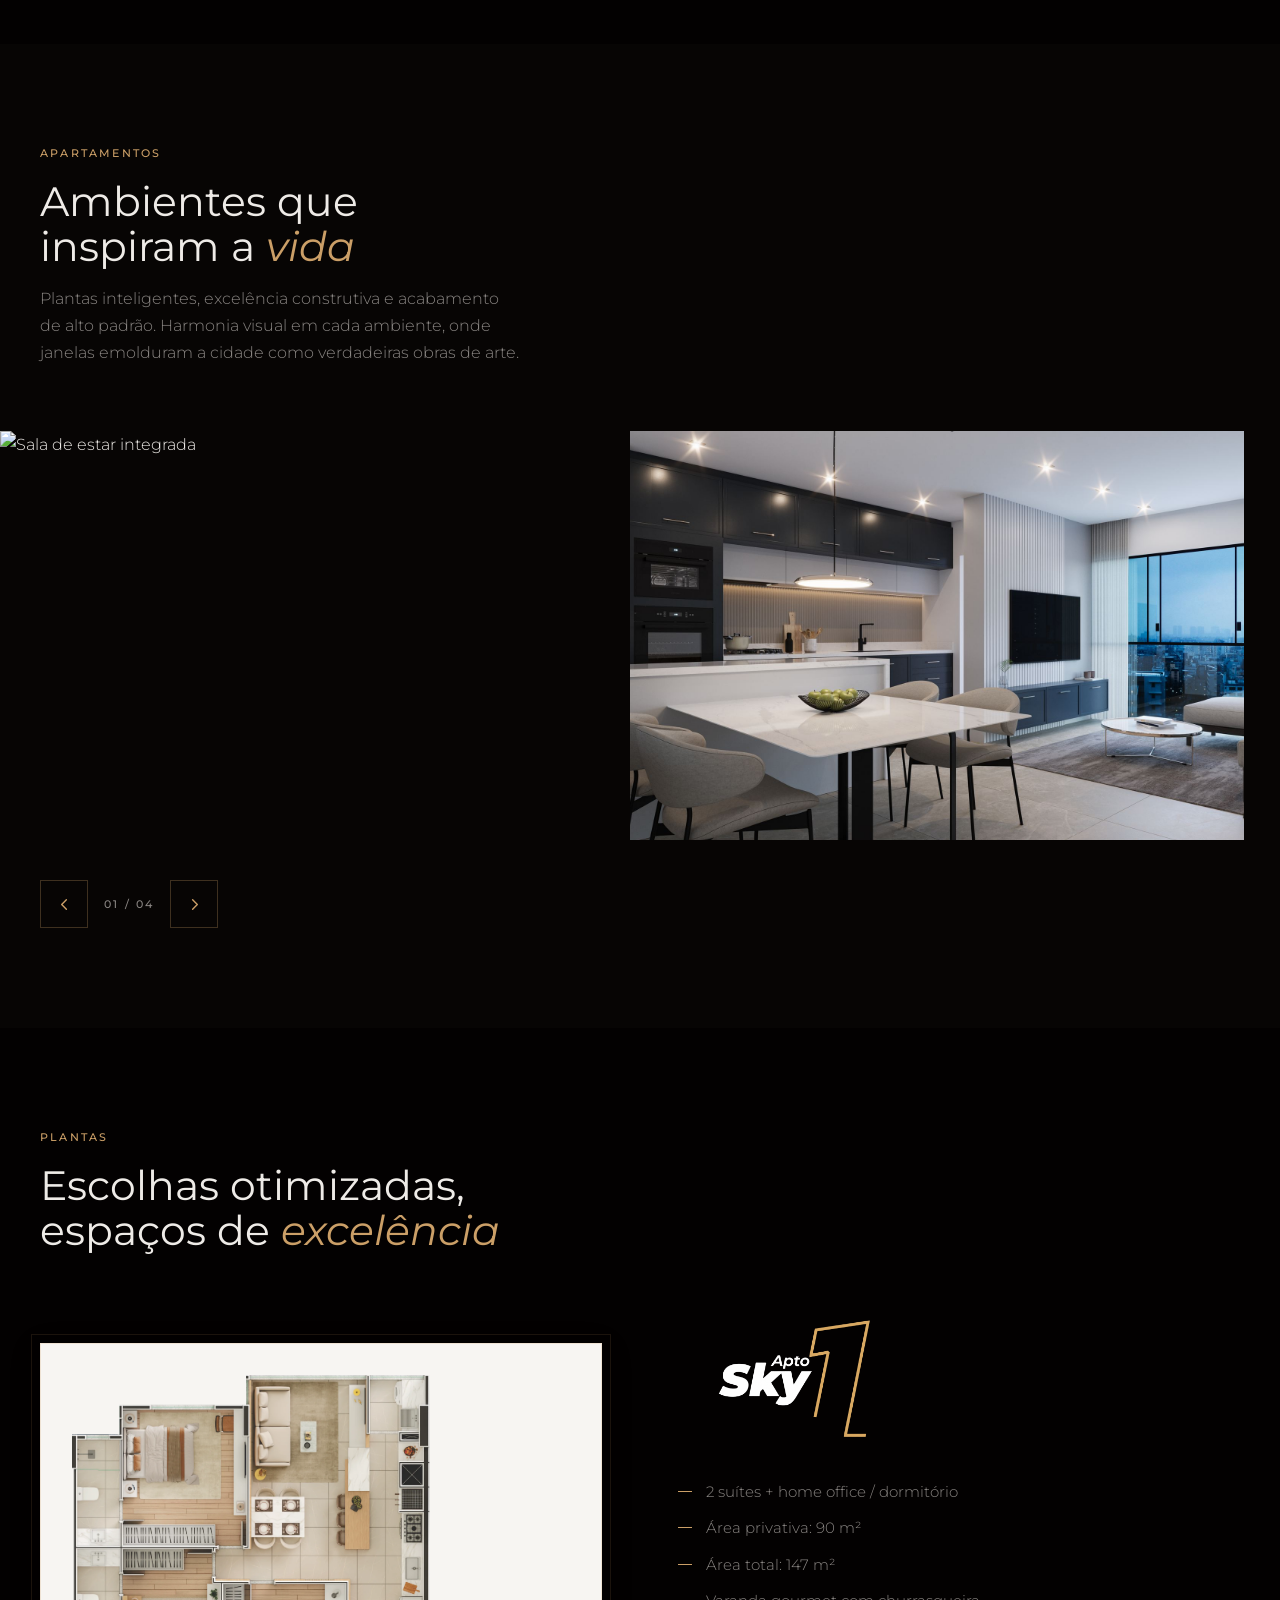
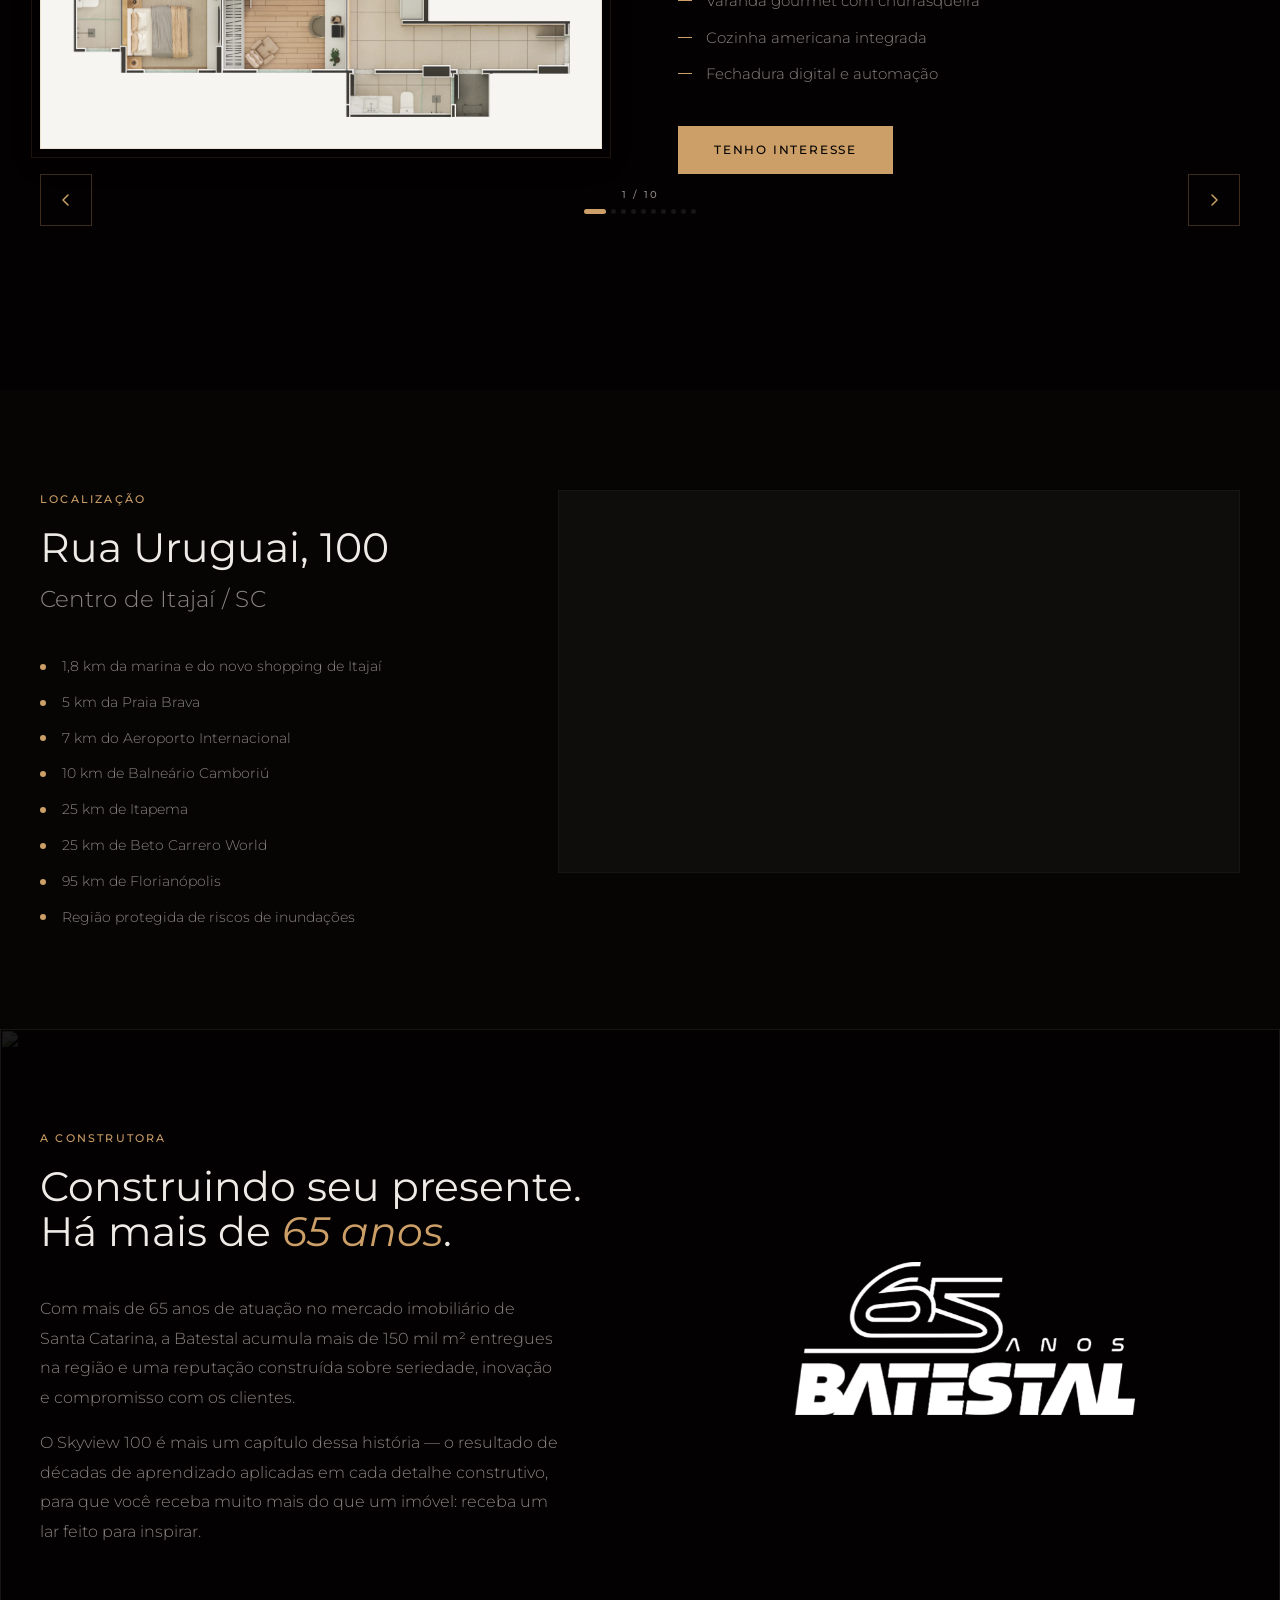
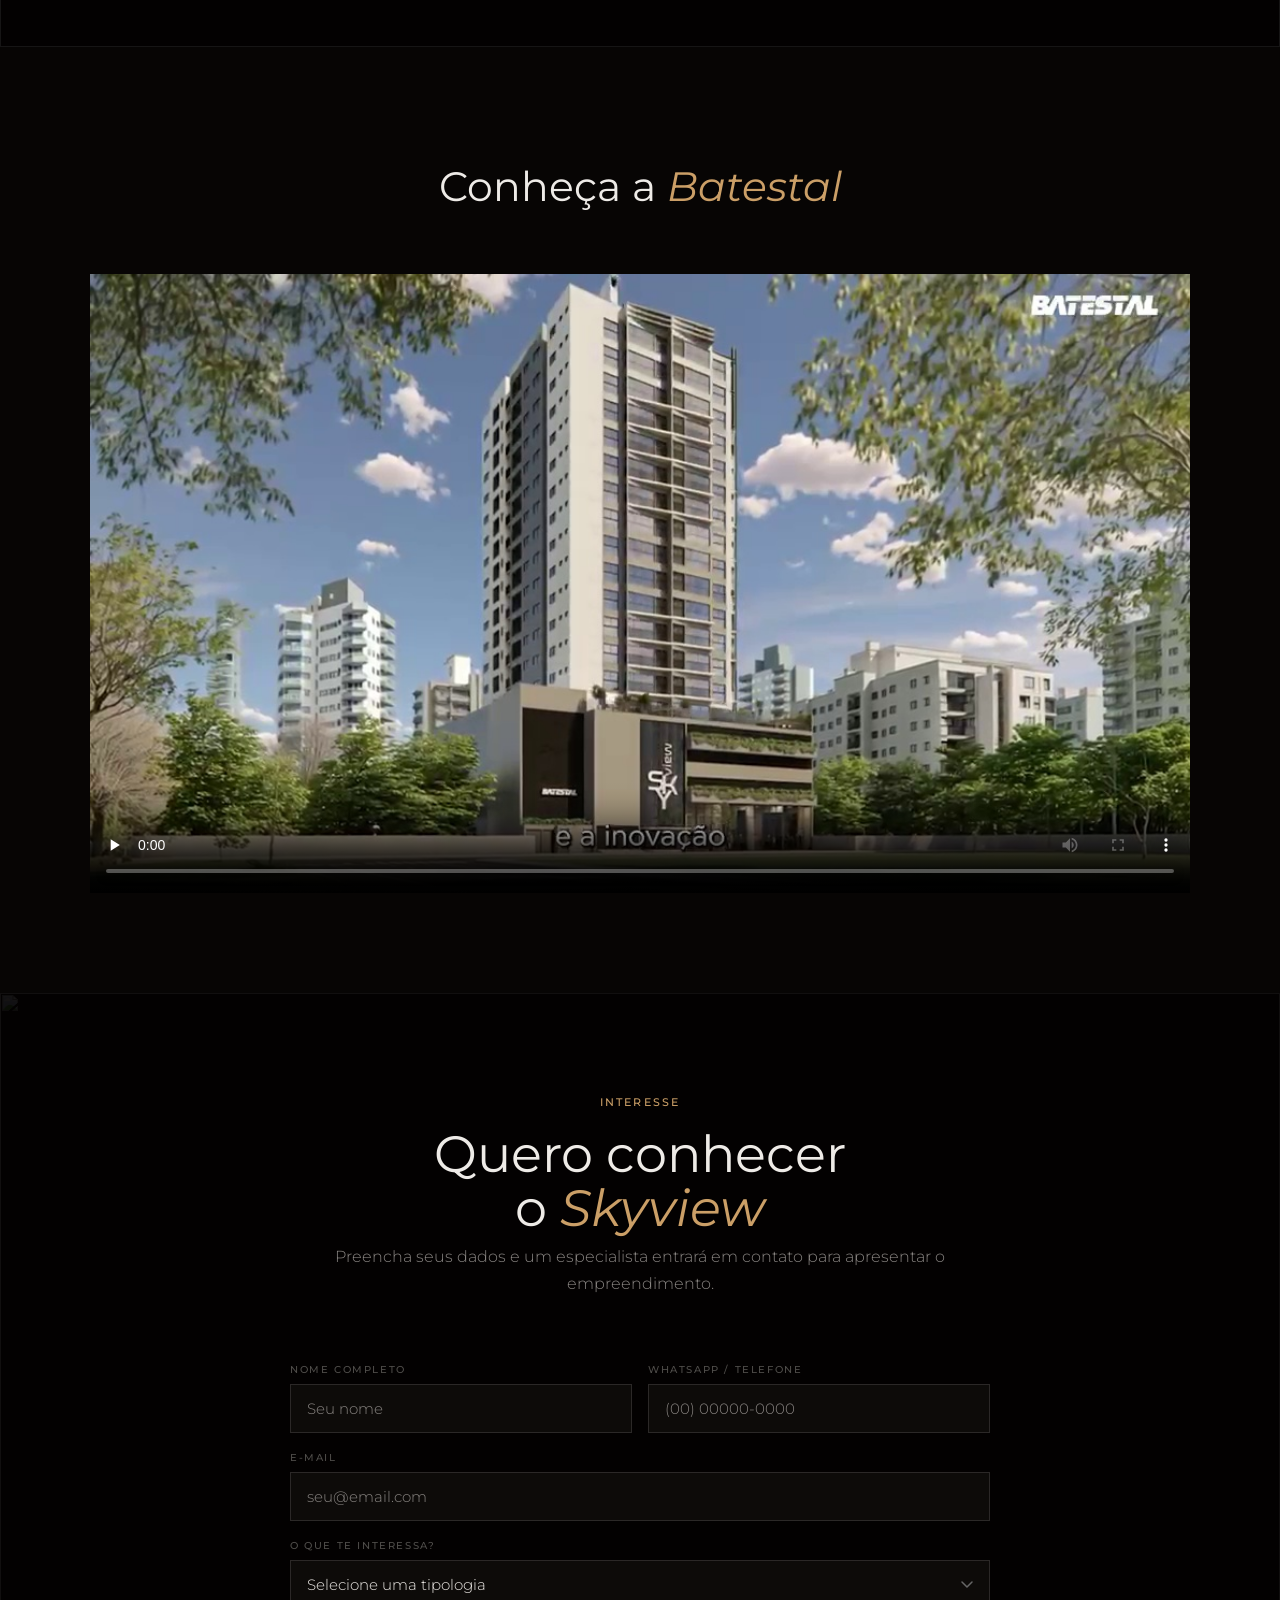
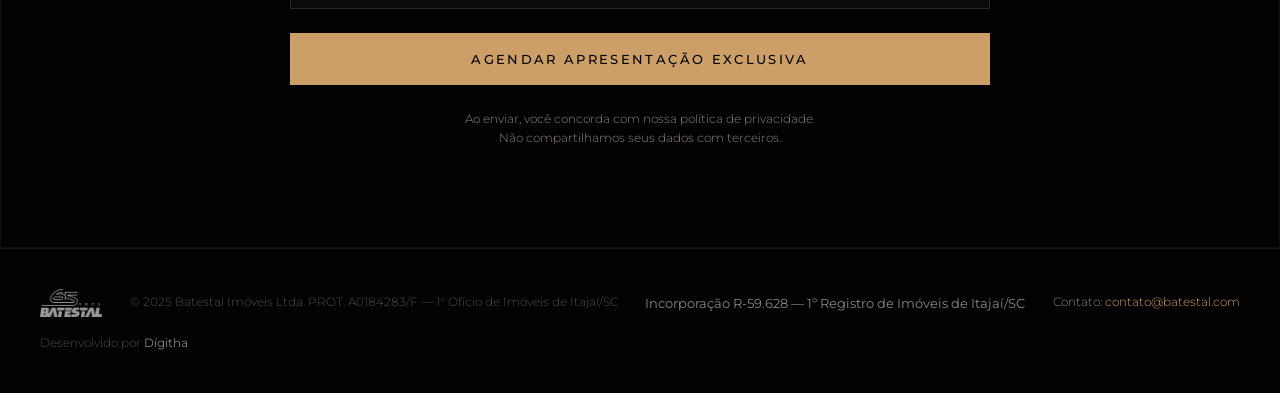
==== commit 2c10a76b: "Rodapé: matrícula de incorporação mais visível (13px, sem fade) Co-Authored-By: Claude Opus 4.8 <nor" ====
--- a/index.html
+++ b/index.html
@@ -2210,7 +2210,7 @@
         <img src="assets/images/logo-branco.png" alt="Batestal">
       </div>
       <p class="footer__copy">© 2025 Batestal Imóveis Ltda. PROT. A0184283/F — 1° Ofício de Imóveis de Itajaí/SC</p>
-      <p class="footer__copy" style="opacity:.7;font-size:11px;">Incorporação R-59.628 — 1º Registro de Imóveis de Itajaí/SC</p>
+      <p class="footer__copy" style="font-size:13px;color:var(--text-muted);font-weight:400;">Incorporação R-59.628 — 1º Registro de Imóveis de Itajaí/SC</p>
       <p class="footer__email">Contato: <a href="mailto:contato@batestal.com">contato@batestal.com</a></p>
       <p class="footer__credit">Desenvolvido por <strong>Dígitha</strong></p>
     </div>
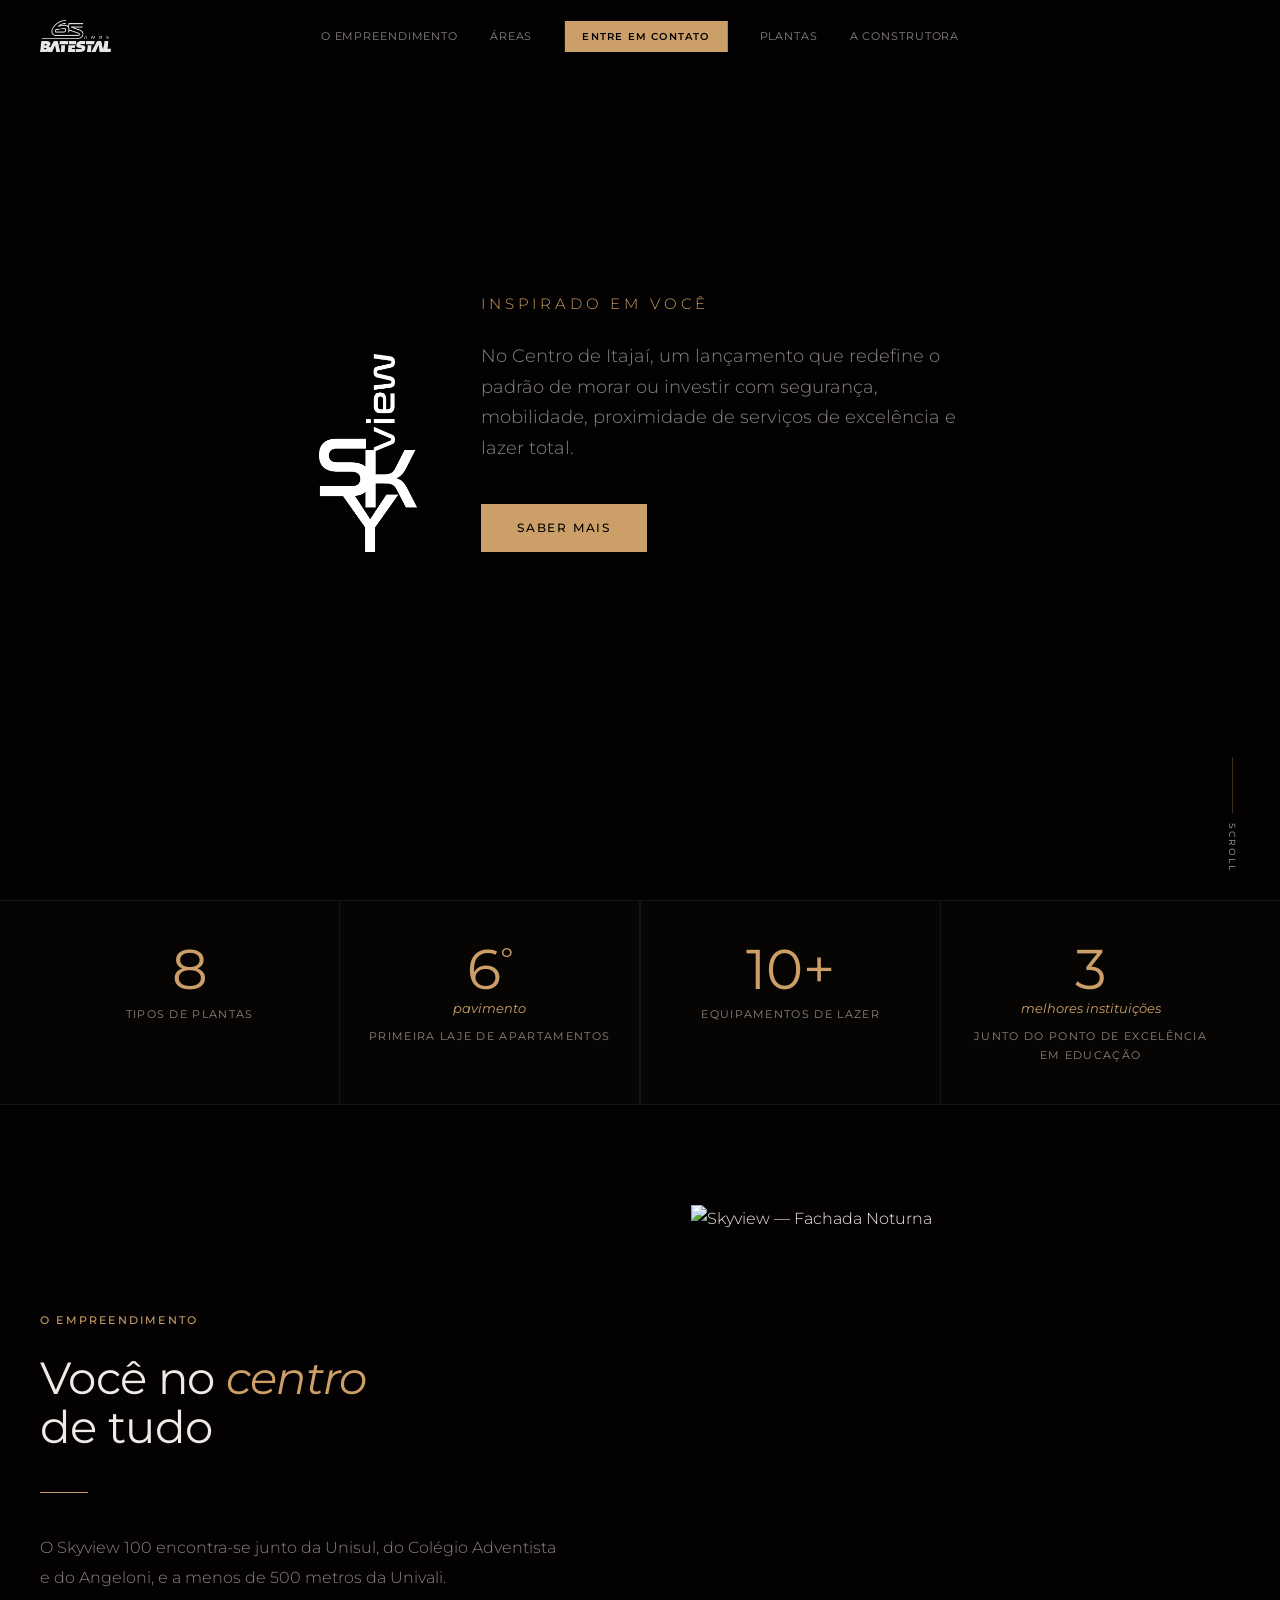
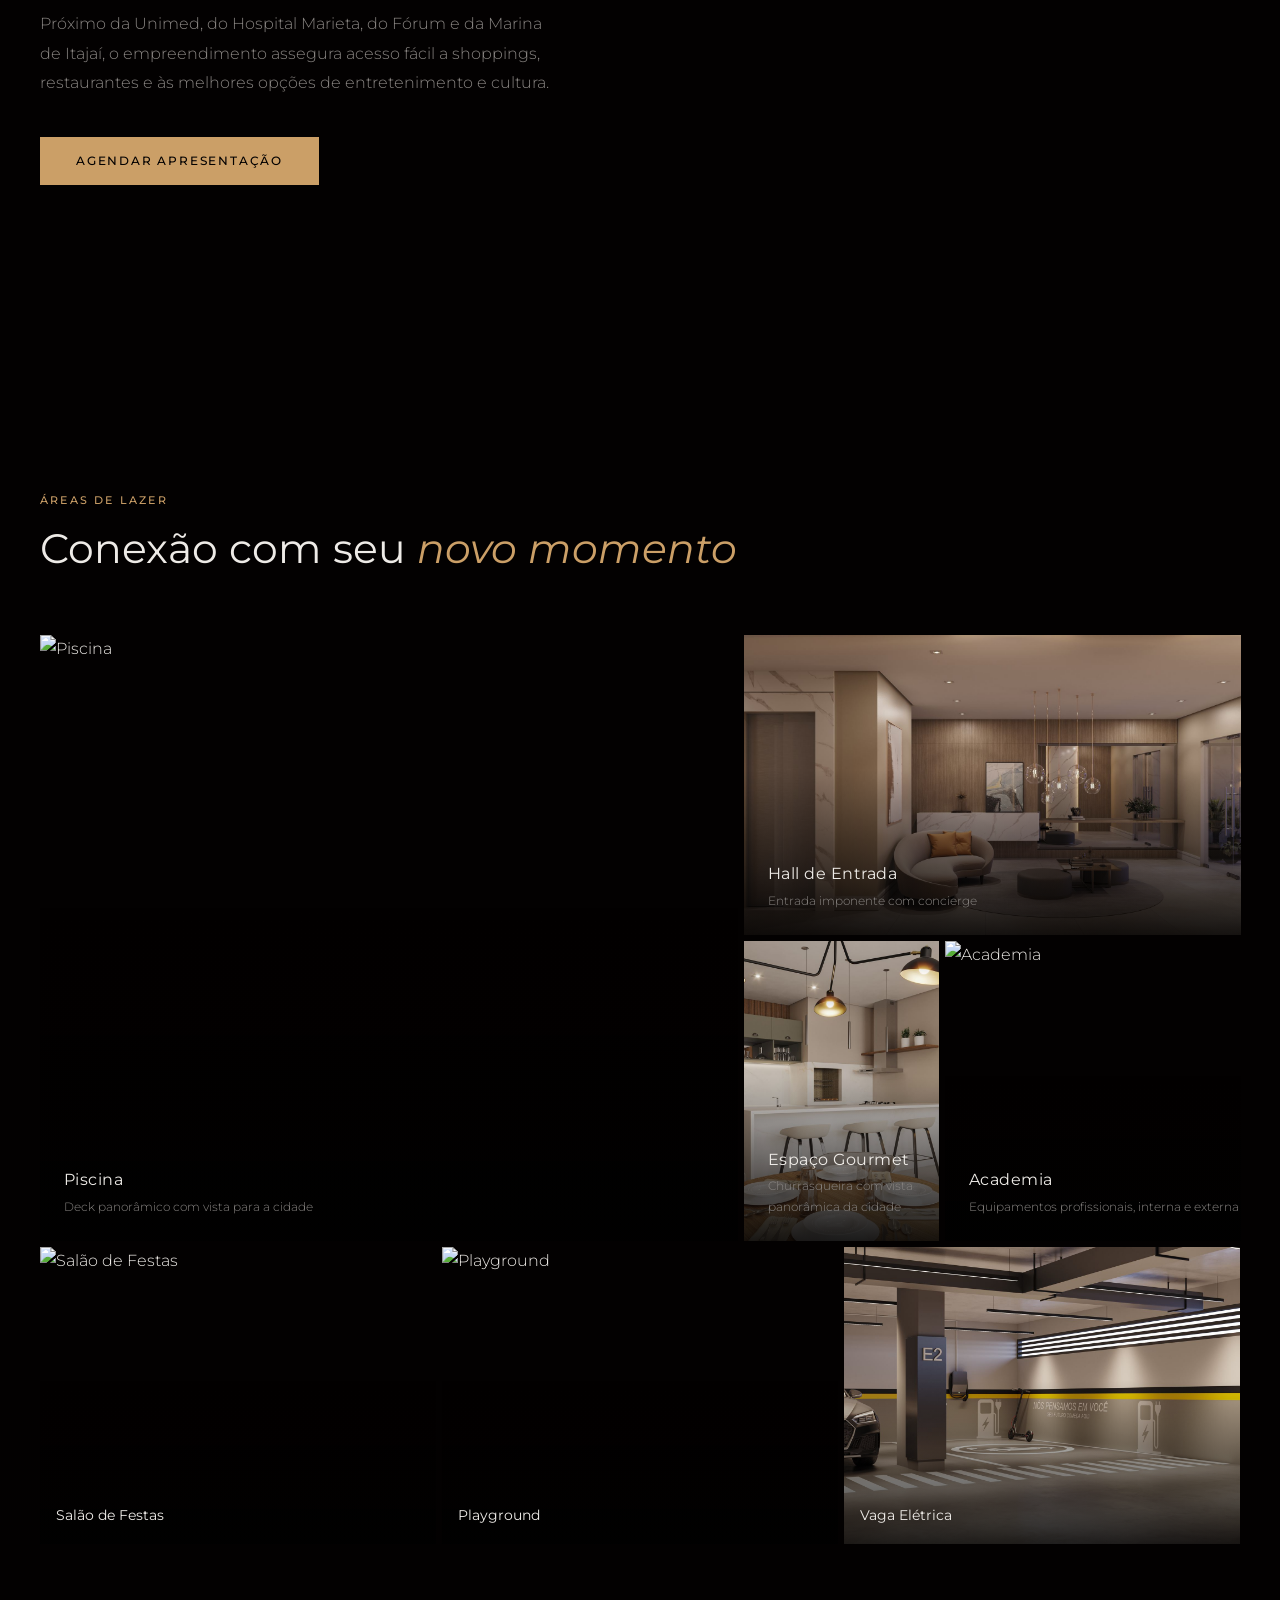
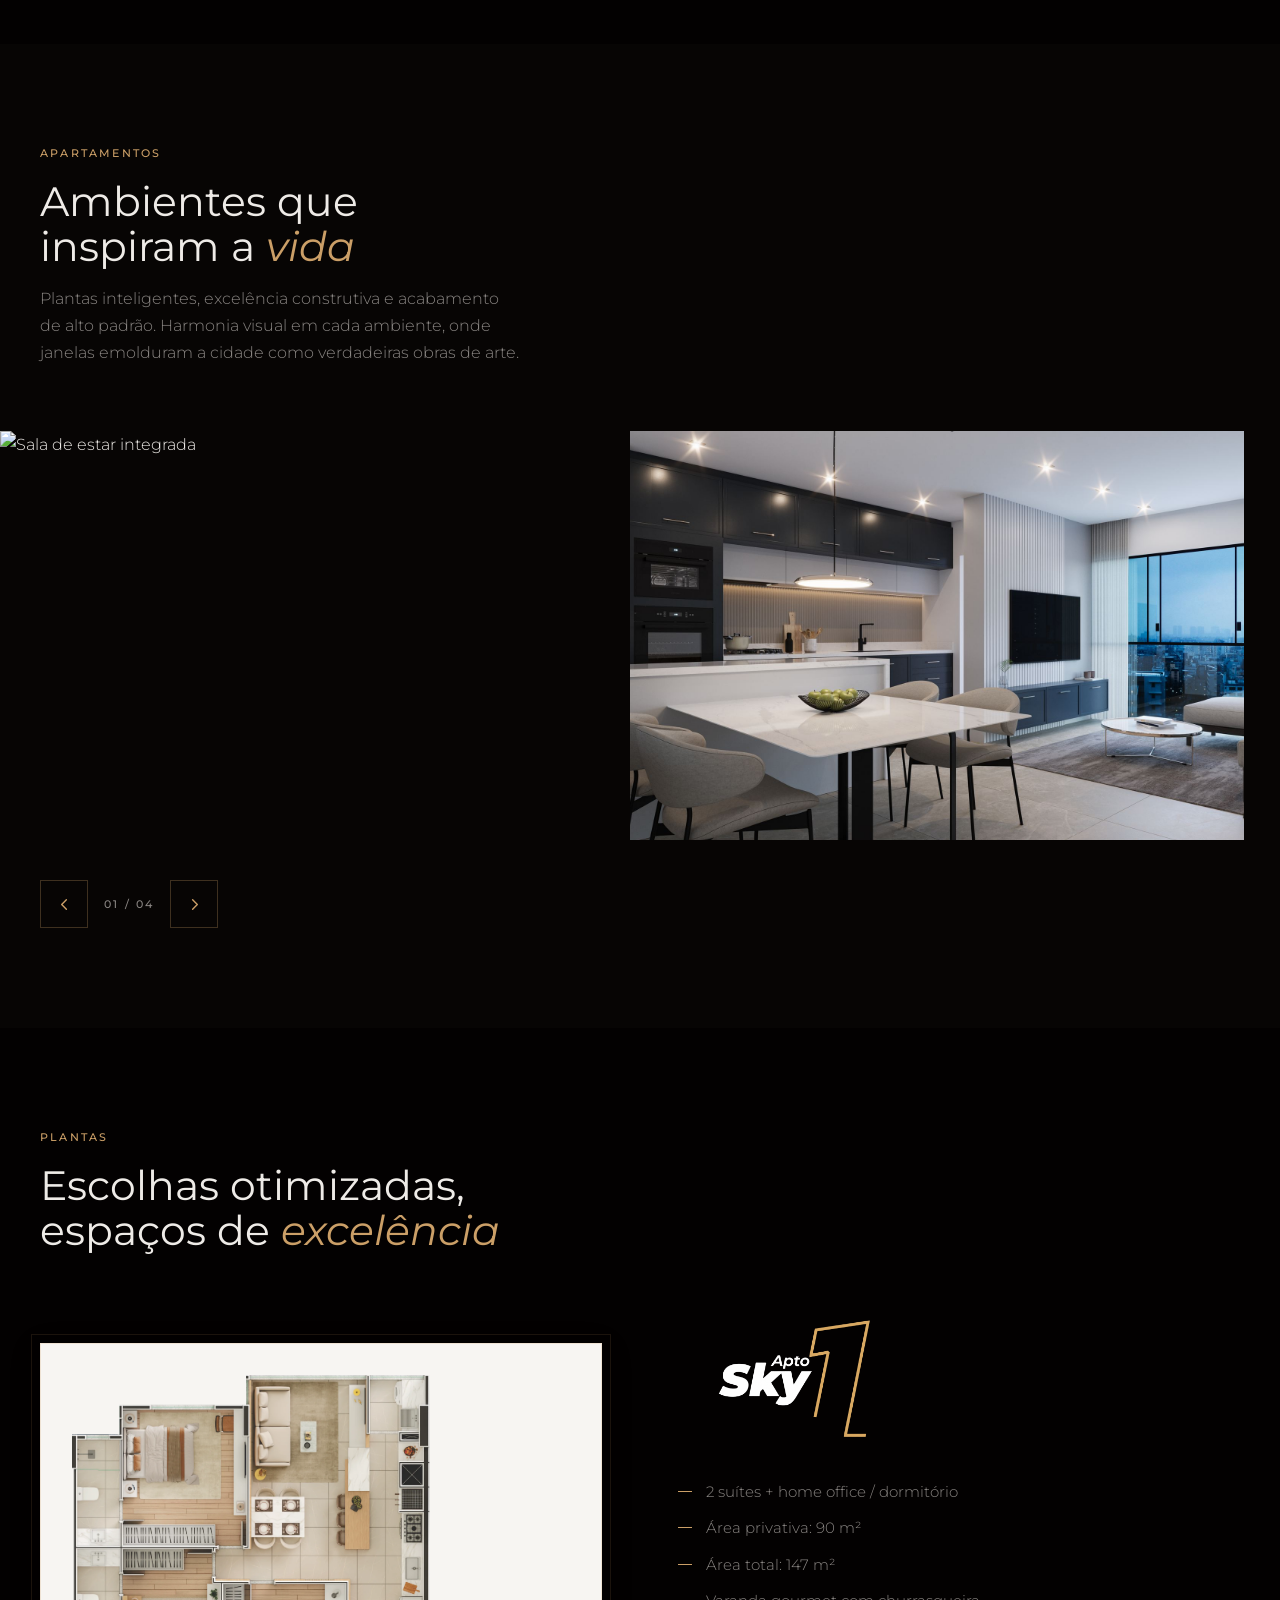
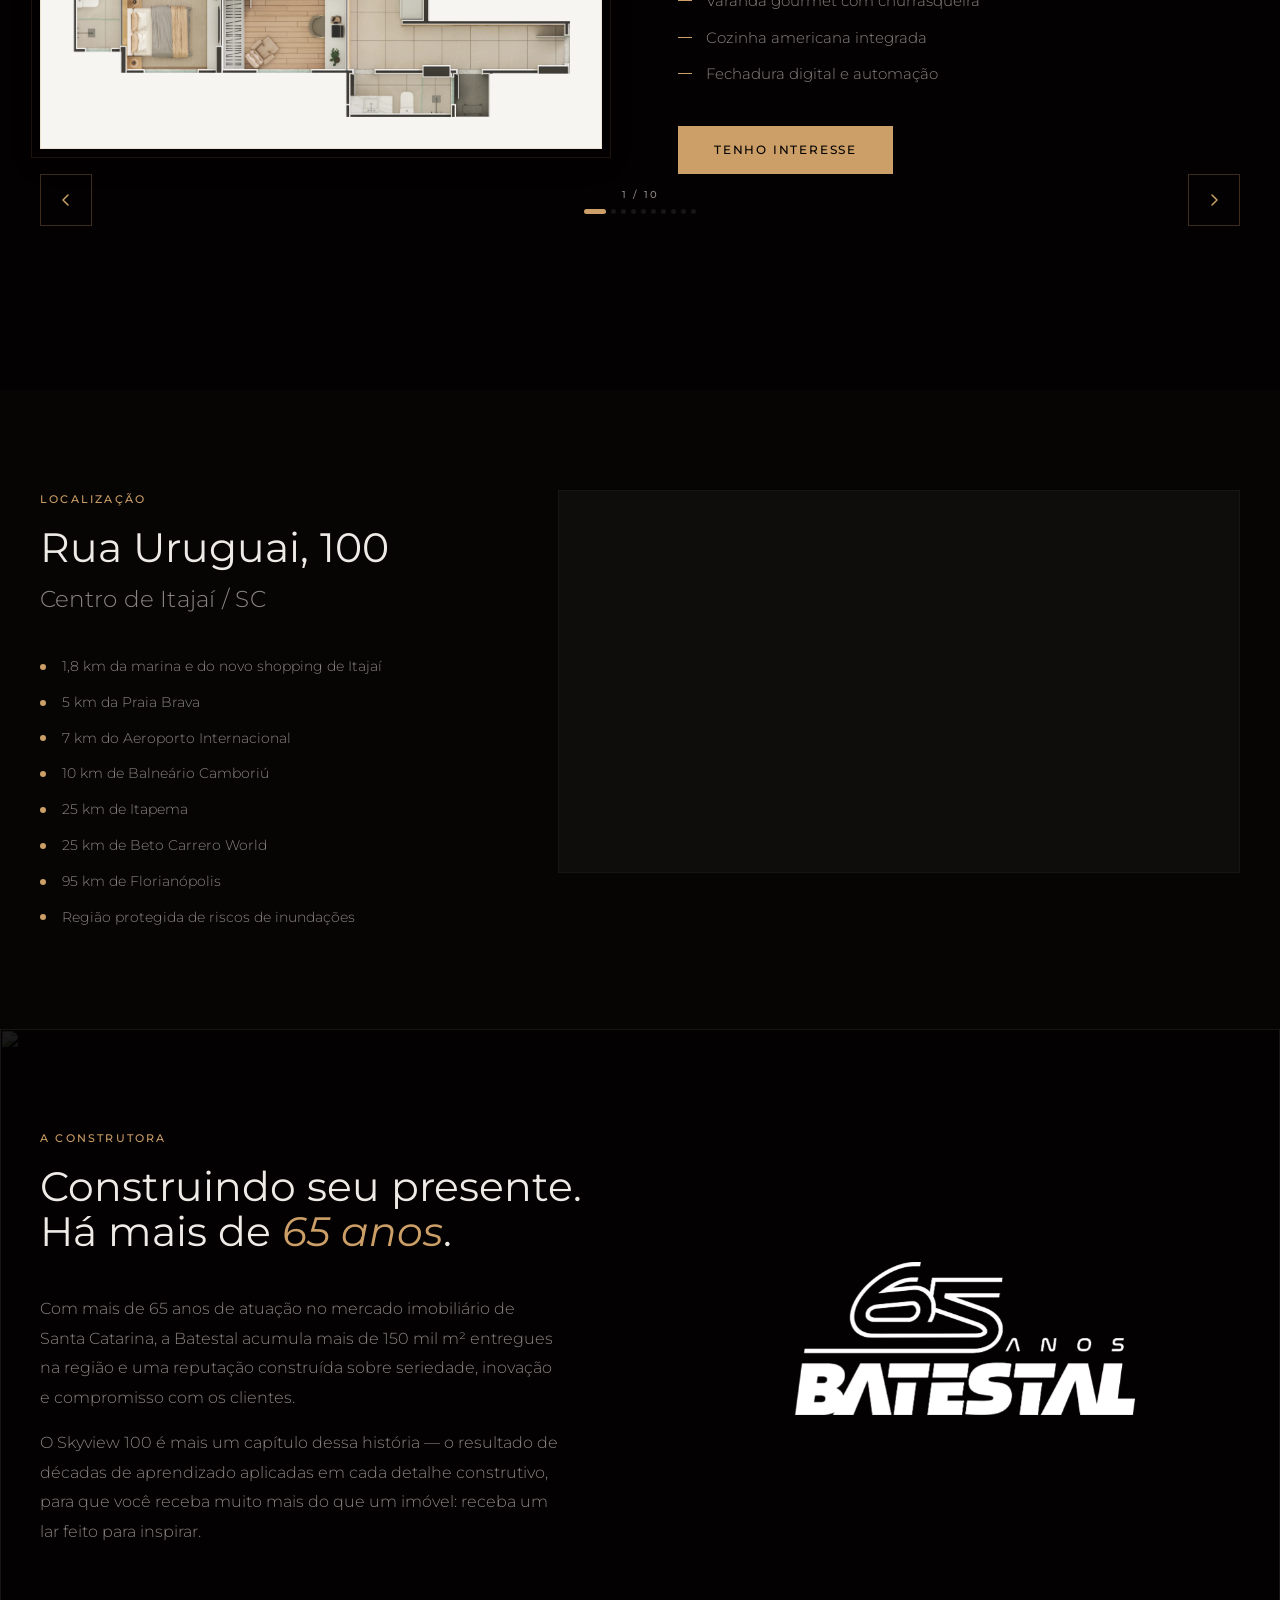
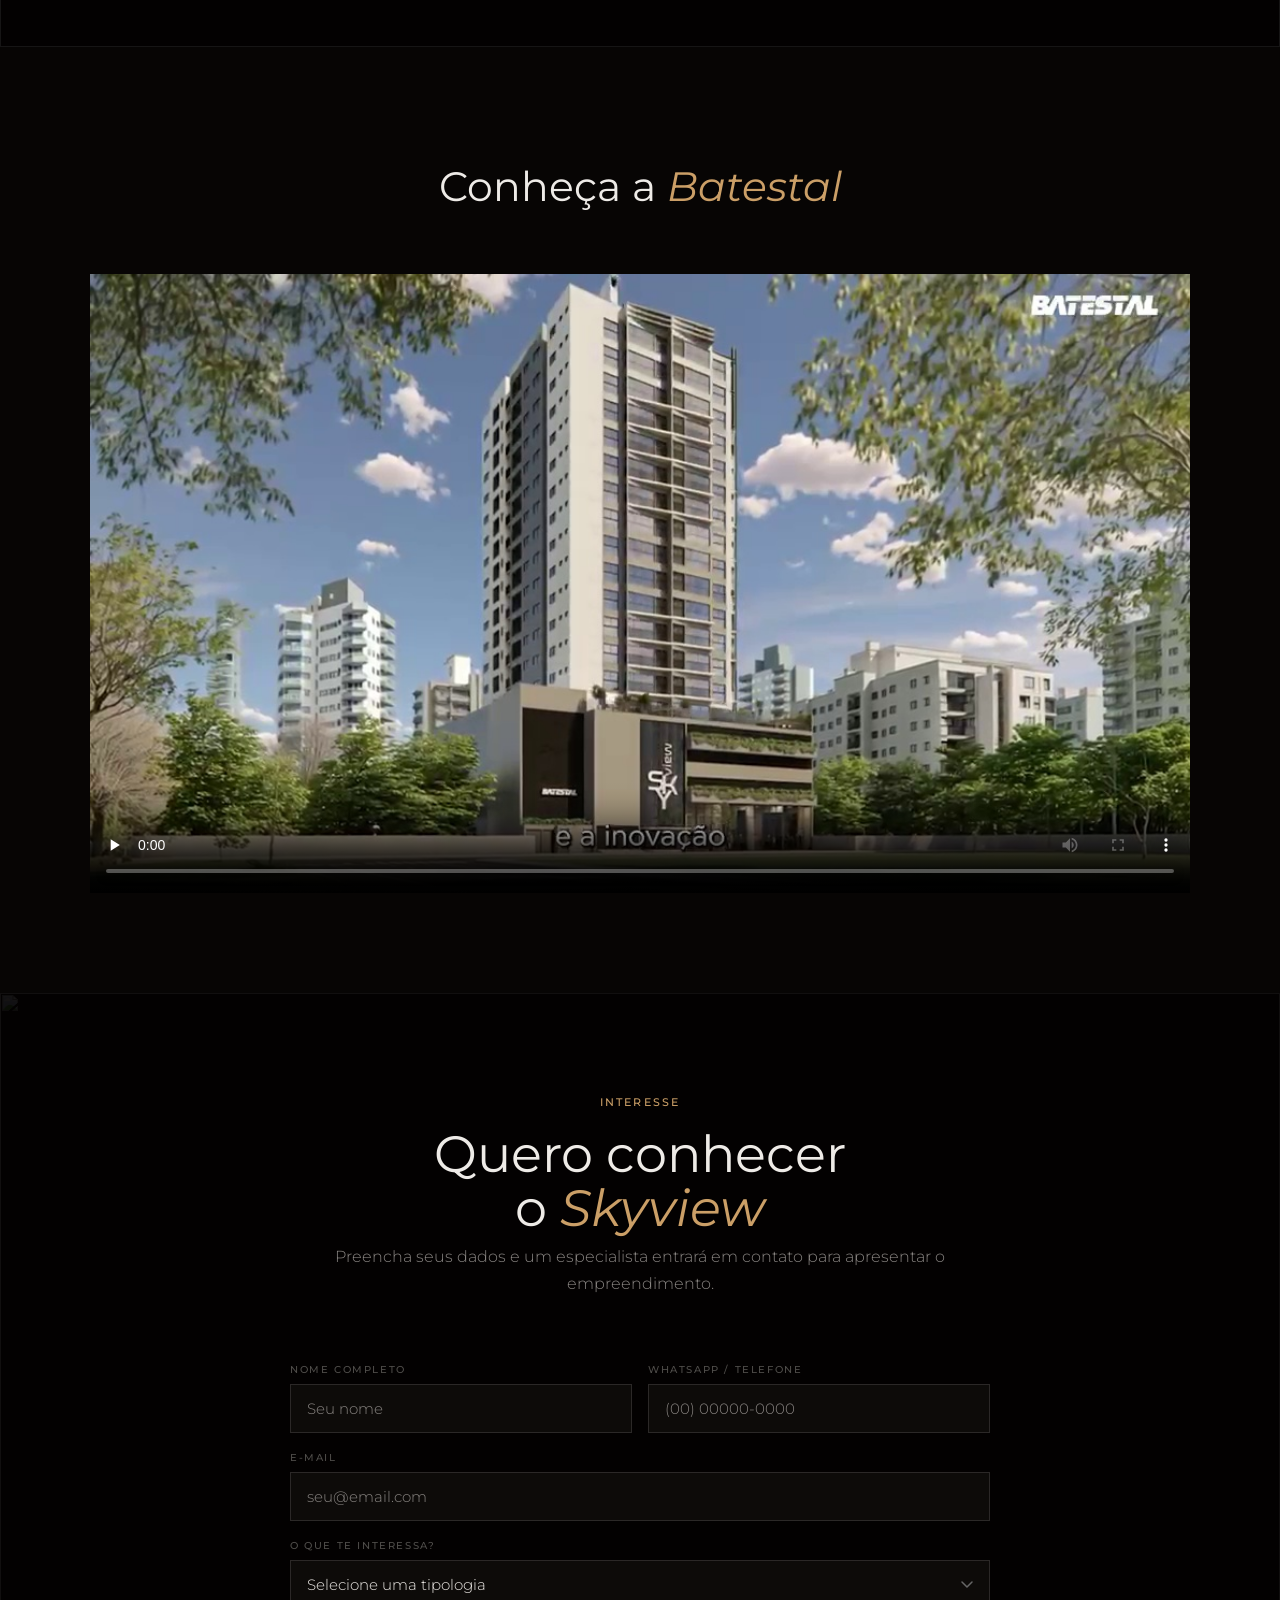
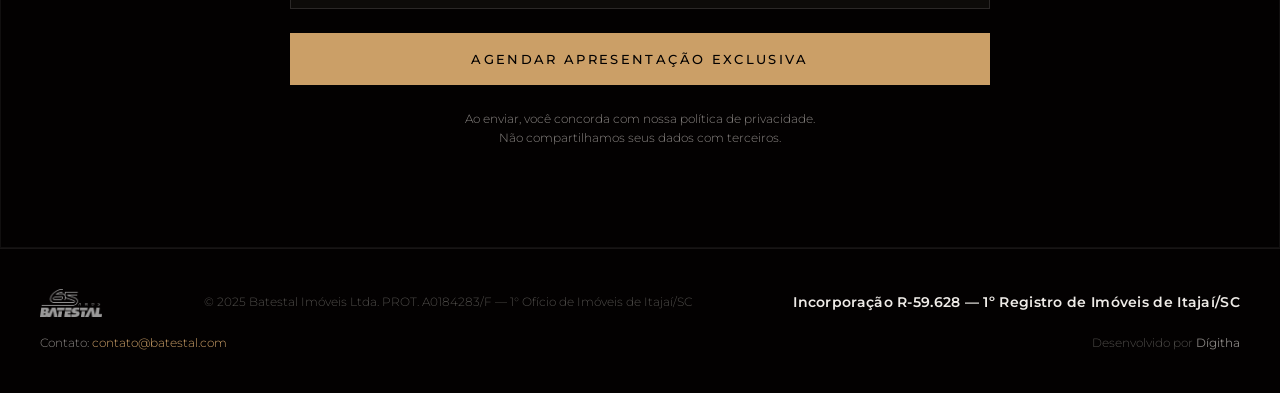
==== commit 477ebb5a: "Favicon SkyView nas 2 páginas + matrícula com mais destaque no rodapé - Favicon: favicon-skyview.png" ====
--- a/index.html
+++ b/index.html
@@ -4,6 +4,8 @@
   <meta charset="UTF-8">
   <meta name="viewport" content="width=device-width, initial-scale=1.0">
   <title>Skyview — Batestal | Lançamento</title>
+  <link rel="icon" type="image/png" href="assets/images/favicon-skyview.png">
+  <link rel="apple-touch-icon" href="assets/images/favicon-skyview.png">
   <meta name="description" content="Skyview — o novo lançamento da Batestal. Apartamentos de alto padrão com vista privilegiada e infraestrutura completa de lazer.">
 
   <!-- Meta Pixel Code -->
@@ -2210,7 +2212,7 @@
         <img src="assets/images/logo-branco.png" alt="Batestal">
       </div>
       <p class="footer__copy">© 2025 Batestal Imóveis Ltda. PROT. A0184283/F — 1° Ofício de Imóveis de Itajaí/SC</p>
-      <p class="footer__copy" style="font-size:13px;color:var(--text-muted);font-weight:400;">Incorporação R-59.628 — 1º Registro de Imóveis de Itajaí/SC</p>
+      <p class="footer__copy" style="font-size:14px;color:var(--text);font-weight:600;letter-spacing:.3px;">Incorporação R-59.628 — 1º Registro de Imóveis de Itajaí/SC</p>
       <p class="footer__email">Contato: <a href="mailto:contato@batestal.com">contato@batestal.com</a></p>
       <p class="footer__credit">Desenvolvido por <strong>Dígitha</strong></p>
     </div>
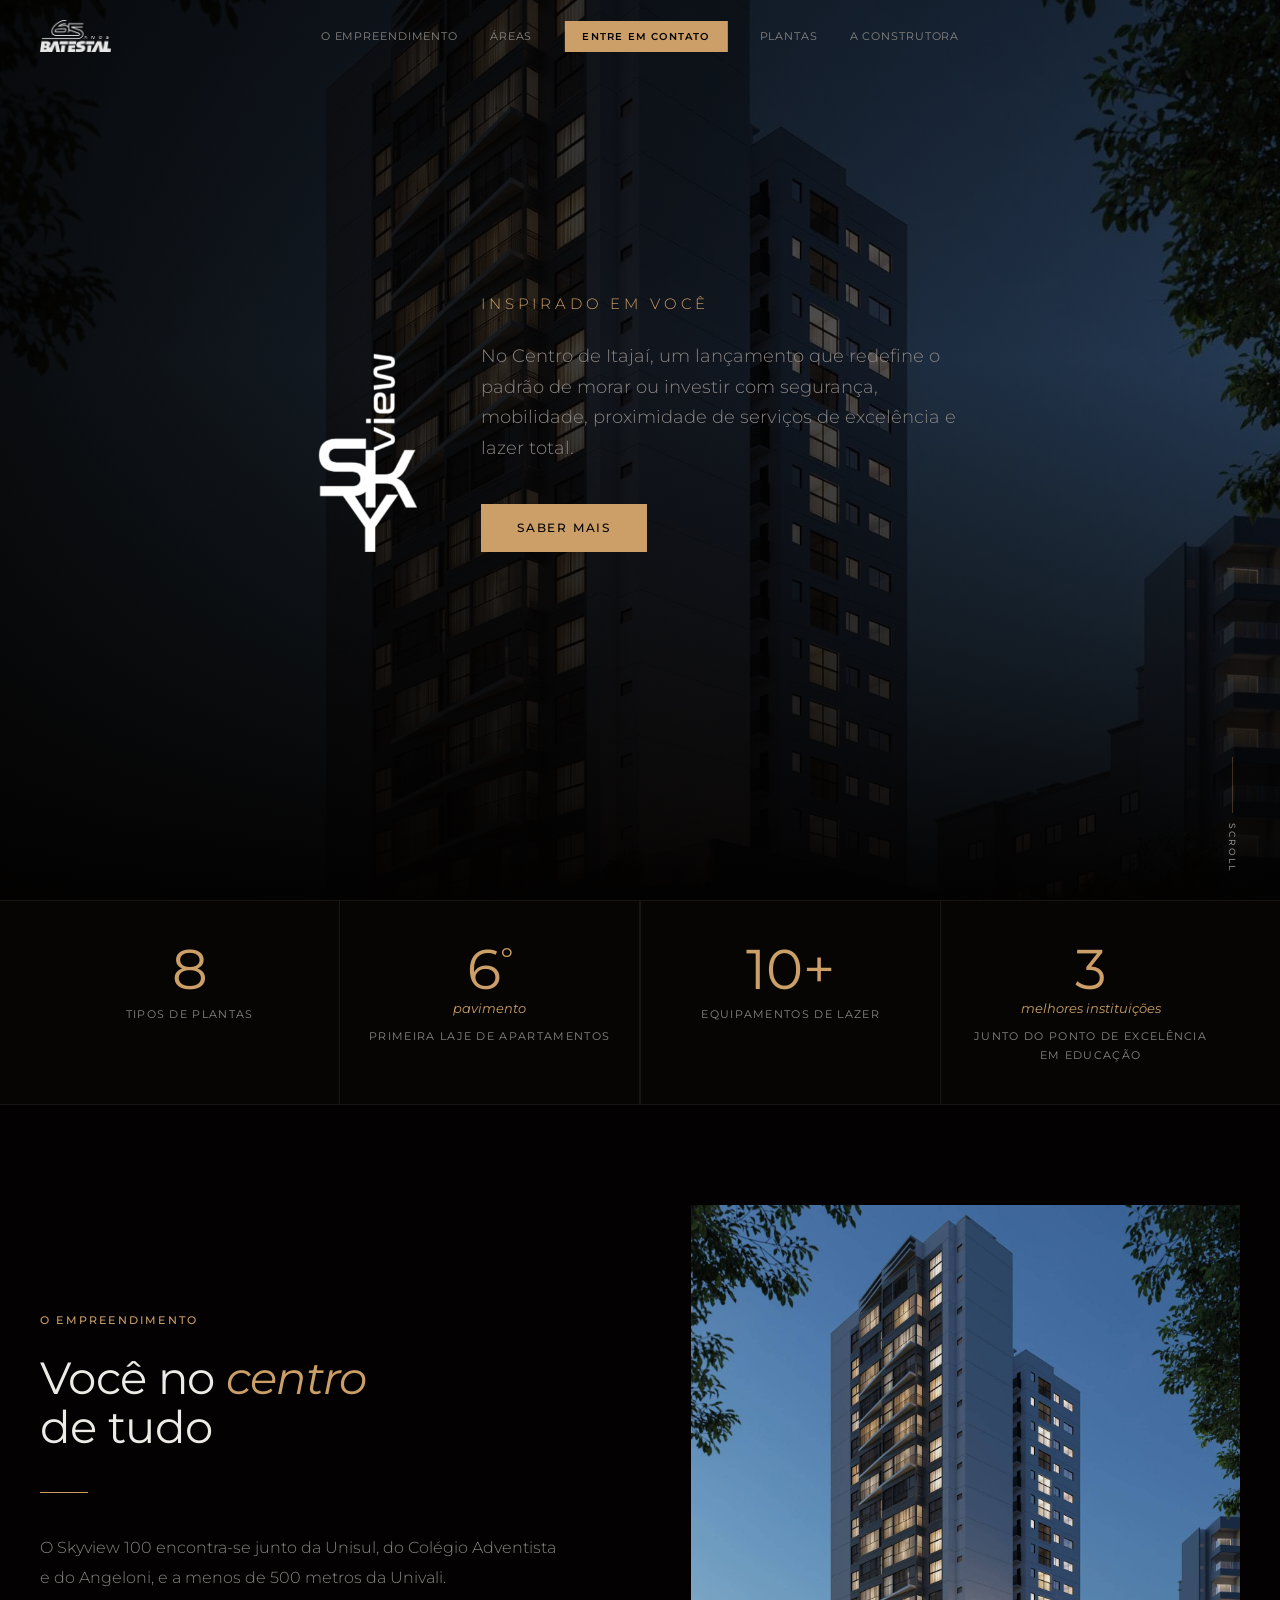
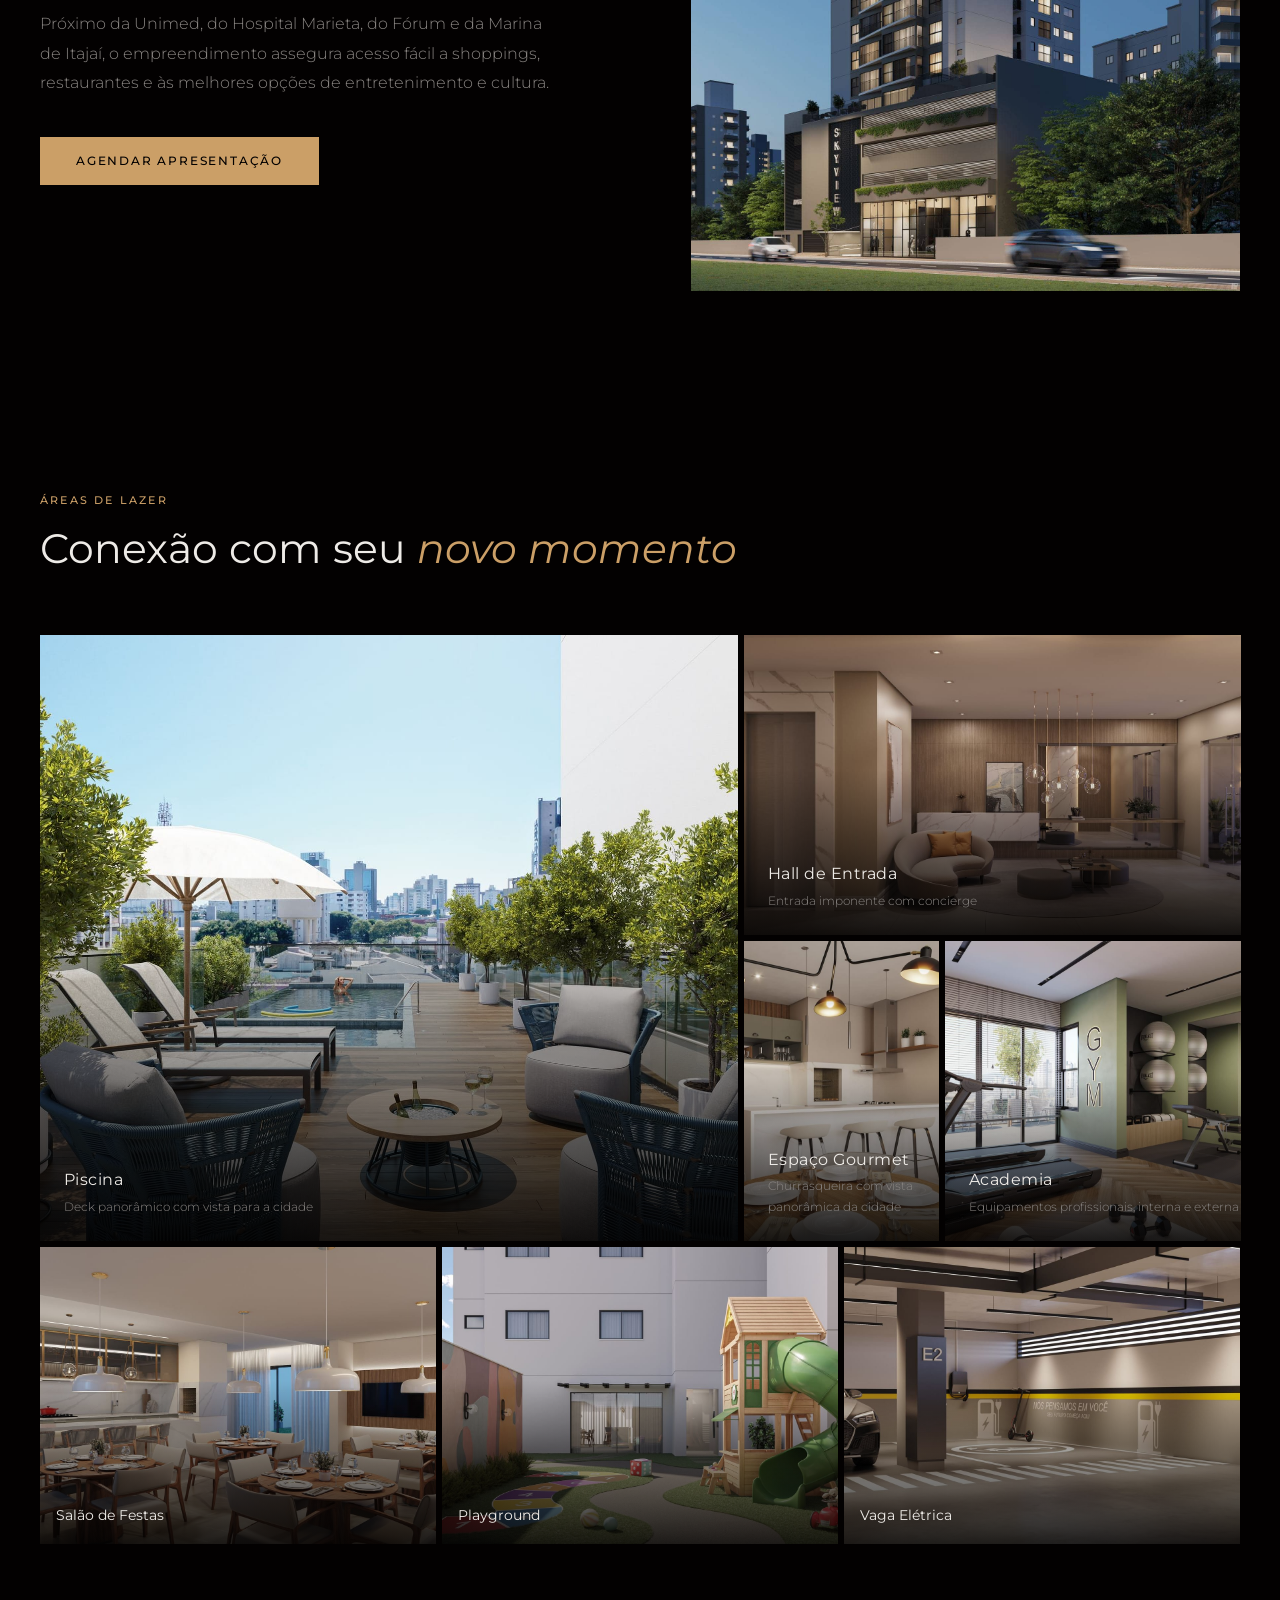
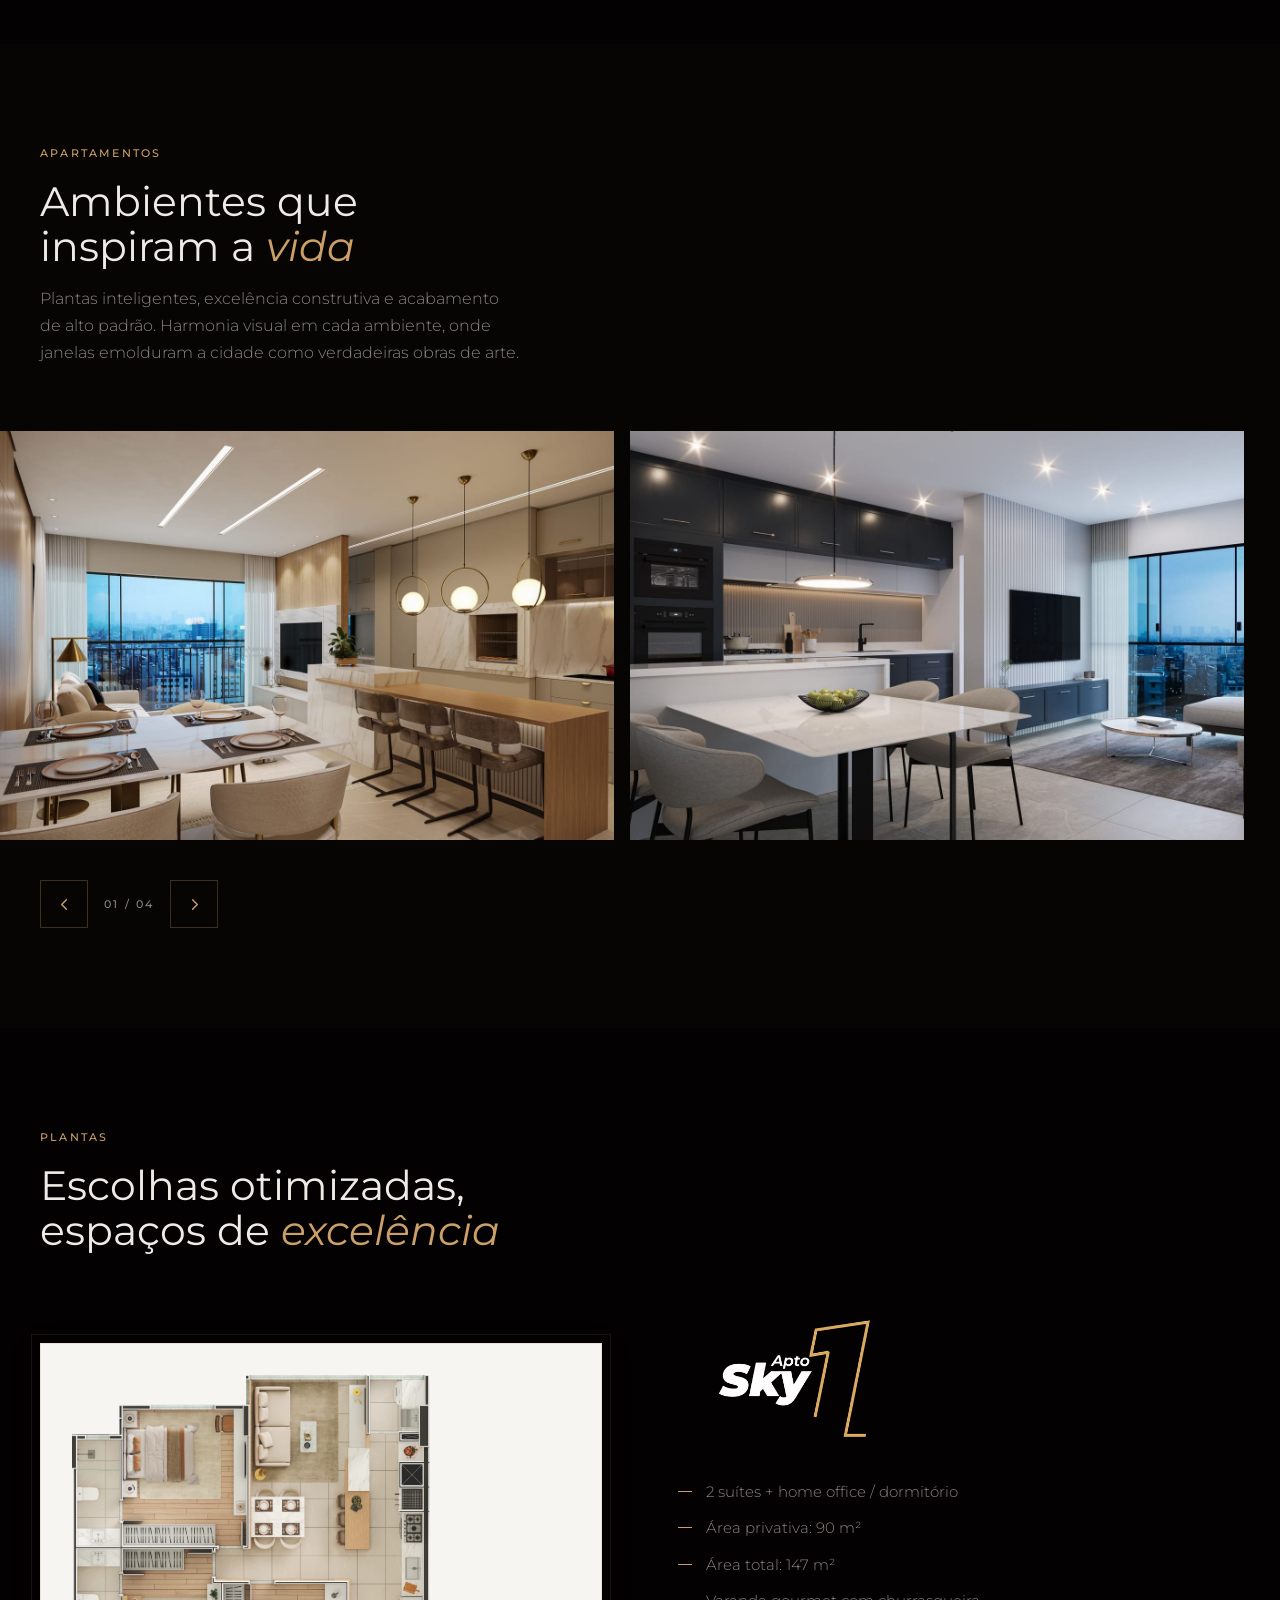
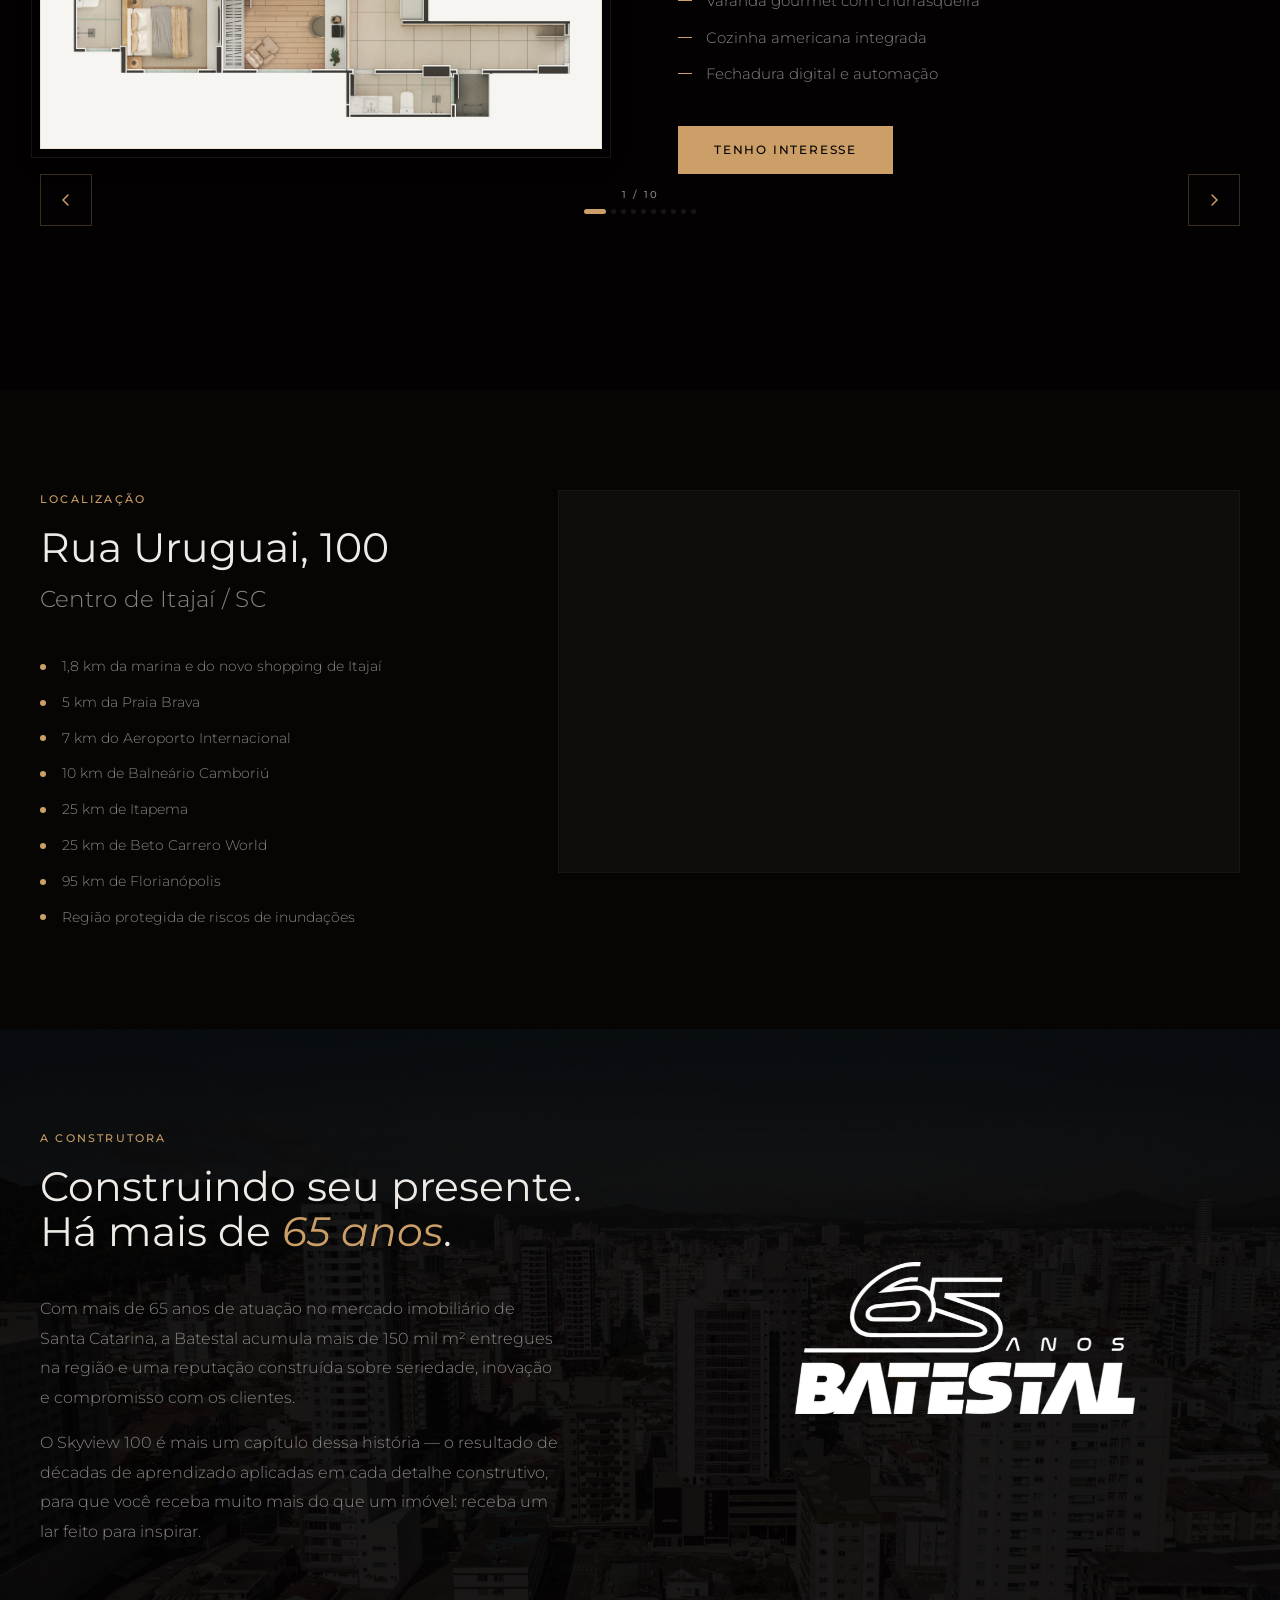
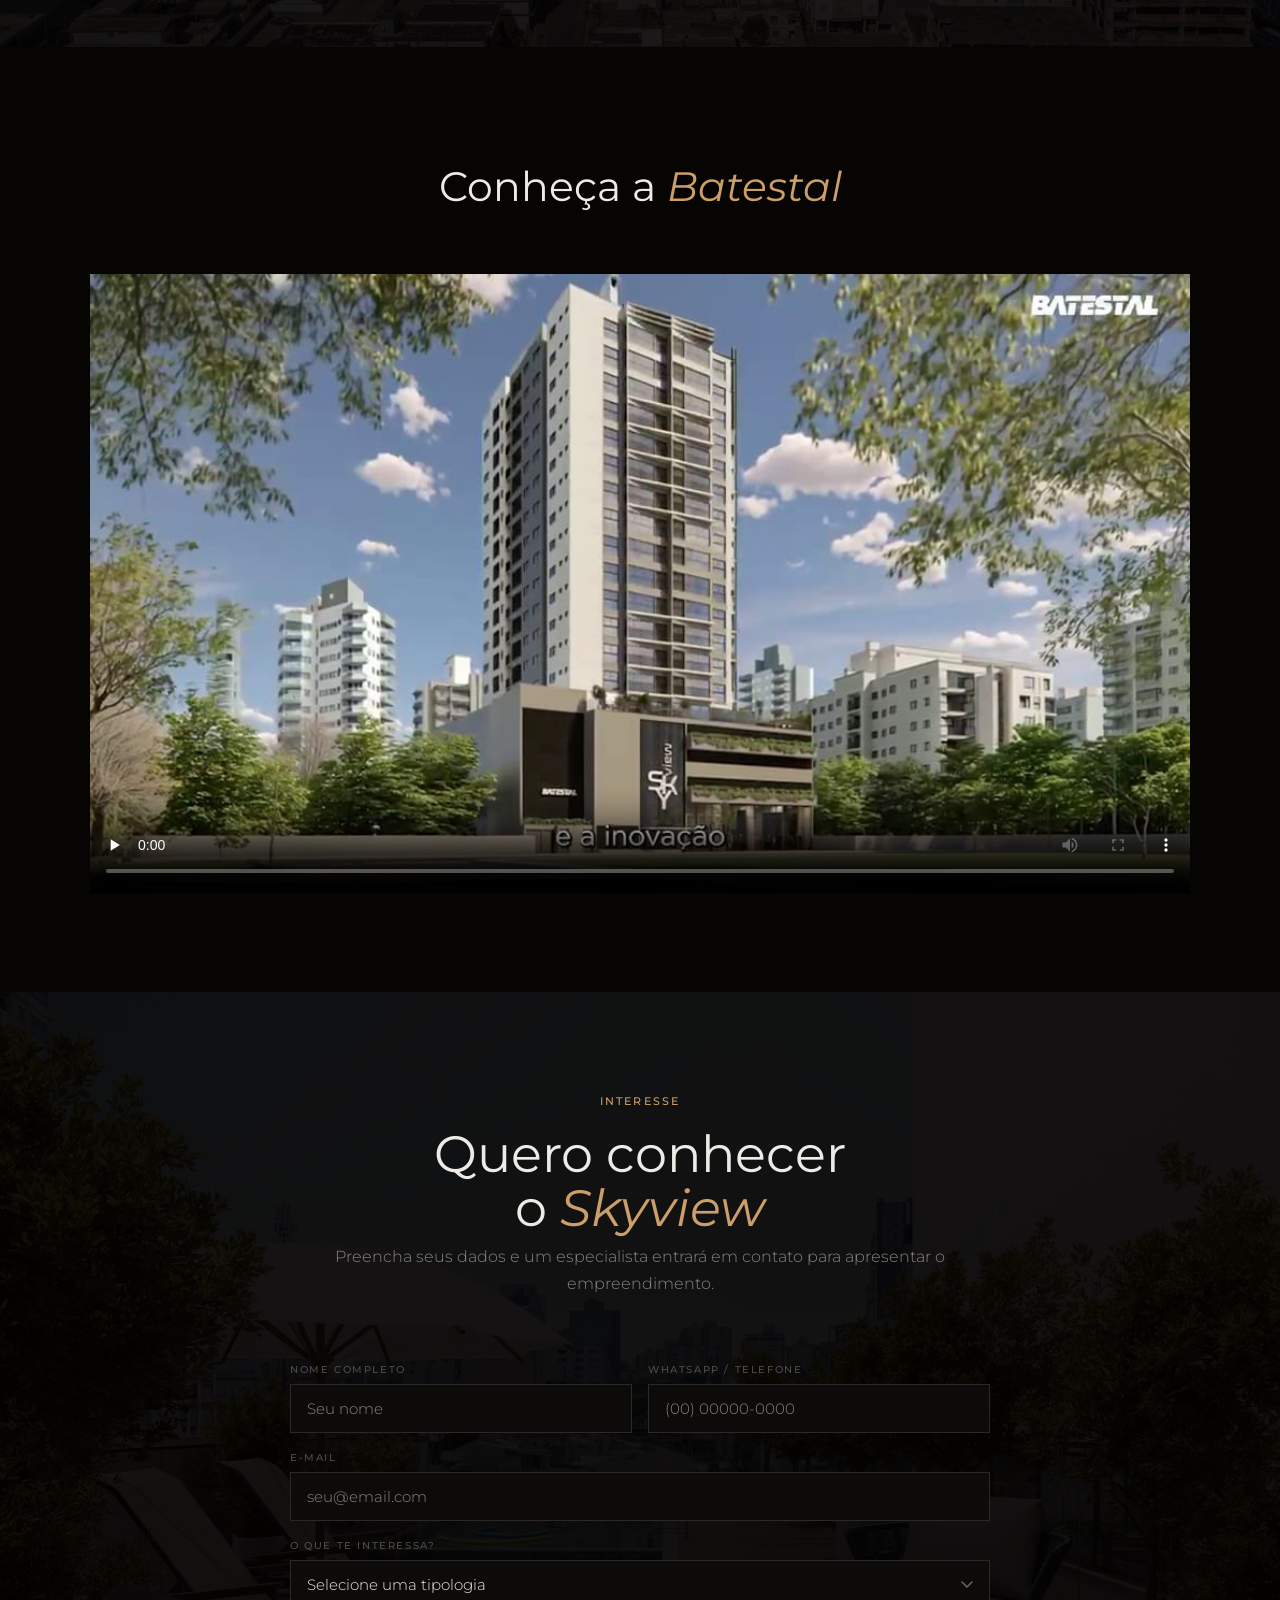
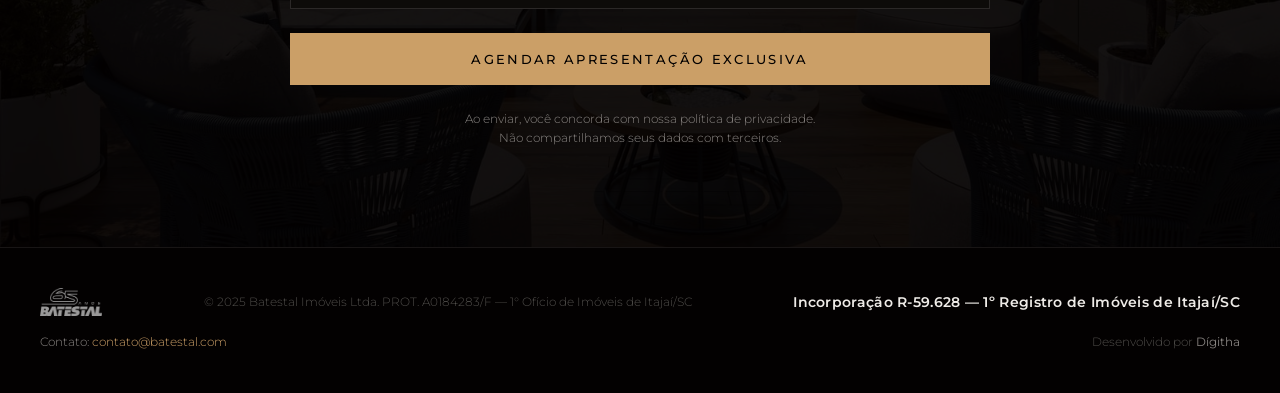
==== commit c7d33b62: "perf(lp): otimiza assets do SkyView — peso 41,5MB -> 19,2MB - logos PNG via sharp (palette): logo-sk" ====
--- a/index.html
+++ b/index.html
@@ -1688,7 +1688,7 @@
       </div>
 
       <div class="sobre__img-wrap reveal-img d2">
-        <img src="assets/images/fachada-noturna.jpg" alt="Skyview — Fachada Noturna" loading="eager" fetchpriority="high">
+        <img src="assets/images/fachada-noturna.jpg" alt="Skyview — Fachada Noturna" loading="lazy" fetchpriority="high">
       </div>
     </div>
   </div>
@@ -1709,7 +1709,7 @@
     <!-- Mosaic principal -->
     <div class="areas__mosaic">
       <div class="area-tile reveal-img" data-lb="areas" data-lb-src="assets/images/piscina.jpg" data-lb-caption="Piscina">
-        <img src="assets/images/piscina.jpg" alt="Piscina" loading="eager">
+        <img src="assets/images/piscina.jpg" alt="Piscina" loading="lazy">
         <div class="area-tile__grad"></div>
         <div class="area-tile__label">
           <div class="area-tile__name">Piscina</div>
@@ -1717,7 +1717,7 @@
         </div>
       </div>
       <div class="area-tile reveal-img" data-lb="areas" data-lb-src="assets/images/hall.jpg" data-lb-caption="Hall de Entrada">
-        <img src="assets/images/hall.jpg" alt="Hall de Entrada" loading="eager">
+        <img src="assets/images/hall.jpg" alt="Hall de Entrada" loading="lazy">
         <div class="area-tile__grad"></div>
         <div class="area-tile__label">
           <div class="area-tile__name">Hall de Entrada</div>
@@ -1725,7 +1725,7 @@
         </div>
       </div>
       <div class="area-tile reveal-img" data-lb="areas" data-lb-src="assets/images/gourmet.jpg" data-lb-caption="Espaço Gourmet">
-        <img src="assets/images/gourmet.jpg" alt="Espaço Gourmet" loading="eager">
+        <img src="assets/images/gourmet.jpg" alt="Espaço Gourmet" loading="lazy">
         <div class="area-tile__grad"></div>
         <div class="area-tile__label">
           <div class="area-tile__name">Espaço Gourmet</div>
@@ -1733,7 +1733,7 @@
         </div>
       </div>
       <div class="area-tile reveal-img" data-lb="areas" data-lb-src="assets/images/academia.jpg" data-lb-caption="Academia">
-        <img src="assets/images/academia.jpg" alt="Academia" loading="eager">
+        <img src="assets/images/academia.jpg" alt="Academia" loading="lazy">
         <div class="area-tile__grad"></div>
         <div class="area-tile__label">
           <div class="area-tile__name">Academia</div>
@@ -1745,17 +1745,17 @@
     <!-- Grid complementar -->
     <div class="areas__list">
       <div class="area-mini reveal-img" data-lb="areas" data-lb-src="assets/images/festas.jpg" data-lb-caption="Salão de Festas">
-        <img src="assets/images/festas.jpg" alt="Salão de Festas" loading="eager">
+        <img src="assets/images/festas.jpg" alt="Salão de Festas" loading="lazy">
         <div class="area-mini__grad"></div>
         <div class="area-mini__name">Salão de Festas</div>
       </div>
       <div class="area-mini reveal-img" data-lb="areas" data-lb-src="assets/images/playground.jpg" data-lb-caption="Playground">
-        <img src="assets/images/playground.jpg" alt="Playground" loading="eager">
+        <img src="assets/images/playground.jpg" alt="Playground" loading="lazy">
         <div class="area-mini__grad"></div>
         <div class="area-mini__name">Playground</div>
       </div>
       <div class="area-mini reveal-img" data-lb="areas" data-lb-src="assets/images/vaga-eletrica.jpg" data-lb-caption="Vaga Elétrica">
-        <img src="assets/images/vaga-eletrica.jpg" alt="Vaga Elétrica" loading="eager">
+        <img src="assets/images/vaga-eletrica.jpg" alt="Vaga Elétrica" loading="lazy">
         <div class="area-mini__grad"></div>
         <div class="area-mini__name">Vaga Elétrica</div>
       </div>
@@ -1779,16 +1779,16 @@
 
   <div class="slider__track" id="sliderTrack" role="region" aria-label="Galeria de interiores">
     <div class="slide reveal-img" data-lb="interiores" data-lb-src="assets/images/living-01.jpg" data-lb-caption="Sala de Estar Integrada">
-      <img src="assets/images/living-01.jpg" alt="Sala de estar integrada" loading="eager" fetchpriority="low">
+      <img src="assets/images/living-01.jpg" alt="Sala de estar integrada" loading="lazy" fetchpriority="low">
     </div>
     <div class="slide reveal-img d1" data-lb="interiores" data-lb-src="assets/images/living-02.jpg" data-lb-caption="Sala com Cozinha Americana">
-      <img src="assets/images/living-02.jpg" alt="Sala com cozinha americana" loading="eager">
+      <img src="assets/images/living-02.jpg" alt="Sala com cozinha americana" loading="lazy">
     </div>
     <div class="slide reveal-img d2" data-lb="interiores" data-lb-src="assets/images/living-03.jpg" data-lb-caption="Sala de Jantar">
-      <img src="assets/images/living-03.jpg" alt="Sala de jantar" loading="eager">
+      <img src="assets/images/living-03.jpg" alt="Sala de jantar" loading="lazy">
     </div>
     <div class="slide reveal-img d3" data-lb="interiores" data-lb-src="assets/images/suite.jpg" data-lb-caption="Suíte Master">
-      <img src="assets/images/suite.jpg" alt="Suíte master" loading="eager">
+      <img src="assets/images/suite.jpg" alt="Suíte master" loading="lazy">
     </div>
   </div>
   <div class="slider__nav">
@@ -1820,7 +1820,7 @@
     <div class="tab-panel active" id="tab-sky1" role="tabpanel">
       <div class="planta-layout">
         <div class="planta-img reveal-img">
-          <img src="assets/images/planta1.webp" alt="Sky 1 — Planta" loading="eager">
+          <img src="assets/images/planta1.webp" alt="Sky 1 — Planta" loading="lazy">
         </div>
         <div class="planta-desc reveal d2">
           <img src="assets/images/logo-sky1.png" alt="Sky 1" class="planta-logo">
@@ -1841,7 +1841,7 @@
     <div class="tab-panel" id="tab-sky2" role="tabpanel">
       <div class="planta-layout">
         <div class="planta-img reveal-img">
-          <img src="assets/images/planta2.webp" alt="Sky 2 — Planta" loading="eager">
+          <img src="assets/images/planta2.webp" alt="Sky 2 — Planta" loading="lazy">
         </div>
         <div class="planta-desc reveal d2">
           <img src="assets/images/logo-sky2.png" alt="Sky 2" class="planta-logo">
@@ -1862,7 +1862,7 @@
     <div class="tab-panel" id="tab-sky3" role="tabpanel">
       <div class="planta-layout">
         <div class="planta-img reveal-img">
-          <img src="assets/images/planta3.webp" alt="Sky 3 — Planta" loading="eager">
+          <img src="assets/images/planta3.webp" alt="Sky 3 — Planta" loading="lazy">
         </div>
         <div class="planta-desc reveal d2">
           <img src="assets/images/logo-sky3.png" alt="Sky 3" class="planta-logo">
@@ -1883,7 +1883,7 @@
     <div class="tab-panel" id="tab-sky4" role="tabpanel">
       <div class="planta-layout">
         <div class="planta-img reveal-img">
-          <img src="assets/images/planta4.webp" alt="Sky 4 — Planta" loading="eager">
+          <img src="assets/images/planta4.webp" alt="Sky 4 — Planta" loading="lazy">
         </div>
         <div class="planta-desc reveal d2">
           <img src="assets/images/logo-sky4.png" alt="Sky 4" class="planta-logo">
@@ -1904,7 +1904,7 @@
     <div class="tab-panel" id="tab-sky5" role="tabpanel">
       <div class="planta-layout">
         <div class="planta-img reveal-img">
-          <img src="assets/images/planta5.webp" alt="Sky 5 — Planta" loading="eager">
+          <img src="assets/images/planta5.webp" alt="Sky 5 — Planta" loading="lazy">
         </div>
         <div class="planta-desc reveal d2">
           <img src="assets/images/logo-sky5.png" alt="Sky 5" class="planta-logo">
@@ -1925,7 +1925,7 @@
     <div class="tab-panel" id="tab-sky603" role="tabpanel">
       <div class="planta-layout">
         <div class="planta-img reveal-img">
-          <img src="assets/images/planta603.webp" alt="Sky 603 — Planta" loading="eager">
+          <img src="assets/images/planta603.webp" alt="Sky 603 — Planta" loading="lazy">
         </div>
         <div class="planta-desc reveal d2">
           <img src="assets/images/logo-sky603.png" alt="Sky 603" class="planta-logo">
@@ -1946,7 +1946,7 @@
     <div class="tab-panel" id="tab-sky604" role="tabpanel">
       <div class="planta-layout">
         <div class="planta-img reveal-img">
-          <img src="assets/images/planta604.webp" alt="Sky 604 — Planta" loading="eager">
+          <img src="assets/images/planta604.webp" alt="Sky 604 — Planta" loading="lazy">
         </div>
         <div class="planta-desc reveal d2">
           <img src="assets/images/logo-sky604.png" alt="Sky 604" class="planta-logo">
@@ -1967,7 +1967,7 @@
     <div class="tab-panel" id="tab-sky605" role="tabpanel">
       <div class="planta-layout">
         <div class="planta-img reveal-img">
-          <img src="assets/images/planta605.webp" alt="Sky 605 — Planta" loading="eager">
+          <img src="assets/images/planta605.webp" alt="Sky 605 — Planta" loading="lazy">
         </div>
         <div class="planta-desc reveal d2">
           <img src="assets/images/logo-sky605.png" alt="Sky 605" class="planta-logo">
@@ -1988,7 +1988,7 @@
     <div class="tab-panel" id="tab-lazer" role="tabpanel">
       <div class="planta-layout">
         <div class="planta-img reveal-img">
-          <img src="assets/images/skygardenplantas.webp" alt="Pavimento Lazer — Skyview" loading="eager">
+          <img src="assets/images/skygardenplantas.webp" alt="Pavimento Lazer — Skyview" loading="lazy">
         </div>
         <div class="planta-desc reveal d2">
           <h3 class="planta-desc__title">Pavimento <em>Lazer</em></h3>
@@ -2009,7 +2009,7 @@
     <div class="tab-panel" id="tab-terreo" role="tabpanel">
       <div class="planta-layout">
         <div class="planta-img reveal-img">
-          <img src="assets/images/planta-terreo.webp" alt="Pavimento Térreo — Skyview" loading="eager">
+          <img src="assets/images/planta-terreo.webp" alt="Pavimento Térreo — Skyview" loading="lazy">
         </div>
         <div class="planta-desc reveal d2">
           <h3 class="planta-desc__title">Pavimento <em>Térreo</em></h3>
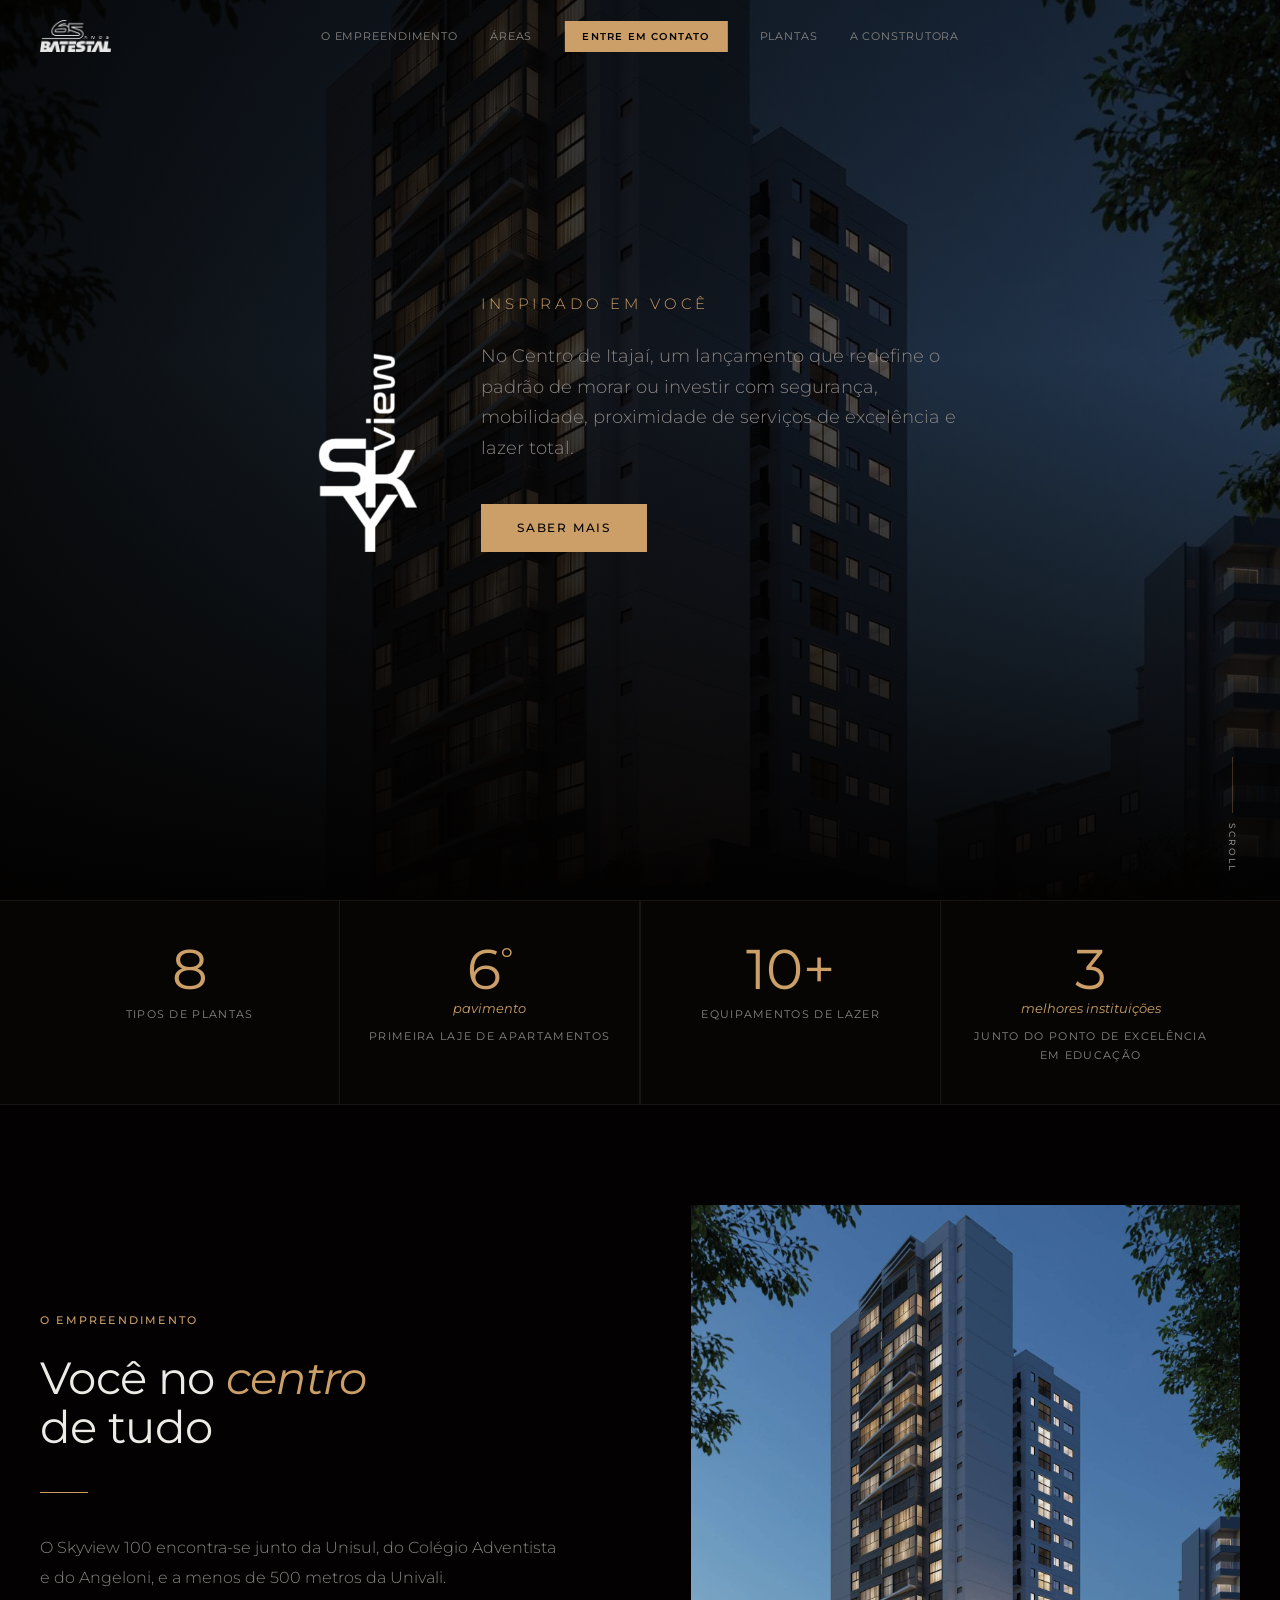
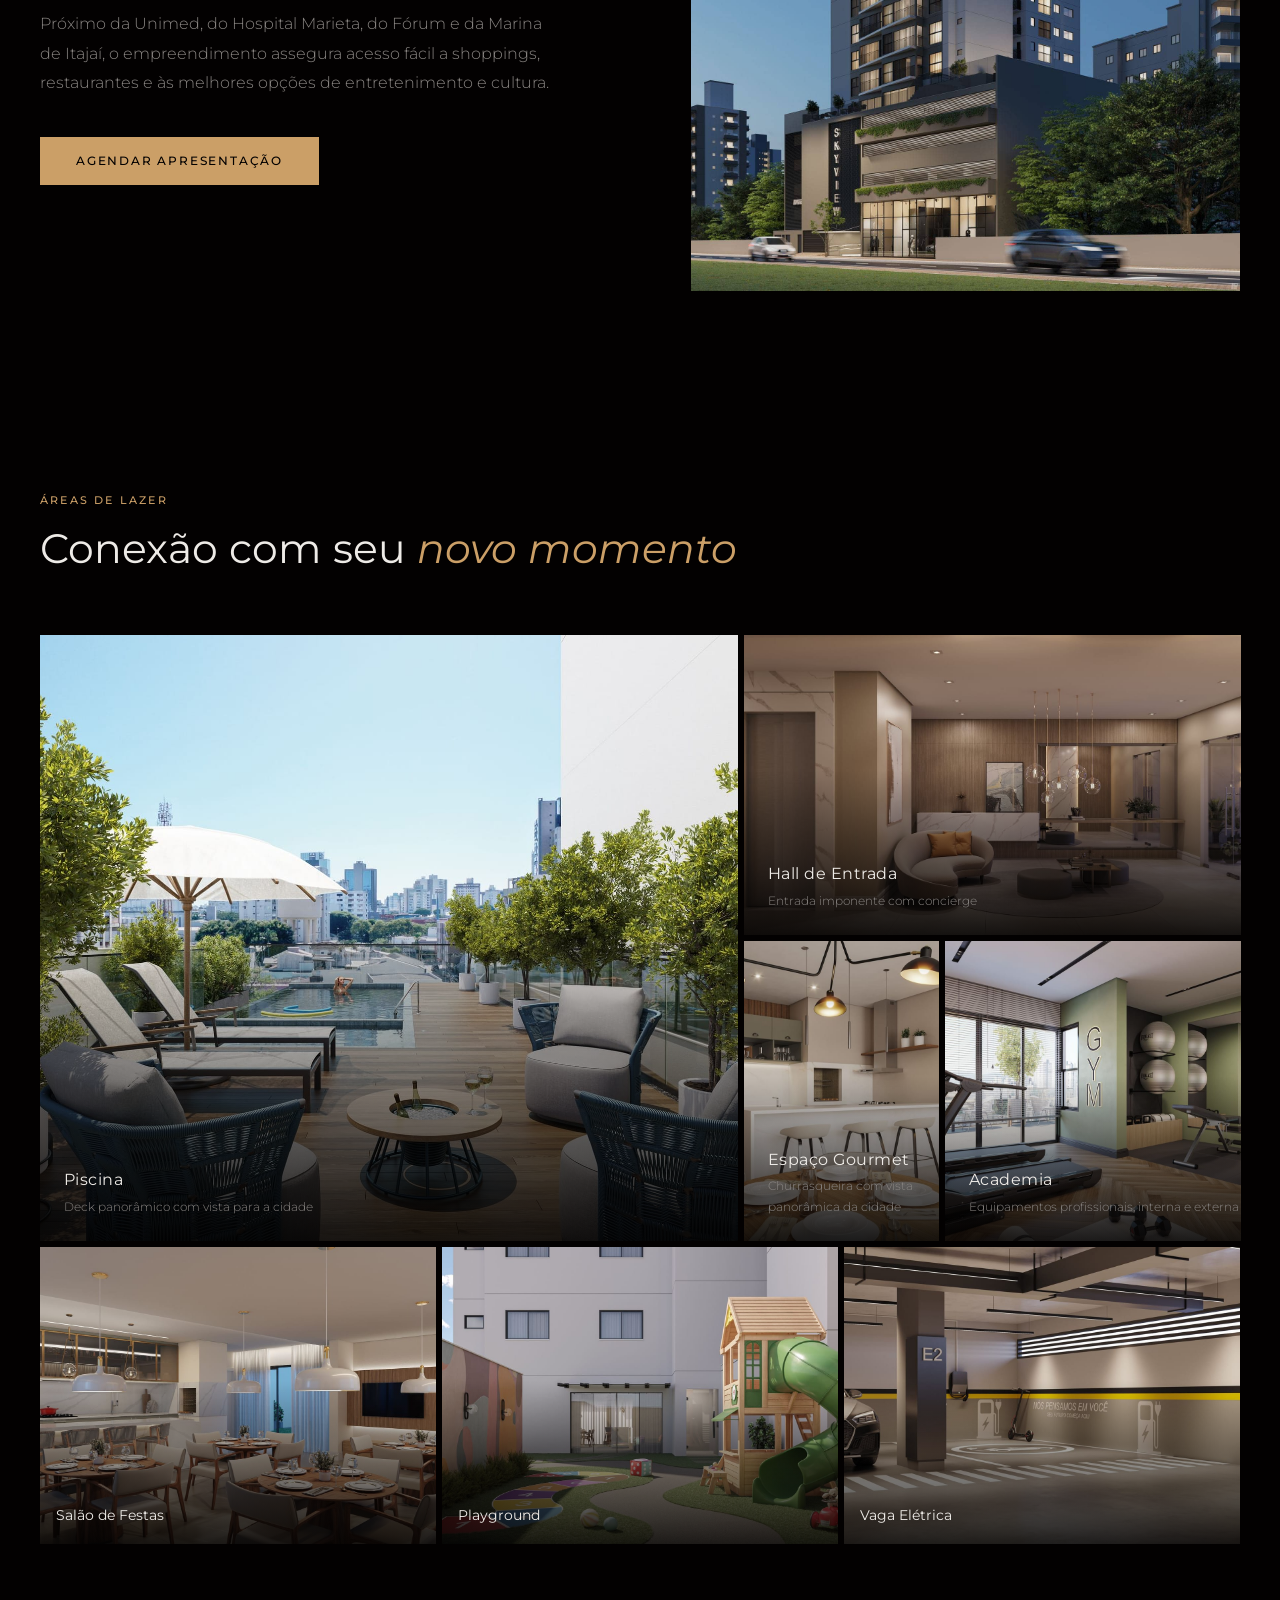
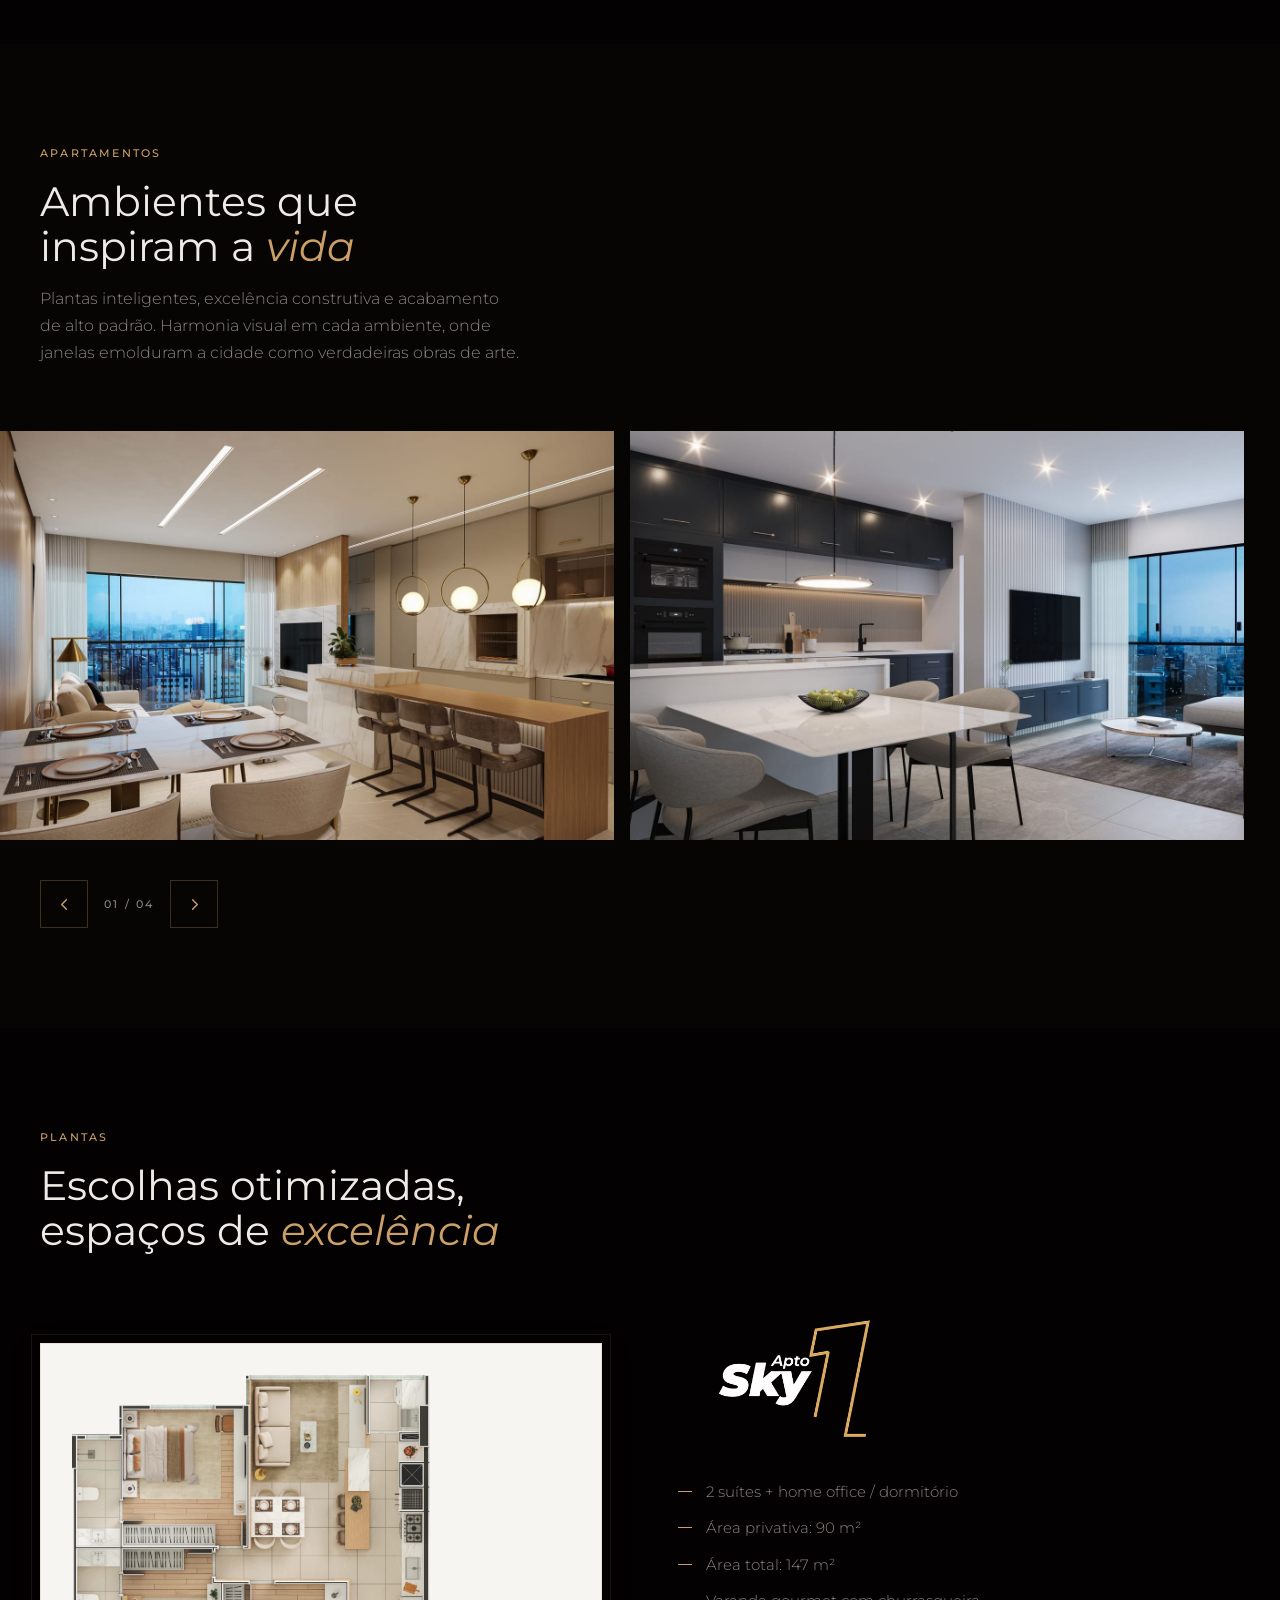
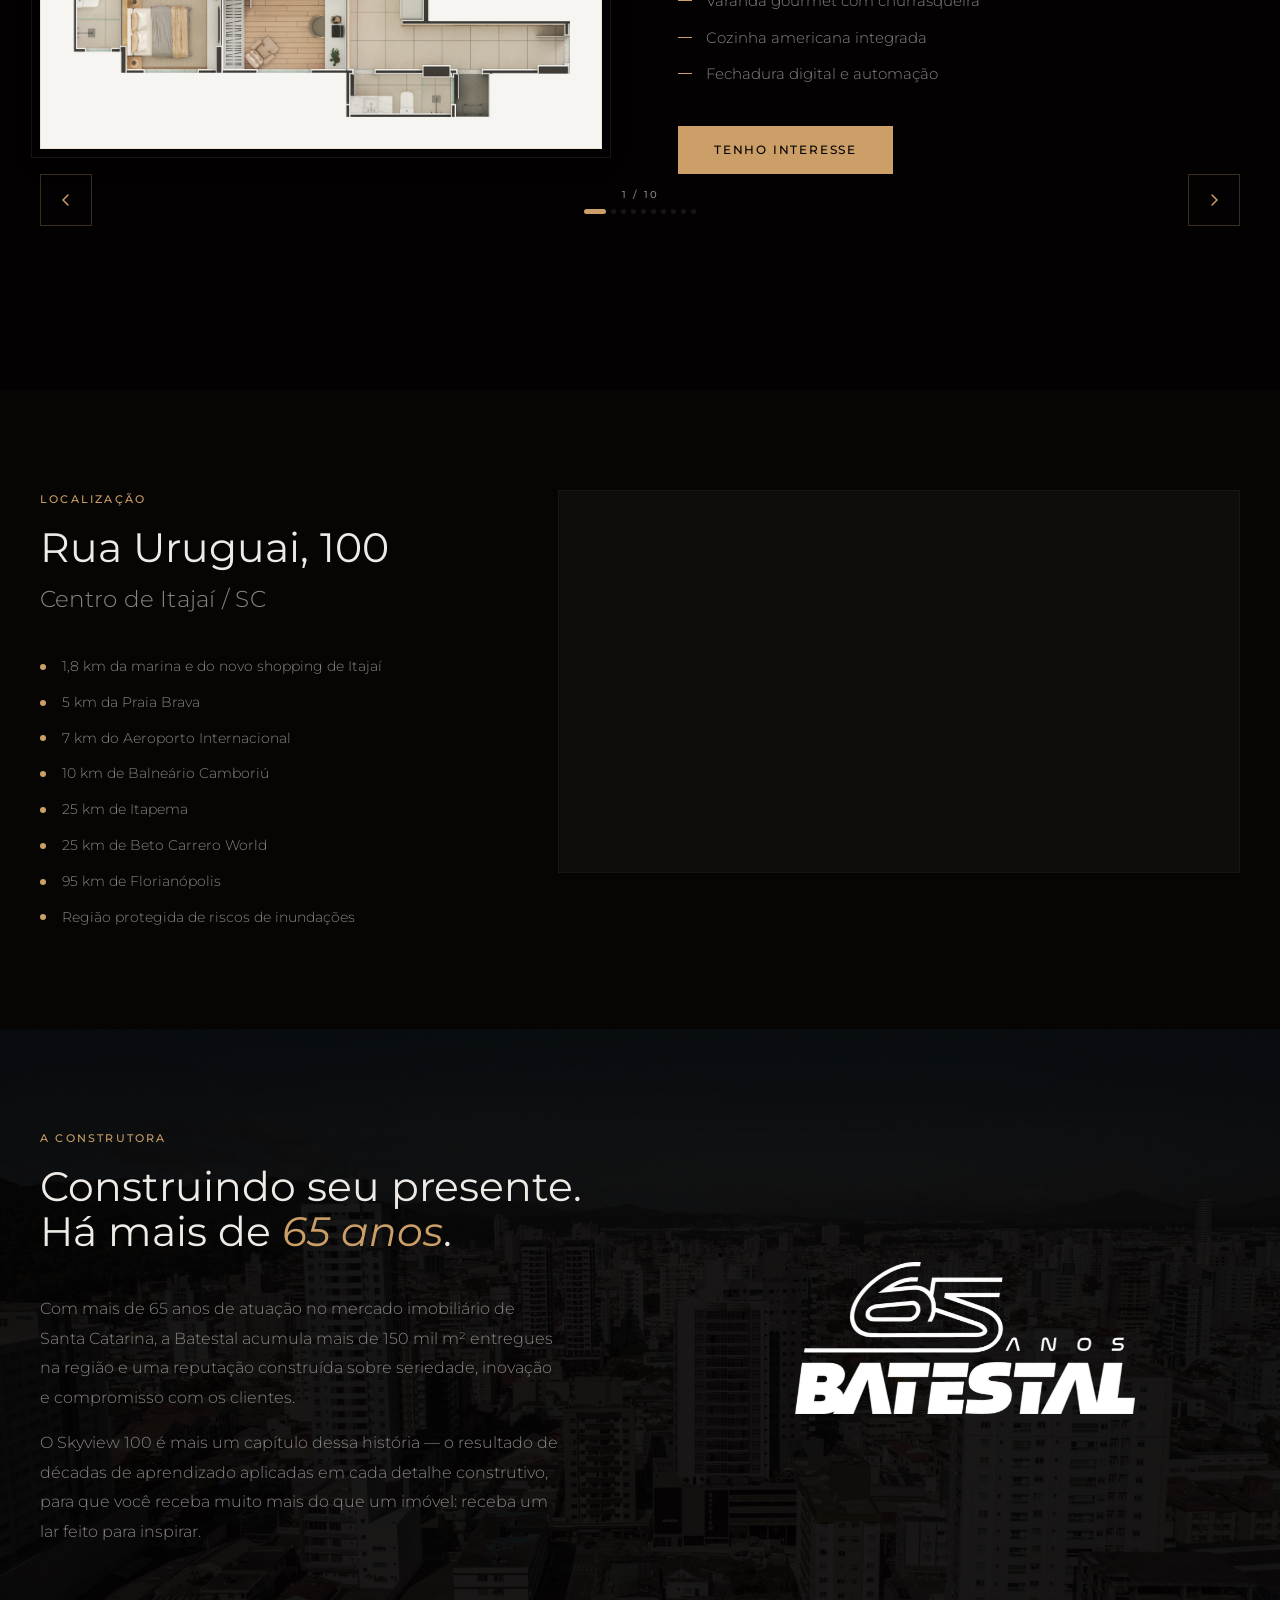
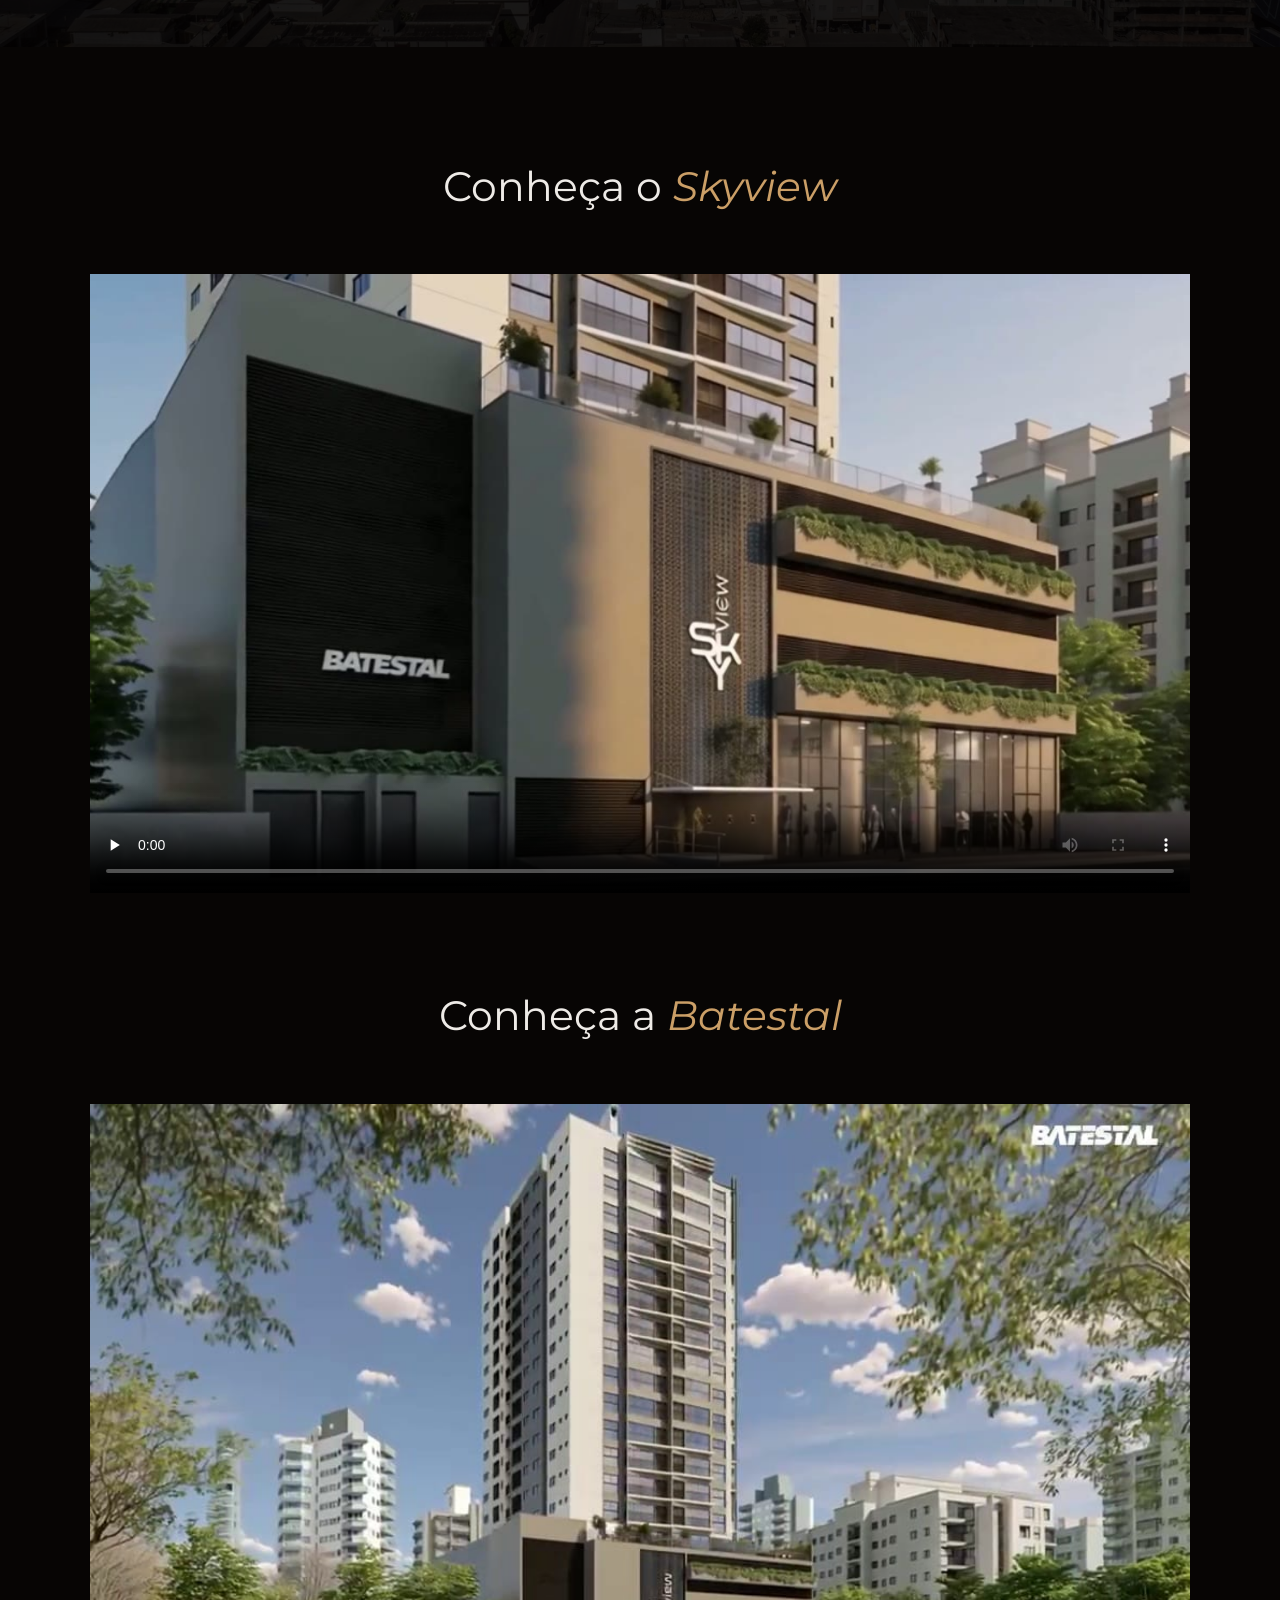
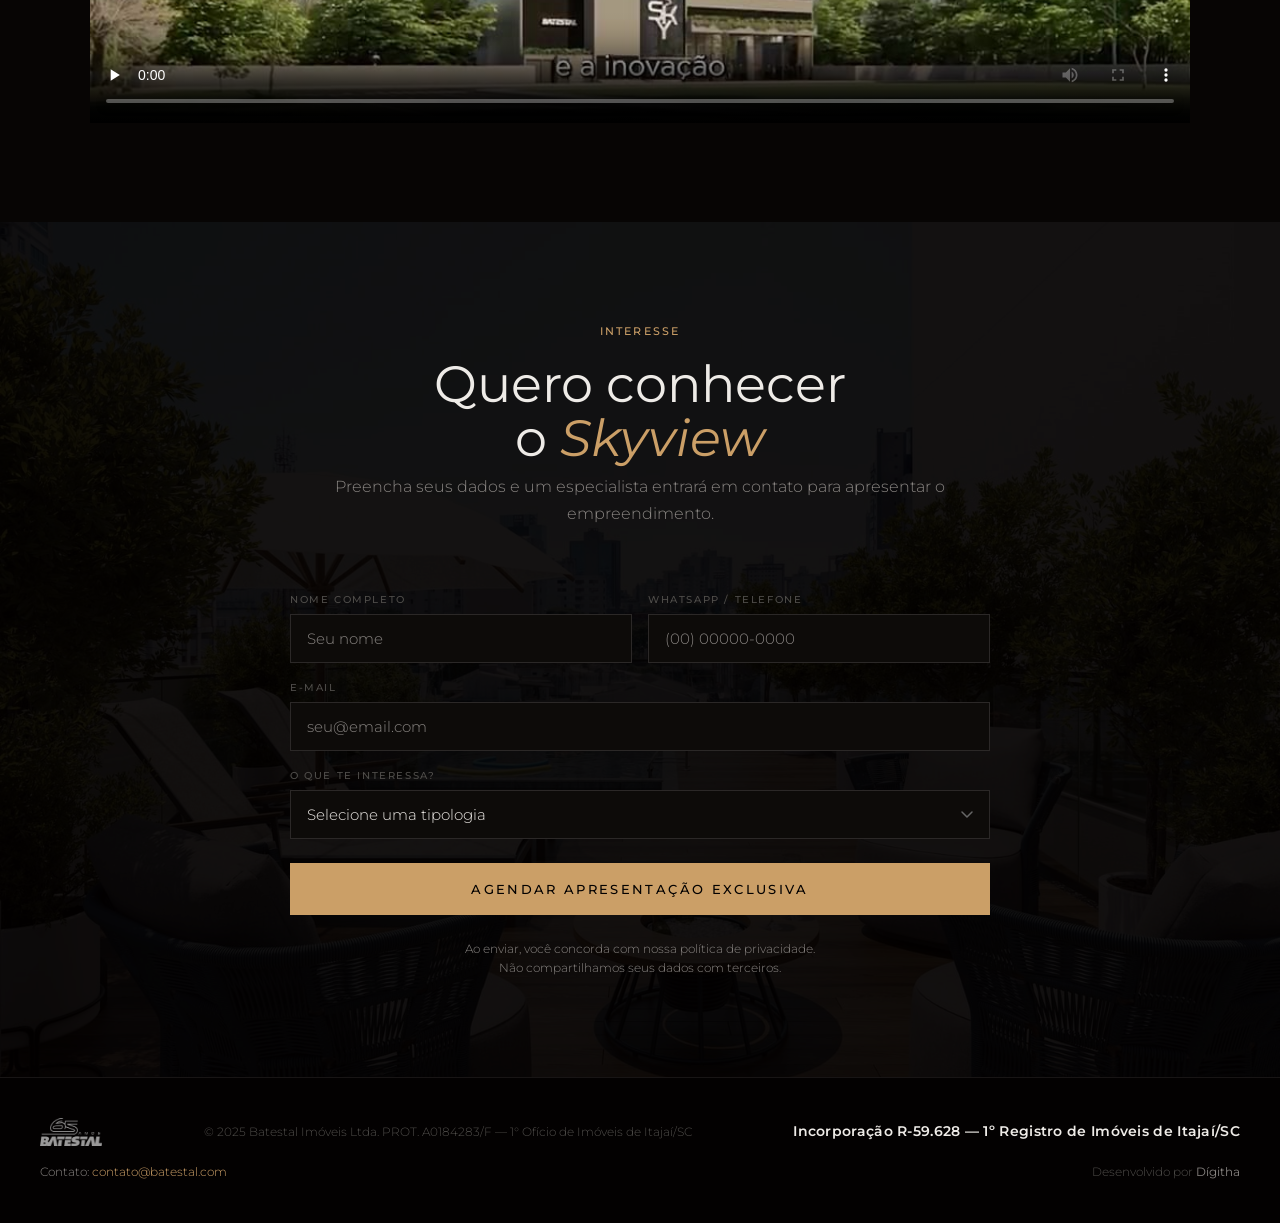
==== commit 98898952: "feat(lp): adiciona video finalizado do Skyview na secao de video Novo player "Conheca o Skyview" aci" ====
--- a/index.html
+++ b/index.html
@@ -39,7 +39,11 @@
 
   <link rel="preconnect" href="https://fonts.googleapis.com">
   <link rel="preconnect" href="https://fonts.gstatic.com" crossorigin>
-  <link href="https://fonts.googleapis.com/css2?family=Montserrat:ital,wght@0,300;0,400;0,500;0,600;0,700;0,800;1,300;1,400&display=swap" rel="stylesheet">
+  <!-- LCP: preload da imagem do hero no mobile -->
+  <link rel="preload" as="image" href="assets/images/fachada-mobile.webp" media="(max-width: 600px)" fetchpriority="high">
+  <!-- Fonte sem bloquear a renderizacao (preload-as-style) -->
+  <link rel="preload" as="style" href="https://fonts.googleapis.com/css2?family=Montserrat:ital,wght@0,300;0,400;0,500;0,600;0,700;0,800;1,300;1,400&display=swap" onload="this.onload=null;this.rel='stylesheet'">
+  <noscript><link rel="stylesheet" href="https://fonts.googleapis.com/css2?family=Montserrat:ital,wght@0,300;0,400;0,500;0,600;0,700;0,800;1,300;1,400&display=swap"></noscript>
 
   <style>
     /* ─── Tokens ─── */
@@ -590,6 +594,7 @@
       aspect-ratio: 16 / 9;
       object-fit: cover;
     }
+    .video-player-wrap + .video-sec__head { margin-top: var(--sp-3xl); }
 
     /* ═══════════════════════════════════════
        ÁREAS DE LAZER
@@ -1614,7 +1619,7 @@
   <video class="hero__video" id="heroVideo" autoplay muted playsinline preload="metadata" poster="assets/images/fachada-noturna.jpg">
     <source src="assets/video/skyview-video.mp4" type="video/mp4">
   </video>
-  <img class="hero__img-mobile" src="assets/images/fachada-noturna.jpg" alt="" aria-hidden="true" fetchpriority="high">
+  <img class="hero__img-mobile" src="assets/images/fachada-mobile.webp" alt="" aria-hidden="true" fetchpriority="high">
   <div class="hero__overlay" aria-hidden="true"></div>
 
   <div class="container hero__content">
@@ -2102,6 +2107,23 @@
 <!-- ════════════ VIDEO ════════════ -->
 <section class="video-sec" id="video">
   <div class="container">
+    <div class="video-sec__head">
+      <h2 class="video-sec__title reveal d1">
+        Conheça o <em>Skyview</em>
+      </h2>
+    </div>
+    <div class="video-player-wrap reveal-img d2">
+      <video
+        controls
+        preload="none"
+        poster="assets/images/thumb-video-skyview.jpg"
+        aria-label="Vídeo do empreendimento Skyview 100"
+      >
+        <source src="assets/video/skyview-final.mp4" type="video/mp4">
+
+        Seu navegador não suporta a reprodução de vídeo.
+      </video>
+    </div>
     <div class="video-sec__head">
       <h2 class="video-sec__title reveal d1">
         Conheça a <em>Batestal</em>
